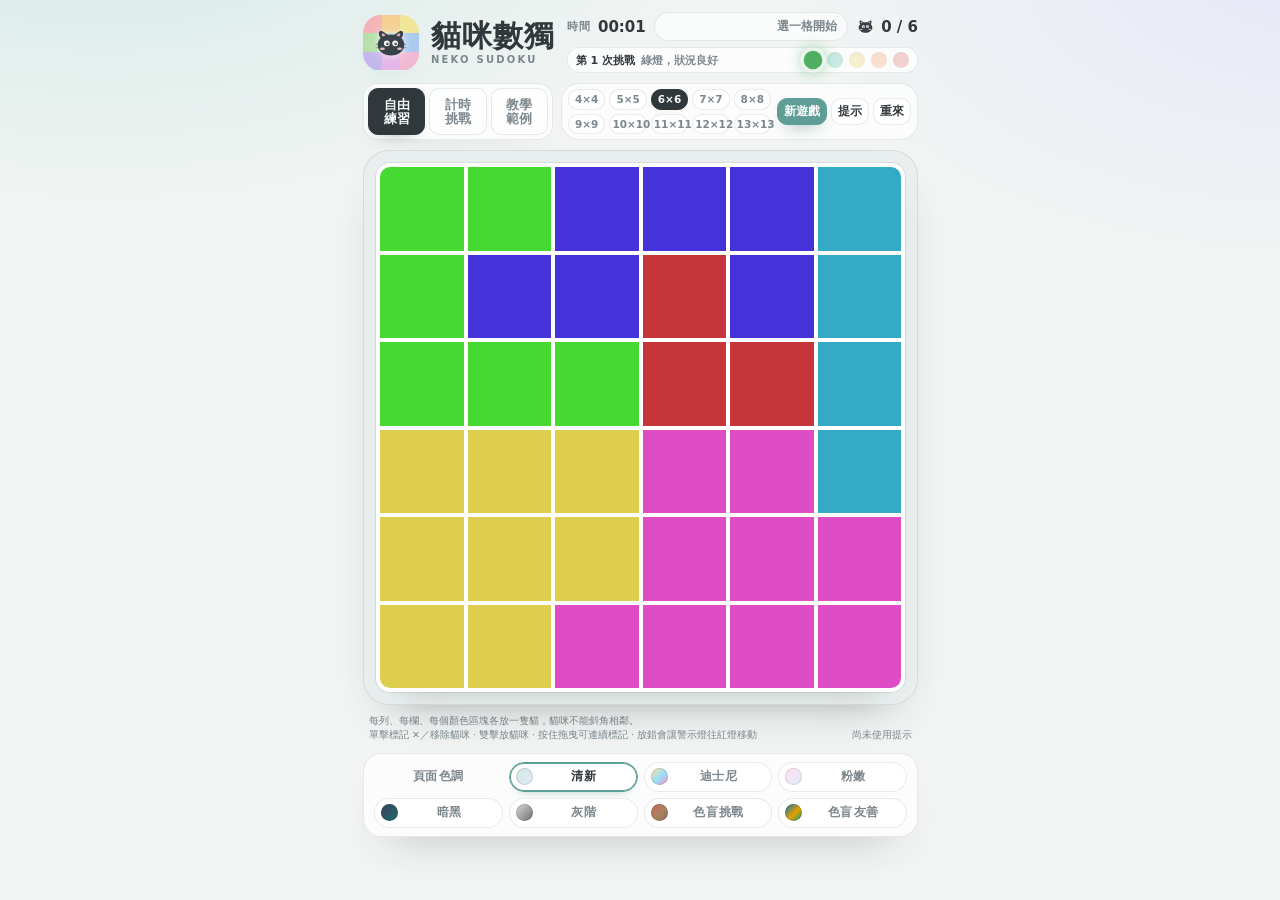
==== neko-sudoku-online/public/index.html @ 3f696586 "Initial commit" ====
﻿<!DOCTYPE html>
<html lang="zh-Hant">
<head>
<meta charset="UTF-8">
<meta name="viewport" content="width=device-width, initial-scale=1.0">
<title>貓咪數獨 · Neko Sudoku</title>
<style>
  :root {
    --bg: #f1f4f3;
    --card: #ffffff;
    --ink: #31383c;
    --muted: #7c878d;
    --line-soft: rgba(49, 56, 60, 0.10);
    --line-strong: rgba(255, 255, 255, 0.95);
    --grid-line: #ffffff;
    --board-mat: #e9efee;
    --panel-glass: rgba(255, 255, 255, 0.74);
    --soft-fill: rgba(240, 244, 243, 0.78);
    --pill-bg: rgba(255, 255, 255, 0.62);
    --overlay-bg: rgba(243, 247, 246, 0.82);
    --hover-glass: rgba(255, 255, 255, 0.55);
    --cell-hover: rgba(255, 255, 255, 0.30);
    --mark: #d2d2d2;
    --on-ink: #f7fbfa;
    --placeholder: #aab3b8;
    --accent: #5f9e97;
    --accent-dark: #4a857e;
    --accent-soft: rgba(95, 158, 151, 0.15);
    --danger: #cf4b4b;
    --shadow: 0 22px 45px -30px rgba(49, 56, 60, 0.45);
    --glow-a: rgba(209, 234, 229, 0.9);
    --glow-b: rgba(228, 231, 248, 0.85);
  }

  * { box-sizing: border-box; }

  body {
    margin: 0;
    min-height: 100vh;
    padding: 26px 16px 44px;
    display: flex;
    justify-content: center;
    color: var(--ink);
    font-family: "Segoe UI", "Noto Sans TC", "Microsoft JhengHei", system-ui, sans-serif;
    background:
      radial-gradient(1000px 520px at 8% -12%, var(--glow-a) 0%, rgba(255, 255, 255, 0) 62%),
      radial-gradient(900px 520px at 102% -4%, var(--glow-b) 0%, rgba(255, 255, 255, 0) 58%),
      var(--bg);
    -webkit-font-smoothing: antialiased;
    transition: background 0.3s ease, color 0.25s ease;
  }

  body[data-theme="disney"] {
    --bg: #eef8ff;
    --card: #ffffff;
    --ink: #26304a;
    --muted: #6e7ca3;
    --line-soft: rgba(38, 48, 74, 0.09);
    --grid-line: #ffffff;
    --board-mat: #e7f4ff;
    --panel-glass: rgba(255, 255, 255, 0.78);
    --soft-fill: rgba(236, 246, 255, 0.80);
    --pill-bg: rgba(255, 255, 255, 0.65);
    --overlay-bg: rgba(242, 250, 255, 0.84);
    --mark: #d5d5d5;
    --accent: #ff5d8f;
    --accent-dark: #e04678;
    --accent-soft: rgba(255, 93, 143, 0.14);
    --glow-a: rgba(255, 229, 143, 0.80);
    --glow-b: rgba(154, 220, 255, 0.80);
  }

  body[data-theme="pastel"] {
    --bg: #fbf1f6;
    --card: #fffafd;
    --ink: #4b3b46;
    --muted: #927f8a;
    --line-soft: rgba(75, 59, 70, 0.09);
    --grid-line: #ffffff;
    --board-mat: #fdf0f6;
    --panel-glass: rgba(255, 250, 253, 0.80);
    --soft-fill: rgba(253, 240, 246, 0.80);
    --pill-bg: rgba(255, 255, 255, 0.70);
    --overlay-bg: rgba(253, 245, 250, 0.85);
    --mark: #d8d8d8;
    --accent: #e8a6bf;
    --accent-dark: #d18fa8;
    --accent-soft: rgba(232, 166, 191, 0.18);
    --glow-a: rgba(255, 224, 236, 0.85);
    --glow-b: rgba(226, 236, 255, 0.85);
  }

  body[data-theme="dark"] {
    --bg: #14181d;
    --card: #1e242b;
    --ink: #eef3f4;
    --muted: #9aa6ad;
    --line-soft: rgba(255, 255, 255, 0.10);
    --line-strong: rgba(255, 255, 255, 0.86);
    --grid-line: #eef3f4;
    --board-mat: #1a2026;
    --panel-glass: rgba(30, 36, 43, 0.80);
    --soft-fill: rgba(255, 255, 255, 0.06);
    --pill-bg: rgba(255, 255, 255, 0.09);
    --overlay-bg: rgba(15, 19, 23, 0.84);
    --hover-glass: rgba(255, 255, 255, 0.10);
    --cell-hover: rgba(255, 255, 255, 0.09);
    --mark: #c8d1d5;
    --on-ink: #132025;
    --placeholder: #6f7a80;
    --accent: #7bc6bd;
    --accent-dark: #5fa8a0;
    --accent-soft: rgba(123, 198, 189, 0.16);
    --shadow: 0 24px 50px -30px rgba(0, 0, 0, 0.85);
    --glow-a: rgba(74, 62, 130, 0.35);
    --glow-b: rgba(30, 110, 100, 0.25);
  }

  body[data-theme="gray"] {
    --bg: #f0f0f0;
    --card: #ffffff;
    --ink: #2e2e2e;
    --muted: #767676;
    --line-soft: rgba(0, 0, 0, 0.10);
    --grid-line: #ffffff;
    --board-mat: #e7e7e7;
    --panel-glass: rgba(255, 255, 255, 0.78);
    --soft-fill: rgba(238, 238, 238, 0.80);
    --pill-bg: rgba(255, 255, 255, 0.65);
    --overlay-bg: rgba(245, 245, 245, 0.85);
    --mark: #d0d0d0;
    --accent: #6f6f6f;
    --accent-dark: #555555;
    --accent-soft: rgba(111, 111, 111, 0.14);
    --glow-a: rgba(225, 225, 225, 0.90);
    --glow-b: rgba(210, 210, 210, 0.80);
  }

  body[data-theme="cbChallenge"] {
    --bg: #f3efe9;
    --card: #fffdf9;
    --ink: #36312e;
    --muted: #7e746d;
    --line-soft: rgba(54, 49, 46, 0.10);
    --grid-line: #ffffff;
    --board-mat: #ece6de;
    --panel-glass: rgba(255, 253, 249, 0.80);
    --soft-fill: rgba(243, 238, 231, 0.80);
    --pill-bg: rgba(255, 255, 255, 0.64);
    --overlay-bg: rgba(247, 243, 238, 0.85);
    --mark: #d2d2d2;
    --accent: #a56e58;
    --accent-dark: #8a5a46;
    --accent-soft: rgba(165, 110, 88, 0.14);
    --glow-a: rgba(238, 226, 210, 0.85);
    --glow-b: rgba(220, 228, 218, 0.75);
  }

  body[data-theme="colorblind"] {
    --bg: #f2f6f6;
    --card: #ffffff;
    --ink: #233033;
    --muted: #6f7f83;
    --line-soft: rgba(35, 48, 51, 0.10);
    --grid-line: #ffffff;
    --board-mat: #e6eeef;
    --panel-glass: rgba(255, 255, 255, 0.78);
    --soft-fill: rgba(238, 244, 245, 0.80);
    --pill-bg: rgba(255, 255, 255, 0.66);
    --overlay-bg: rgba(243, 248, 249, 0.85);
    --mark: #d0d0d0;
    --accent: #0072b2;
    --accent-dark: #005a8e;
    --accent-soft: rgba(0, 114, 178, 0.13);
    --glow-a: rgba(210, 235, 240, 0.85);
    --glow-b: rgba(245, 235, 190, 0.75);
  }

  .app {
    width: 100%;
    max-width: 620px;
    display: flex;
    flex-direction: column;
    gap: 16px;
    container-type: inline-size;
  }

  header {
    display: flex;
    align-items: center;
    justify-content: space-between;
    gap: 12px;
    flex-wrap: wrap;
  }

  .brand {
    display: flex;
    align-items: center;
    gap: 12px;
    min-width: 0;
  }

  .header-side {
    display: flex;
    flex-direction: column;
    align-items: stretch;
    gap: 6px;
    flex: 1 1 320px;
    min-width: 280px;
  }

  .header-side .hud {
    width: 100%;
    justify-content: flex-end;
    gap: 8px;
    padding: 0;
    flex-wrap: wrap;
  }

  .header-side .status {
    flex: 1 1 180px;
    min-width: 180px;
    text-align: right;
    font-size: 12px;
    padding: 5px 10px;
  }

  .header-side .light-panel {
    width: 100%;
    padding: 4px 8px;
    border-radius: 12px;
    gap: 8px;
    flex-wrap: nowrap;
  }

  .header-side .lights {
    gap: 6px;
    padding: 0;
  }

  .header-side .light {
    width: 16px;
    height: 16px;
  }

  .header-side .light-meta {
    font-size: 10.5px;
    gap: 6px;
    flex-wrap: nowrap;
  }

  .header-side .light-meta strong {
    font-size: 11px;
  }

  .logo {
    position: relative;
    width: 56px;
    height: 56px;
    flex: none;
    display: grid;
    place-items: center;
    border-radius: 18px;
    overflow: hidden;
    box-shadow: 0 12px 24px -12px var(--accent-soft);
  }

  .logo-grid {
    position: absolute;
    inset: 0;
    display: grid;
    grid-template-columns: repeat(3, 1fr);
    grid-template-rows: repeat(3, 1fr);
  }

  .logo-grid span:nth-child(1) { background: #f3b4b8; }
  .logo-grid span:nth-child(2) { background: #f4cf8f; }
  .logo-grid span:nth-child(3) { background: #f2e596; }
  .logo-grid span:nth-child(4) { background: #b5dfa8; }
  .logo-grid span:nth-child(5) { background: #9bddd3; }
  .logo-grid span:nth-child(6) { background: #a8c9ee; }
  .logo-grid span:nth-child(7) { background: #c3b6ed; }
  .logo-grid span:nth-child(8) { background: #e3b5e8; }
  .logo-grid span:nth-child(9) { background: #f2b8d3; }

  .logo svg {
    position: relative;
    z-index: 1;
    width: 38px;
    height: 38px;
    --face: #39424a;
    --ear: #f3b8c2;
    --eye: #fffaf5;
    --pupil: #39424a;
    --blush: #f9c9d2;
    --feature: #39424a;
  }

  h1 {
    margin: 0;
    font-size: clamp(24px, 4.2vw, 30px);
    line-height: 1;
    letter-spacing: 0.03em;
  }

  .subtitle {
    margin: 4px 0 0;
    font-size: 10px;
    font-weight: 600;
    letter-spacing: 0.22em;
    text-transform: uppercase;
    color: var(--muted);
    line-height: 1;
  }

  .top-controls {
    display: grid;
    grid-template-columns: minmax(190px, 0.72fr) minmax(0, 1.28fr);
    gap: 8px;
    align-items: stretch;
  }

  .top-controls.single {
    grid-template-columns: 1fr;
  }

  .top-controls.single .toolbar-stack {
    display: none;
  }

  .toolbar-stack {
    display: flex;
    min-width: 0;
  }

  .toolbar-stack > .toolbar {
    width: 100%;
  }

  .mode-tabs {
    display: flex;
    gap: 4px;
    padding: 4px;
    background: var(--panel-glass);
    border: 1px solid var(--line-soft);
    border-radius: 15px;
    box-shadow: 0 16px 30px -26px rgba(49, 56, 60, 0.35);
  }

  .mode-tab {
    display: inline-flex;
    flex: 1;
    flex-direction: column;
    align-items: center;
    justify-content: center;
    gap: 0;
    padding: 7px 8px;
    border: 1px solid var(--line-soft);
    border-radius: 10px;
    background: var(--pill-bg);
    font-size: 12.5px;
    font-weight: 700;
    line-height: 1.08;
    color: var(--muted);
  }

  .mode-tab > span { white-space: nowrap; }
  .mode-tab:hover { background: var(--hover-glass); }
  .mode-tab:active { transform: translateY(0); }

  .mode-tab.active {
    background: var(--ink);
    border-color: var(--ink);
    color: var(--on-ink);
    box-shadow: 0 8px 16px -12px rgba(49, 56, 60, 0.55);
  }

  .theme-bar {
    padding: 8px 10px;
    display: flex;
    align-items: center;
    gap: 9px;
  }

  .theme-bar-bottom {
    margin-top: 2px;
    border-radius: 14px;
  }

  .theme-caption {
    display: inline-flex;
    flex-wrap: wrap;
    align-items: center;
    justify-content: center;
    gap: 0 1px;
    width: 100%;
    min-height: 30px;
    padding: 0 2px;
    border: 0;
    background: transparent;
    font-size: 12px;
    font-weight: 800;
    line-height: 1.05;
    letter-spacing: 0.04em;
    color: var(--muted);
    text-align: center;
  }

  .theme-options {
    display: grid;
    grid-template-columns: repeat(4, minmax(0, 1fr));
    gap: 6px;
    width: 100%;
    min-width: 0;
  }

  .theme-btn {
    display: inline-flex;
    align-items: center;
    justify-content: center;
    width: 100%;
    min-height: 30px;
    gap: 4px;
    padding: 5px 6px;
    font-size: 12px;
    font-weight: 700;
    letter-spacing: 0.02em;
    color: var(--muted);
    border-radius: 999px;
  }

  .theme-label {
    display: inline-flex;
    flex: 1 1 auto;
    flex-wrap: wrap;
    justify-content: center;
    align-items: center;
    gap: 0 1px;
    min-width: 0;
    line-height: 1.05;
    text-align: center;
  }

  .theme-label > span,
  .theme-caption > span {
    white-space: nowrap;
  }

  .theme-btn.active {
    color: var(--ink);
    border-color: var(--accent);
    box-shadow: inset 0 0 0 1px var(--accent), 0 6px 12px -10px var(--accent);
  }

  .theme-dot {
    width: 17px;
    height: 17px;
    flex: none;
    border-radius: 50%;
    box-shadow: inset 0 0 0 1px rgba(0, 0, 0, 0.12);
  }

  .panel {
    background: var(--panel-glass);
    border: 1px solid var(--line-soft);
    border-radius: 18px;
    box-shadow: var(--shadow);
  }

  .toolbar {
    padding: 8px 10px;
    display: flex;
    flex-wrap: wrap;
    gap: 8px;
    align-items: center;
    justify-content: space-between;
  }

  .sizes, .actions {
    display: flex;
    flex-wrap: wrap;
    gap: 6px;
  }

  button {
    font: inherit;
    color: inherit;
    cursor: pointer;
    border: 1px solid var(--line-soft);
    background: var(--card);
    border-radius: 10px;
    transition: transform 0.12s ease, box-shadow 0.12s ease, background 0.12s ease, color 0.12s ease;
  }

  button:hover { transform: translateY(-1px); }
  button:active { transform: translateY(0); }
  button:focus-visible { outline: 2px solid var(--accent); outline-offset: 2px; }

  .size-btn {
    padding: 5px 7px;
    font-size: 12px;
    font-weight: 700;
    line-height: 1;
    color: var(--muted);
    letter-spacing: 0.02em;
  }

  .size-btn.active {
    background: var(--ink);
    border-color: var(--ink);
    color: var(--on-ink);
    box-shadow: 0 8px 16px -10px rgba(49, 56, 60, 0.55);
  }

  .act-btn {
    padding: 6px 10px;
    font-size: 12.5px;
    font-weight: 600;
    color: var(--ink);
  }

  .act-btn.primary {
    background: var(--accent);
    border-color: var(--accent);
    color: #ffffff;
    box-shadow: 0 8px 18px -10px var(--accent-dark);
  }

  .act-btn.primary:hover { background: var(--accent-dark); border-color: var(--accent-dark); }

  .challenge-meta {
    display: flex;
    flex-direction: column;
    gap: 2px;
    min-width: 0;
    padding-left: 4px;
  }

  .challenge-title {
    font-size: 13px;
    font-weight: 800;
    letter-spacing: 0.02em;
    white-space: nowrap;
  }

  .challenge-player {
    font-size: 11px;
    font-weight: 600;
    color: var(--muted);
    white-space: nowrap;
    overflow: hidden;
    text-overflow: ellipsis;
    max-width: 180px;
  }

  .setup-card {
    padding: 22px;
    display: flex;
    flex-direction: column;
    gap: 14px;
  }

  .setup-card h2 {
    margin: 0 0 5px;
    font-size: 20px;
    letter-spacing: 0.02em;
  }

  .setup-card > div > p {
    margin: 0;
    font-size: 12.5px;
    line-height: 1.6;
    color: var(--muted);
  }

  #challengeForm {
    display: flex;
    flex-direction: column;
    gap: 13px;
  }

  .field {
    display: flex;
    flex-direction: column;
    gap: 5px;
    font-size: 11.5px;
    font-weight: 700;
    letter-spacing: 0.04em;
    color: var(--muted);
  }

  .field-row {
    display: flex;
    gap: 10px;
  }

  .field-row .field { flex: 1; min-width: 0; }

  .field input, .field select {
    width: 100%;
    padding: 10px 12px;
    font: inherit;
    font-size: 14px;
    font-weight: 600;
    color: var(--ink);
    background: var(--card);
    border: 1px solid var(--line-soft);
    border-radius: 10px;
  }

  .field input::placeholder { color: var(--placeholder); font-weight: 400; }

  .field input:focus, .field select:focus {
    outline: 2px solid var(--accent);
    outline-offset: 1px;
  }

  .best-box {
    display: flex;
    align-items: center;
    justify-content: space-between;
    gap: 10px;
    padding: 10px 12px;
    border-radius: 12px;
    background: var(--soft-fill);
    border: 1px solid var(--line-soft);
  }

  .best-main {
    display: flex;
    align-items: baseline;
    gap: 8px;
    font-size: 11px;
    font-weight: 700;
    color: var(--muted);
    white-space: nowrap;
  }

  .best-main strong {
    font-size: 16px;
    color: var(--ink);
    font-variant-numeric: tabular-nums;
  }

  .best-box small {
    font-size: 11px;
    color: var(--muted);
    text-align: right;
    line-height: 1.4;
  }

  .setup-actions {
    display: flex;
    flex-wrap: wrap;
    gap: 8px;
    align-items: center;
  }

  .setup-actions .primary {
    flex: 1;
    min-width: 150px;
    padding: 11px 18px;
  }

  .share-note {
    margin: 0;
    font-size: 11.5px;
    line-height: 1.5;
    color: var(--muted);
  }

  .share-note.copied { color: #4f7a58; font-weight: 700; }

  .rank-box {
    width: 100%;
    text-align: left;
  }

  .rank-box h3 {
    margin: 0 0 6px;
    font-size: 10px;
    font-weight: 800;
    letter-spacing: 0.18em;
    color: var(--muted);
    text-transform: uppercase;
  }

  .rank-list {
    list-style: none;
    margin: 0;
    padding: 0;
    display: flex;
    flex-direction: column;
    gap: 4px;
  }

  .rank-list li {
    display: flex;
    align-items: center;
    gap: 7px;
    padding: 4px 6px;
    border-radius: 8px;
    font-size: 12.5px;
    line-height: 1.35;
  }

  .rank-list li.you {
    background: var(--accent-soft);
    box-shadow: inset 0 0 0 1px var(--accent-soft);
  }

  .rank-list .rank-pos {
    width: 18px;
    flex: none;
    font-weight: 800;
    color: var(--muted);
    font-variant-numeric: tabular-nums;
  }

  .rank-list .rank-name {
    flex: 1;
    min-width: 0;
    overflow: hidden;
    text-overflow: ellipsis;
    white-space: nowrap;
    font-weight: 600;
  }

  .rank-list .rank-time {
    flex: none;
    font-weight: 800;
    font-variant-numeric: tabular-nums;
  }

  .rank-list .rank-empty {
    color: var(--muted);
    font-size: 12px;
    padding: 2px 6px;
  }

  .challenge-results-btn {
    width: 100%;
    padding: 9px 12px;
    font-weight: 700;
  }

  .results-head {
    display: flex;
    align-items: flex-start;
    justify-content: space-between;
    gap: 12px;
    width: 100%;
  }

  .results-head > div { min-width: 0; }

  .results-head .act-btn {
    flex: none;
    padding: 7px 11px;
    font-size: 11.5px;
  }

  .results-summary {
    margin: 0;
    padding: 8px 10px;
    border-radius: 10px;
    background: var(--soft-fill);
    border: 1px solid var(--line-soft);
    font-size: 11.5px;
    font-weight: 700;
    line-height: 1.5;
    color: var(--muted);
  }

  .all-results {
    display: flex;
    flex-direction: column;
    gap: 9px;
    width: 100%;
    max-height: min(56vh, 520px);
    overflow-y: auto;
    overscroll-behavior: contain;
    padding-right: 3px;
  }

  .all-result-group {
    overflow: hidden;
    border: 1px solid var(--line-soft);
    border-radius: 12px;
    background: var(--card);
  }

  .all-result-group-head {
    display: flex;
    align-items: baseline;
    justify-content: space-between;
    gap: 10px;
    padding: 7px 10px;
    background: var(--soft-fill);
    border-bottom: 1px solid var(--line-soft);
  }

  .all-result-group-head h3 {
    margin: 0;
    font-size: 12.5px;
    font-weight: 800;
    color: var(--ink);
  }

  .all-result-group-head span {
    flex: none;
    font-size: 10.5px;
    font-weight: 600;
    color: var(--muted);
    font-variant-numeric: tabular-nums;
  }

  .all-result-head,
  .all-result-list li {
    display: grid;
    grid-template-columns: 2.2em minmax(0, 1fr) 5.3em 4.5em;
    align-items: center;
    gap: 6px;
    padding: 5px 10px;
  }

  .all-result-head {
    font-size: 9px;
    font-weight: 800;
    letter-spacing: 0.08em;
    color: var(--muted);
    border-bottom: 1px dashed var(--line-soft);
  }

  .all-result-head span:nth-child(n+3) { text-align: right; }

  .all-result-list {
    list-style: none;
    margin: 0;
    padding: 0;
  }

  .all-result-list li {
    border-bottom: 1px solid var(--line-soft);
    font-size: 12px;
  }

  .all-result-list li:last-child { border-bottom: 0; }
  .all-result-list li.you { background: var(--accent-soft); }

  .all-result-pos {
    font-weight: 800;
    color: var(--muted);
    font-variant-numeric: tabular-nums;
  }

  .all-result-name {
    min-width: 0;
    font-weight: 700;
    overflow-wrap: anywhere;
  }

  .all-result-name small {
    display: block;
    margin-top: 1px;
    font-size: 9.5px;
    font-weight: 500;
    color: var(--muted);
  }

  .all-result-time,
  .all-result-clock {
    text-align: right;
    font-variant-numeric: tabular-nums;
  }

  .all-result-time { font-weight: 800; }

  .all-result-clock {
    font-size: 10px;
    font-weight: 600;
    color: var(--muted);
  }

  .all-results-empty {
    padding: 18px 12px;
    border: 1px dashed var(--line-soft);
    border-radius: 12px;
    text-align: center;
    font-size: 12px;
    line-height: 1.6;
    color: var(--muted);
  }

  .results-updated {
    margin: 0;
    font-size: 10.5px;
    line-height: 1.5;
    color: var(--muted);
  }


  .hud {
    display: flex;
    align-items: center;
    gap: 12px;
    padding: 0 4px;
  }

  .hud-block {
    display: flex;
    align-items: center;
    gap: 6px;
    flex: none;
  }

  .hud-label {
    font-size: 10.5px;
    font-weight: 700;
    letter-spacing: 0.16em;
    color: var(--muted);
  }

  .hud-value {
    font-size: 15px;
    font-weight: 700;
    font-variant-numeric: tabular-nums;
  }

  .hud-cat {
    width: 19px;
    height: 19px;
    --face: #39424a;
    --ear: #f3b8c2;
    --eye: #fffaf5;
    --pupil: #39424a;
    --blush: #f9c9d2;
    --feature: #39424a;
  }

  .status {
    flex: 1;
    min-width: 0;
    text-align: center;
    font-size: 13px;
    font-weight: 600;
    color: var(--muted);
    padding: 6px 10px;
    border-radius: 999px;
    background: var(--pill-bg);
    border: 1px solid var(--line-soft);
    transition: color 0.15s ease, background 0.15s ease;
  }

  .status.warn { color: #a63c3c; background: rgba(207, 75, 75, 0.1); }
  .status.good { color: #4f7a58; background: rgba(110, 160, 120, 0.14); }

  .board-wrap {
    --board-wrap-pad: 12px;
    --board-wrap-radius: 26px;
    position: relative;
    padding: var(--board-wrap-pad);
    background: var(--board-mat);
    border: 1px solid var(--line-soft);
    border-radius: var(--board-wrap-radius);
    box-shadow: var(--shadow);
  }

  .board {
    display: grid;
    grid-auto-rows: 1fr;
    gap: var(--grid-gap, 3pt);
    aspect-ratio: 1 / 1;
    width: 100%;
    padding: 0;
    background: var(--grid-line);
    border: var(--grid-border, 3pt) solid var(--grid-line);
    border-radius: calc(var(--board-wrap-radius) - var(--board-wrap-pad));
    box-shadow: 0 0 0 1px var(--line-soft), 0 16px 32px -26px rgba(0, 0, 0, 0.35);
    overflow: hidden;
    user-select: none;
    touch-action: none;
    -webkit-tap-highlight-color: transparent;
  }

  .hint-focus {
    position: absolute;
    inset: calc(var(--board-wrap-pad) + 1px);
    z-index: 3;
    width: auto;
    height: auto;
    overflow: visible;
    pointer-events: none;
  }

  .hint-focus path {
    fill: none;
    stroke-linecap: round;
    stroke-linejoin: round;
  }

  .cell {
    position: relative;
    min-width: 0;
    min-height: 0;
    display: flex;
    align-items: center;
    justify-content: center;
    cursor: pointer;
    border-radius: 0;
    background-clip: padding-box;
  }

  .cell::after {
    content: "";
    position: absolute;
    inset: 0;
    border-radius: 0;
    pointer-events: none;
    transition: box-shadow 0.12s ease;
  }

  .cell:hover::after { background: transparent; }

  .cell:focus-visible {
    outline: 3px solid var(--accent);
    outline-offset: -3px;
    z-index: 1;
  }

  .cell.conflict::after {
    background: transparent;
    box-shadow: inset 0 0 0 3px rgba(207, 75, 75, 0.7);
  }

  .cell.hint-target::after {
    background: transparent;
    box-shadow: inset 0 0 0 3px var(--accent), 0 0 0 3px var(--accent-soft);
    animation: hintPulse 1.1s ease-in-out infinite;
  }

  @keyframes hintPulse {
    0%, 100% { opacity: 0.55; }
    50% { opacity: 1; }
  }

  .cell.hint-cat .cat {
    opacity: 0.28;
    filter: drop-shadow(0 0 6px rgba(255, 255, 255, 0.75)) blur(0.35px);
    animation: hintCatFade 1.25s ease-in-out infinite;
  }

  @keyframes hintCatFade {
    0%, 100% { opacity: 0.10; transform: scale(0.94); }
    50% { opacity: 0.44; transform: scale(1); }
  }

  .cat,
  .logo svg,
  .hud-cat,
  .win-cat {
    filter: drop-shadow(0 0 3px rgba(255, 255, 255, 0.62)) drop-shadow(0 0 9px rgba(255, 255, 255, 0.28));
  }

  .cell.has-cat::before {
    content: "";
    position: absolute;
    inset: 2%;
    border-radius: 50%;
    background: radial-gradient(circle at 50% 46%, rgba(255, 255, 255, 0.82), rgba(255, 255, 255, 0.28) 42%, rgba(255, 255, 255, 0) 73%);
    filter: blur(3px);
    pointer-events: none;
  }

  .cat {
    position: relative;
    z-index: 1;
    width: 80%;
    height: 80%;
    --face: #39424a;
    --ear: #f3b8c2;
    --eye: #fffaf5;
    --pupil: #39424a;
    --blush: #f9c9d2;
    --feature: #39424a;
    filter: drop-shadow(0 2px 2px rgba(35, 42, 47, 0.22));
    pointer-events: none;
    animation: pop 0.2s cubic-bezier(0.34, 1.56, 0.64, 1);
  }

  .cell.has-cat .cat {
    filter: drop-shadow(0 0 5px rgba(255, 255, 255, 0.92)) drop-shadow(0 2px 3px rgba(35, 42, 47, 0.24));
  }

  .cat-blush {
    filter: blur(0.9px);
  }

  .cell.conflict .cat { --face: #8e3535; --blush: #d96c6c; }
  .cell.wrong::after {
    background: transparent;
    box-shadow: inset 0 0 0 3px rgba(120, 127, 133, 0.72);
    animation: wrongPulse 0.55s ease;
  }
  .cell.wrong .cat {
    --face: #838b91;
    --ear: #b78e96;
    --eye: #f2f3f4;
    --pupil: #4b545a;
    --blush: #c7a0a8;
    --feature: #424a50;
  }

  @keyframes wrongPulse {
    0%, 100% { transform: scale(1); }
    35% { transform: scale(0.94); }
    70% { transform: scale(1.03); }
  }

  .cat .cat-eye-group {
    transform-box: fill-box;
    transform-origin: center;
    animation: cat-blink 5.6s infinite;
  }

  .cat .cat-pupil,
  .logo svg .cat-pupil {
    transform-box: fill-box;
    transform-origin: center;
    animation: cat-glance 7.5s ease-in-out infinite;
  }

  .logo svg .cat-eye-group {
    transform-box: fill-box;
    transform-origin: center;
    animation: cat-blink 5.6s infinite;
  }

  .cell:nth-child(3n + 1) .cat .cat-eye-group { animation-delay: -1.4s; }
  .cell:nth-child(4n + 2) .cat .cat-eye-group { animation-delay: -2.9s; }
  .cell:nth-child(5n + 3) .cat .cat-eye-group { animation-delay: -4.1s; }

  @keyframes cat-blink {
    0%, 91%, 100% { transform: scaleY(1); }
    93.5%, 96% { transform: scaleY(0.08); }
  }

  @keyframes cat-glance {
    0%, 38%, 100% { transform: translateX(0); }
    46%, 58% { transform: translateX(1.1px); }
    66%, 78% { transform: translateX(-1.1px); }
  }

  .xmark {
    width: 78%;
    height: 78%;
    color: #ffffff;
    pointer-events: none;
    animation: fade 0.15s ease;
    filter:
      drop-shadow(0 0 2px rgba(0, 0, 0, 0.85))
      drop-shadow(0 0 5px rgba(0, 0, 0, 0.55))
      drop-shadow(0 0 9px rgba(0, 0, 0, 0.35));
  }

  .cell.conflict .xmark { color: rgba(180, 30, 30, 0.85); }

  @keyframes pop {
    0% { transform: scale(0.45); opacity: 0; }
    100% { transform: scale(1); opacity: 1; }
  }

  @keyframes fade {
    from { opacity: 0; }
    to { opacity: 1; }
  }

  .board.shake { animation: shake 0.32s ease; }

  @keyframes shake {
    0%, 100% { transform: translateX(0); }
    25% { transform: translateX(-5px); }
    50% { transform: translateX(5px); }
    75% { transform: translateX(-3px); }
  }

  .overlay {
    position: absolute;
    inset: 0;
    z-index: 5;
    display: grid;
    place-items: center;
    padding: 22px;
    border-radius: 26px;
    background: var(--overlay-bg);
    backdrop-filter: blur(7px);
    -webkit-backdrop-filter: blur(7px);
  }

  .overlay.hidden, .hidden { display: none !important; }

  .overlay-card {
    display: flex;
    flex-direction: column;
    align-items: center;
    gap: 8px;
    text-align: center;
    padding: 26px 30px;
    background: var(--card);
    border-radius: 22px;
    border: 1px solid var(--line-soft);
    box-shadow: 0 28px 55px -30px rgba(20, 26, 30, 0.55);
    animation: rise 0.3s ease;
  }

  @keyframes rise {
    from { transform: translateY(10px) scale(0.97); opacity: 0; }
    to { transform: translateY(0) scale(1); opacity: 1; }
  }

  .win-cat {
    width: 76px;
    height: 76px;
    color: #39424a;
    animation: winCatPop 0.72s cubic-bezier(0.2, 0.85, 0.3, 1.15) both;
  }

  .win-cat .smile-big,
  .win-cat .smile-normal {
    transform-box: fill-box;
    transform-origin: center;
  }

  .win-cat .smile-big { opacity: 0; transform: scale(1); }
  .win-cat .smile-normal { opacity: 1; transform: scale(1); }
  .win-cat .spark { opacity: 0; }

  .win-cat.sparkle-run .smile-big {
    animation: bigSmile 2s ease both;
  }

  .win-cat.sparkle-run .smile-normal {
    animation: normalSmile 2s ease both;
  }

  .win-cat .win-pupil {
    transform-box: fill-box;
    transform-origin: center;
  }

  .win-cat.sparkle-run .win-pupil {
    animation: pupilPop 0.45s ease-in-out 0.05s 4 both;
  }

  .win-cat.sparkle-run .spark {
    animation: eyeSpark 0.45s ease-out 0.05s 4 both;
    transform-box: fill-box;
    transform-origin: center;
  }

  @keyframes winCatPop {
    0% { transform: scale(0.55) translateY(8px); opacity: 0; }
    65% { transform: scale(1.08) translateY(0); opacity: 1; }
    100% { transform: scale(1) translateY(0); opacity: 1; }
  }

  @keyframes bigSmile {
    0%, 80% { opacity: 1; transform: scale(1); }
    94%, 100% { opacity: 0; transform: scale(0.58); }
  }

  @keyframes normalSmile {
    0%, 88% { opacity: 0; transform: scale(0.72); }
    96%, 100% { opacity: 1; transform: scale(1); }
  }

  @keyframes pupilPop {
    0%, 100% { transform: scale(1); }
    45% { transform: scale(1.35); }
  }

  @keyframes eyeSpark {
    0% { opacity: 0; transform: scale(0.2) rotate(-18deg); }
    45% { opacity: 1; transform: scale(1) rotate(0deg); }
    100% { opacity: 0; transform: scale(0.35); }
  }

  .fail-card {
    border-color: rgba(207, 75, 75, 0.28);
    box-shadow: 0 28px 60px -30px rgba(150, 30, 30, 0.55);
  }

  .fail-beacon {
    position: relative;
    width: 68px;
    height: 68px;
    display: grid;
    place-items: center;
    border-radius: 50%;
    background: radial-gradient(circle at 34% 28%, #ff9a9a, #d92f2f 58%, #951515);
    box-shadow: 0 0 0 7px rgba(207, 75, 75, 0.14), 0 0 30px rgba(207, 75, 75, 0.55);
    animation: beaconGlow 1s ease-in-out infinite;
  }

  .fail-beacon::before {
    content: "";
    position: absolute;
    inset: -9px;
    border-radius: 50%;
    background: conic-gradient(from 0deg, transparent 0 52%, rgba(255, 255, 255, 0.6) 66%, transparent 82%);
    animation: spin 1.5s linear infinite;
    opacity: 0.7;
  }

  .fail-beacon span {
    position: relative;
    font-size: 36px;
    font-weight: 900;
    line-height: 1;
    color: #ffffff;
    text-shadow: 0 2px 5px rgba(60, 0, 0, 0.35);
  }

  @keyframes beaconGlow {
    0%, 100% { transform: scale(1); }
    50% { transform: scale(1.06); }
  }

  .light-panel {
    padding: 9px 13px;
    display: flex;
    align-items: center;
    justify-content: space-between;
    gap: 12px;
    flex-wrap: wrap;
  }

  .lights {
    display: flex;
    align-items: center;
    gap: 9px;
    padding: 3px 2px;
  }

  .light {
    width: 19px;
    height: 19px;
    border-radius: 50%;
    background: var(--light-color);
    opacity: 0.24;
    box-shadow: inset 0 2px 3px rgba(0, 0, 0, 0.18);
    transition: opacity 0.2s ease, transform 0.2s ease, box-shadow 0.2s ease;
  }

  .light[data-level="0"] { --light-color: #e04b4b; }
  .light[data-level="1"] { --light-color: #ef8a3c; }
  .light[data-level="2"] { --light-color: #e9c84a; }
  .light[data-level="3"] { --light-color: #2fb3a4; }
  .light[data-level="4"] { --light-color: #4fae62; }

  .light.lit {
    opacity: 1;
    transform: scale(1.16);
    box-shadow: 0 0 0 3px rgba(255, 255, 255, 0.55), 0 0 14px var(--light-color);
  }

  .lights.completed .light {
    --light-color: #4fae62;
    opacity: 1;
    box-shadow: 0 0 0 2px rgba(255, 255, 255, 0.5), 0 0 14px var(--light-color);
  }

  body[data-theme="dark"] .light.lit {
    box-shadow: 0 0 0 3px rgba(255, 255, 255, 0.14), 0 0 18px var(--light-color);
  }

  .light-meta {
    display: flex;
    align-items: baseline;
    gap: 9px;
    flex-wrap: wrap;
    font-size: 11.5px;
    font-weight: 700;
    color: var(--muted);
  }

  .light-meta strong {
    color: var(--ink);
    font-size: 12.5px;
  }

  .light-meta .danger-text { color: var(--danger); }

  @keyframes bob {
    0%, 100% { transform: translateY(0); }
    50% { transform: translateY(-6px); }
  }

  .overlay-card h2 {
    margin: 2px 0 0;
    font-size: 21px;
    letter-spacing: 0.02em;
  }

  .overlay-card p {
    margin: 0;
    font-size: 13.5px;
    color: var(--muted);
  }

  .overlay-card strong {
    color: var(--ink);
    font-variant-numeric: tabular-nums;
  }

  .overlay-card .act-btn { margin-top: 8px; padding: 10px 20px; }

  .overlay.full {
    position: fixed;
    inset: 0;
    z-index: 50;
    border-radius: 0;
    padding: 20px;
  }

  .overlay.full .overlay-card {
    width: min(92vw, 430px);
    max-height: calc(100vh - 40px);
    overflow-y: auto;
  }

  .challenge-result {
    width: 100%;
    display: flex;
    flex-direction: column;
    gap: 7px;
    margin-top: 4px;
  }

  .overlay-card .result-name {
    font-size: 18px;
    font-weight: 800;
    color: var(--ink);
    overflow-wrap: anywhere;
  }

  .overlay-card .result-meta {
    font-size: 12px;
    color: var(--muted);
  }

  .overlay-card .result-rank-line {
    font-size: 12px;
    font-weight: 700;
    color: var(--accent-dark);
  }

  .challenge-result .rank-box {
    margin-top: 4px;
    padding: 10px;
    border-radius: 12px;
    background: var(--soft-fill);
  }

  .win-actions {
    display: flex;
    flex-wrap: wrap;
    justify-content: center;
    gap: 8px;
    margin-top: 6px;
  }

  .win-actions .act-btn { margin-top: 0; }

  .spinner {
    width: 22px;
    height: 22px;
    border-radius: 50%;
    border: 3px solid var(--line-soft);
    border-top-color: var(--accent);
    animation: spin 0.8s linear infinite;
  }

  @keyframes spin { to { transform: rotate(360deg); } }

  .loading-card {
    display: flex;
    align-items: center;
    gap: 10px;
    font-size: 13.5px;
    font-weight: 600;
    color: var(--muted);
    background: var(--card);
    padding: 14px 20px;
    border-radius: 999px;
    border: 1px solid var(--line-soft);
    box-shadow: 0 20px 40px -26px rgba(20, 26, 30, 0.5);
  }

  .tutorial-card {
    padding: 20px;
    display: flex;
    flex-direction: column;
    gap: 14px;
  }

  .tutorial-card h2 {
    margin: 0 0 5px;
    font-size: 20px;
    letter-spacing: 0.02em;
  }

  .tutorial-intro {
    margin: 0;
    font-size: 12.5px;
    line-height: 1.6;
    color: var(--muted);
  }

  .tutorial-lessons {
    display: flex;
    flex-wrap: wrap;
    gap: 7px;
  }

  .lesson-btn {
    padding: 8px 11px;
    font-size: 12.5px;
    font-weight: 700;
    line-height: 1;
    color: var(--muted);
  }

  .lesson-btn.active {
    background: var(--ink);
    border-color: var(--ink);
    color: var(--on-ink);
    box-shadow: 0 8px 16px -10px rgba(49, 56, 60, 0.55);
  }

  .tutorial-stage {
    width: 100%;
    max-width: 470px;
    margin: 0 auto;
  }

  .tutorial-grid {
    display: grid;
    grid-template-columns: 1.15rem minmax(0, 1fr) 1.15rem;
    grid-template-rows: 1.15rem auto 1.15rem;
    align-items: stretch;
  }

  .tutorial-board-wrap {
    --board-wrap-pad: 0px;
    --board-wrap-radius: 12px;
    position: relative;
    min-width: 0;
  }

  .tutorial-board {
    width: 100%;
  }

  .tutorial-numbers {
    display: grid;
    align-items: center;
    justify-items: center;
    color: var(--muted);
    font-size: 10px;
    font-weight: 800;
    line-height: 1;
    letter-spacing: 0;
  }

  .tutorial-focus {
    position: absolute;
    inset: 0;
    width: 100%;
    height: 100%;
    z-index: 2;
    overflow: visible;
    pointer-events: none;
  }

  .tutorial-focus path {
    fill: none;
    stroke-linecap: round;
    stroke-linejoin: round;
  }

  .tutorial-text {
    min-height: 48px;
    padding: 11px 13px;
    border-radius: 12px;
    background: var(--soft-fill);
    border: 1px solid var(--line-soft);
    font-size: 13px;
    line-height: 1.6;
  }

  .tutorial-text strong { color: var(--accent-dark); }

  .tutorial-actions {
    display: flex;
    flex-wrap: wrap;
    gap: 8px;
    align-items: center;
    justify-content: center;
  }

  .tutorial-actions .act-btn { padding: 9px 16px; }

  .tutorial-progress {
    text-align: center;
    font-size: 11px;
    font-weight: 800;
    letter-spacing: 0.14em;
    color: var(--muted);
  }

  .tutorial-board .cell { cursor: pointer; }

  .fireworks {
    position: fixed;
    inset: 0;
    width: 100vw;
    height: 100vh;
    z-index: 60;
    pointer-events: none;
  }

  @media (prefers-reduced-motion: reduce) {
    .cat .cat-eye-group, .cat .cat-pupil { animation: none; }
    .fail-beacon, .fail-beacon::before { animation: none; }
    .win-cat.sparkle-run .spark { animation: none; opacity: 0; }
    .win-cat.sparkle-run .smile-big { animation: none; opacity: 0; }
    .win-cat.sparkle-run .smile-normal { animation: none; opacity: 1; }
  }

  footer {
    display: flex;
    flex-direction: column;
    gap: 5px;
    padding: 0 6px;
    font-size: 12px;
    color: var(--muted);
    line-height: 1.55;
  }

  footer p { margin: 0; }

  .foot-row {
    display: flex;
    justify-content: space-between;
    gap: 12px;
    flex-wrap: wrap;
  }

  footer.hint-active .rule-line,
  footer.hint-active #ruleHelp {
    display: none;
  }

  .hint-text {
    margin: 0;
    padding: 10px 12px;
    border-radius: 12px;
    border: 1px solid var(--line-soft);
    background: var(--soft-fill);
    color: var(--ink);
    font-size: 12.5px;
    font-weight: 600;
    line-height: 1.55;
  }

  .hint-text strong { color: var(--accent-dark); }

  @media (min-width: 760px) {
    body { padding: 12px 16px 0; }
    .app {
      max-width: min(560px, calc(100vh - 345px));
      gap: 10px;
    }
    footer { font-size: 9.5px; line-height: 1.25; gap: 2px; }
    .foot-row { gap: 8px; }
    .top-controls { grid-template-columns: 190px minmax(0, 1fr); }
    .toolbar {
      display: grid;
      grid-template-columns: minmax(0, 1fr) auto;
      padding: 5px 6px;
      gap: 6px;
    }
    .toolbar .sizes {
      display: grid;
      grid-template-columns: repeat(5, minmax(0, 1fr));
      gap: 4px;
      min-width: 0;
    }
    .toolbar .actions { flex-wrap: nowrap; gap: 4px; }
    .toolbar .size-btn { padding: 4px 2px; font-size: 10.5px; min-width: 0; letter-spacing: 0; }
    .toolbar .act-btn { padding: 5px 6px; font-size: 11.5px; white-space: nowrap; }
  }

  @media (min-width: 760px) and (max-height: 640px) {
    body { padding: 10px 12px 24px; }
    .app {
      max-width: min(560px, calc(100vw - 24px), max(320px, calc(100vh - 20px)));
    }
  }

  @container (max-width: 520px) {
    .header-side { min-width: 0; flex: 1 1 220px; }
    .header-side .hud { flex-wrap: nowrap; gap: 4px; }
    .header-side .status {
      min-width: 0;
      max-width: none;
      flex: 1 1 auto;
      font-size: 10.5px;
      line-height: 1.3;
      padding: 3px 7px;
    }
    .header-side .light-panel { gap: 4px; padding: 3px 6px; }
    .header-side .light { width: 12px; height: 12px; }
    .header-side .light-meta { font-size: 9.5px; gap: 4px; overflow: hidden; }
    .header-side .light-meta strong { font-size: 9px; white-space: nowrap; }
    .header-side .light-meta span { white-space: nowrap; overflow: hidden; text-overflow: ellipsis; }
    .top-controls { grid-template-columns: 1fr; gap: 6px; }
    .mode-tab { padding: 6px 6px; font-size: 11.5px; }
  }

  @container (max-width: 420px) {
    .header-side .light-meta strong { display: none; }
  }

  @media (min-width: 760px) and (max-height: 740px) {
    footer { font-size: 8.5px; line-height: 1.15; gap: 1px; }
  }

  @container (max-width: 340px) {
    .brand .logo { width: 42px; height: 42px; }
    .subtitle { display: none; }
    .header-side { flex-basis: 100%; }
  }

  @media (max-width: 520px) {
    body { padding: 18px 10px 32px; }
    .app { gap: 12px; }
    header { align-items: stretch; gap: 10px; }
    .logo { width: 48px; height: 48px; border-radius: 15px; }
    .logo svg { width: 31px; height: 31px; }
    .brand { flex: 1 1 auto; align-items: center; gap: 10px; }
    .brand > div { display: flex; flex-direction: column; justify-content: center; min-height: 48px; }
    h1 { font-size: 24px; line-height: 1.05; }
    .subtitle { margin-top: 4px; font-size: 10px; letter-spacing: 0.18em; }
    .header-side { width: 100%; min-width: 0; flex: 1 1 100%; align-items: stretch; gap: 6px; }
    .header-side .status { text-align: left; min-width: 0; flex-basis: 100%; }
    .top-controls { grid-template-columns: 1fr; }
    .top-controls.single { grid-template-columns: 1fr; }
    .toolbar { padding: 10px; gap: 8px; }
    .size-btn { padding: 6px 8px; font-size: 12px; }
    .act-btn { padding: 6px 9px; font-size: 12px; }
    .hud { flex-wrap: wrap; justify-content: space-between; }
    .status { order: 3; flex-basis: 100%; }
    .board-wrap { --board-wrap-pad: 8px; --board-wrap-radius: 20px; }
    .board { gap: var(--grid-gap, 3pt); }
    .overlay { border-radius: 20px; }
    .overlay-card { padding: 20px 22px; }
    .overlay.full { border-radius: 0; padding: 12px; }
    .overlay.full .overlay-card { max-height: calc(100vh - 24px); padding: 20px 18px; }
    .setup-card { padding: 18px; }
    .field-row { flex-direction: column; gap: 13px; }
    .challenge-player { max-width: 130px; }
    .mode-tab { padding: 8px; font-size: 12.5px; }
    .theme-bar { padding: 7px 8px; gap: 7px; }
    .theme-options { gap: 5px; }
    .theme-btn { padding: 4px 5px; font-size: 11.5px; }
    .theme-dot { width: 14px; height: 14px; }
    .light-panel { padding: 8px 10px; }
    .lights { gap: 7px; }
    .light { width: 17px; height: 17px; }
  }
</style>
</head>
<body>
<div class="app">
  <header>
    <div class="brand">
      <div class="logo" aria-hidden="true">
        <span class="logo-grid"><span></span><span></span><span></span><span></span><span></span><span></span><span></span><span></span><span></span></span>
        <svg class="logo-cat" viewBox="0 0 64 64"></svg>
      </div>
      <div>
        <h1>貓咪數獨</h1>
        <p class="subtitle">Neko Sudoku</p>
      </div>
    </div>
    <div class="header-side">
      <div class="hud" id="hud" aria-live="polite">
        <div class="hud-block">
          <span class="hud-label">時間</span>
          <span class="hud-value" id="timer">00:00</span>
        </div>
        <div class="status" id="status">選一格開始</div>
        <div class="hud-block">
          <svg class="hud-cat" viewBox="0 0 64 64" aria-hidden="true"><use href="#cat-icon"></use></svg>
          <span class="hud-value" id="counter">0 / 6</span>
        </div>
      </div>
      <section class="panel light-panel" id="lightPanel" aria-label="失誤警示燈">
        <div class="light-meta">
          <strong id="attemptText">第 1 次挑戰</strong>
          <span id="lightHint">綠燈，狀況良好</span>
        </div>
        <div class="lights" id="lights" aria-hidden="true">
          <span class="light" data-level="4"></span>
          <span class="light" data-level="3"></span>
          <span class="light" data-level="2"></span>
          <span class="light" data-level="1"></span>
          <span class="light" data-level="0"></span>
        </div>
      </section>
    </div>
  </header>

  <div class="top-controls" id="topControls">
    <nav class="mode-tabs" role="tablist" aria-label="遊戲模式">
      <button type="button" class="mode-tab active" id="practiceTab" role="tab" aria-selected="true"><span>自由</span><span>練習</span></button>
      <button type="button" class="mode-tab" id="challengeTab" role="tab" aria-selected="false"><span>計時</span><span>挑戰</span></button>
      <button type="button" class="mode-tab" id="tutorialTab" role="tab" aria-selected="false"><span>教學</span><span>範例</span></button>
    </nav>
    <div class="toolbar-stack">
      <section class="panel toolbar" id="practiceToolbar" aria-label="遊戲設定">
        <div class="sizes" id="sizes" role="group" aria-label="盤面大小"></div>
        <div class="actions">
          <button type="button" class="act-btn primary" id="newBtn">新遊戲</button>
          <button type="button" class="act-btn" id="hintBtn">提示</button>
          <button type="button" class="act-btn" id="resetBtn">重來</button>
        </div>
      </section>
      <section class="panel toolbar hidden" id="challengeBar" aria-label="計時挑戰設定">
        <div class="challenge-meta">
          <span class="challenge-title" id="challengeLabel">計時挑戰</span>
          <span class="challenge-player" id="challengePlayer"></span>
        </div>
        <div class="actions">
          <button type="button" class="act-btn" id="challengeResetBtn">消除所有標記</button>
          <button type="button" class="act-btn" id="challengeQuitBtn">離開</button>
        </div>
      </section>
    </div>
  </div>

  <main class="board-wrap" id="boardWrap">
    <div class="board" id="board" role="grid" aria-label="貓咪數獨盤面"></div>
    <svg class="hint-focus" id="hintFocus" aria-hidden="true"></svg>
    <div class="overlay hidden" id="loading">
      <div class="loading-card"><span class="spinner" aria-hidden="true"></span><span>生成題目中…</span></div>
    </div>
    <div class="overlay hidden" id="win" role="dialog" aria-modal="true" aria-labelledby="winTitle">
      <div class="overlay-card">
        <svg class="win-cat" id="winCat" viewBox="0 0 64 64" aria-hidden="true"></svg>
        <h2 id="winTitle">全部貓咪就位！</h2>
        <p>時間 <strong id="winTime">00:00</strong><span id="winHints"></span></p>
        <div class="challenge-result hidden" id="challengeResult">
          <p class="result-name" id="winPlayer"></p>
          <p class="result-meta" id="winChallengeLabel"></p>
          <p class="result-meta" id="winAttemptLabel"></p>
          <p class="result-meta" id="winMistakes"></p>
          <p class="result-rank-line" id="winRankLine"></p>
          <div class="rank-box">
            <h3>即時排行榜</h3>
            <ol class="rank-list" id="winRank"></ol>
          </div>
        </div>
        <div class="win-actions">
          <button type="button" class="act-btn primary" id="againBtn">再玩一局</button>
          <button type="button" class="act-btn hidden" id="changeChallengeBtn">換題目</button>
        </div>
      </div>
    </div>
    <div class="overlay hidden" id="fail" role="dialog" aria-modal="true" aria-labelledby="failTitle">
      <div class="overlay-card fail-card">
        <div class="fail-beacon" aria-hidden="true"><span>!</span></div>
        <h2 id="failTitle">紅燈警告</h2>
        <p id="failText">失誤太多，遊戲暫停。</p>
        <button type="button" class="act-btn primary" id="failRetryBtn">重新挑戰</button>
      </div>
    </div>
  </main>

  <section class="panel setup-card hidden" id="challengeSetup" aria-labelledby="challengeSetupTitle">
    <div>
      <h2 id="challengeSetupTitle">計時挑戰</h2>
      <p>選好題目後輸入名字，按下開始才會計時。同一個題號，所有人拿到的盤面完全相同。</p>
    </div>
    <form id="challengeForm">
      <label class="field">
        <span>你的名字</span>
        <input type="text" id="playerName" maxlength="12" placeholder="例如：小花" autocomplete="nickname" required>
      </label>
      <div class="field-row">
        <label class="field">
          <span>盤面大小</span>
          <select id="challengeSize"></select>
        </label>
        <label class="field">
          <span>題目</span>
          <select id="challengeVariant"></select>
        </label>
      </div>
      <div class="best-box">
        <div class="best-main"><span>全站最佳</span><strong id="bestTime">尚無紀錄</strong></div>
        <small id="bestHolder">當第一個挑戰的人</small>
      </div>
      <div class="rank-box">
        <h3>即時排行</h3>
        <ol class="rank-list" id="setupRank"></ol>
      </div>
      <div class="setup-actions">
        <button type="submit" class="act-btn primary" id="startChallengeBtn">開始挑戰</button>
        <button type="button" class="act-btn" id="copyChallengeBtn">複製題目連結</button>
      </div>
      <p class="share-note" id="shareNote">把連結給朋友，選同一個題目就能一起比速度。</p>
    </form>
    <button type="button" class="act-btn challenge-results-btn" id="allResultsBtn">觀看所有即時挑戰結果</button>
  </section>

  <section class="panel setup-card hidden" id="challengeResultsPanel" aria-labelledby="challengeResultsTitle">
    <div class="results-head">
      <div>
        <h2 id="challengeResultsTitle">即時挑戰結果</h2>
        <p>相同題目列表的【本日排名】。成績依完成時間排序，資料會隨其他裝置自動更新。</p>
      </div>
      <button type="button" class="act-btn" id="resultsBackBtn">返回挑戰</button>
    </div>
    <p class="results-summary" id="resultsSummary"></p>
    <div class="all-results" id="allResultsList"></div>
    <p class="results-updated" id="resultsUpdated"></p>
  </section>

  <section class="panel tutorial-card hidden" id="tutorialPanel" aria-labelledby="tutorialTitle">
    <div>
      <h2 id="tutorialTitle">一步一步學貓咪數獨</h2>
      <p class="tutorial-intro">選一個範例，按「下一步」或直接點盤面，就會標記出這一手要注意的格子，並依序放上 ✕ 與貓咪。</p>
    </div>
    <div class="tutorial-lessons" id="tutorialLessons"></div>
    <div class="tutorial-stage">
      <div class="tutorial-grid" id="tutorialGrid">
        <div class="tutorial-corner" aria-hidden="true"></div>
        <div class="tutorial-numbers" id="tutorialTopNums" aria-hidden="true"></div>
        <div class="tutorial-corner" aria-hidden="true"></div>
        <div class="tutorial-numbers" id="tutorialLeftNums" aria-hidden="true"></div>
        <div class="tutorial-board-wrap">
          <div class="board tutorial-board" id="tutorialBoard" role="grid" aria-label="教學範例盤面"></div>
          <svg class="tutorial-focus" id="tutorialFocus" aria-hidden="true"></svg>
        </div>
        <div class="tutorial-numbers" id="tutorialRightNums" aria-hidden="true"></div>
        <div class="tutorial-corner" aria-hidden="true"></div>
        <div class="tutorial-numbers" id="tutorialBottomNums" aria-hidden="true"></div>
        <div class="tutorial-corner" aria-hidden="true"></div>
      </div>
    </div>
    <div class="tutorial-text" id="tutorialText" aria-live="polite"></div>
    <div class="tutorial-actions">
      <button type="button" class="act-btn" id="tutorialPrev">上一步</button>
      <button type="button" class="act-btn primary" id="tutorialNext">下一步</button>
      <button type="button" class="act-btn" id="tutorialReset">重看一次</button>
    </div>
    <div class="tutorial-progress" id="tutorialProgress"></div>
  </section>

  <canvas class="fireworks hidden" id="fireworks" aria-hidden="true"></canvas>

  <footer id="rulesFooter">
    <p class="rule-line">每列、每欄、每個顏色區塊各放一隻貓，貓咪不能斜角相鄰。</p>
    <div class="foot-row">
      <span id="ruleHelp">單擊標記 ✕／移除貓咪 · 雙擊放貓咪 · 按住拖曳可連續標記 · 放錯會讓警示燈往紅燈移動</span>
      <span id="hintInfo">尚未使用提示</span>
    </div>
    <p class="hint-text hidden" id="hintText" aria-live="polite"></p>
  </footer>

  <section class="panel theme-bar theme-bar-bottom" aria-label="頁面色調">
    <div class="theme-options" id="themeOptions"></div>
  </section>
</div>

<svg width="0" height="0" style="position:absolute" aria-hidden="true" focusable="false">
  <symbol id="cat-icon" viewBox="0 0 64 64">
    <path d="M17 23.8 C14.6 21.8 13.4 18.2 13.5 15.2 C13.6 13.6 15.2 13.1 16.6 14.1 L25.5 19.8 Z" fill="var(--face, #39424a)" stroke="var(--face, #39424a)" stroke-width="4" stroke-linejoin="round"/>
    <path d="M47 23.8 C49.4 21.8 50.6 18.2 50.5 15.2 C50.4 13.6 48.8 13.1 47.4 14.1 L38.5 19.8 Z" fill="var(--face, #39424a)" stroke="var(--face, #39424a)" stroke-width="4" stroke-linejoin="round"/>
    <path d="M17 23.8 C14.6 21.8 13.4 18.2 13.5 15.2 C13.6 13.6 15.2 13.1 16.6 14.1 L25.5 19.8 Z" transform="translate(10.3 9.45) scale(0.5)" fill="var(--ear, #f3b8c2)" stroke="var(--ear, #f3b8c2)" stroke-width="2" stroke-linejoin="round"/>
    <path d="M47 23.8 C49.4 21.8 50.6 18.2 50.5 15.2 C50.4 13.6 48.8 13.1 47.4 14.1 L38.5 19.8 Z" transform="translate(21.75 9.45) scale(0.5)" fill="var(--ear, #f3b8c2)" stroke="var(--ear, #f3b8c2)" stroke-width="2" stroke-linejoin="round"/>
    <path d="M9.5 35c0-10.5 10-17.5 22.5-17.5S54.5 24.5 54.5 35c0 10.5-10 18-22.5 18S9.5 45.5 9.5 35Z" fill="var(--face, #39424a)"/>
    <ellipse class="cat-blush" cx="17.5" cy="41.8" rx="4.2" ry="2.1" fill="var(--blush, #f9c9d2)" opacity="0.88"/>
    <ellipse class="cat-blush" cx="46.5" cy="41.8" rx="4.2" ry="2.1" fill="var(--blush, #f9c9d2)" opacity="0.88"/>
    <circle cx="25" cy="32.5" r="4.9" fill="var(--eye, #fffaf5)"/>
    <circle cx="39" cy="32.5" r="4.9" fill="var(--eye, #fffaf5)"/>
    <circle cx="25.8" cy="33.3" r="2.3" fill="var(--pupil, #39424a)"/>
    <circle cx="39.8" cy="33.3" r="2.3" fill="var(--pupil, #39424a)"/>
    <circle cx="25" cy="32" r="0.95" fill="#ffffff"/>
    <circle cx="39" cy="32" r="0.95" fill="#ffffff"/>
    <path d="M30.2 38.8h3.6L32 40.9Z" fill="var(--feature, #39424a)"/>
    <path d="M32 40.9c0 2-1.7 3.3-3.7 3.3M32 40.9c0 2 1.7 3.3 3.7 3.3" stroke="var(--feature, #39424a)" stroke-width="1.6" fill="none" stroke-linecap="round"/>
    <path d="M7 34h8M6.5 40h8.5M57 34h-8M57.5 40h-8.5" stroke="var(--feature, #39424a)" stroke-width="1.5" stroke-linecap="round" opacity="0.5"/>
  </symbol>
  <symbol id="x-icon" viewBox="0 0 24 24">
    <path d="M5 5 19 19M19 5 5 19" stroke="currentColor" stroke-width="2.4" stroke-linecap="round"/>
  </symbol>
</svg>

<script>
(() => {
  "use strict";

  function hslToHex(h, s, l) {
    const sat = Math.min(1, Math.max(0, s));
    const light = Math.min(1, Math.max(0, l));
    const chroma = (1 - Math.abs(2 * light - 1)) * sat;
    const hp = ((h % 360) + 360) % 360 / 60;
    const x = chroma * (1 - Math.abs(hp % 2 - 1));
    let r = 0;
    let g = 0;
    let b = 0;
    if (hp < 1) { r = chroma; g = x; }
    else if (hp < 2) { r = x; g = chroma; }
    else if (hp < 3) { g = chroma; b = x; }
    else if (hp < 4) { g = x; b = chroma; }
    else if (hp < 5) { r = x; b = chroma; }
    else { r = chroma; b = x; }
    const m = light - chroma / 2;
    const toHex = value => Math.round((value + m) * 255).toString(16).padStart(2, "0");
    return "#" + toHex(r) + toHex(g) + toHex(b);
  }

  const HUE_ORDER = [0, 4, 8, 2, 10, 6, 12, 1, 5, 9, 3, 11, 7];
  const HUE_STEP = 360 / 13;

  function hexToRgb(hex) {
    const clean = String(hex || "").replace("#", "");
    if (!/^[0-9a-f]{6}$/i.test(clean)) return [0, 0, 0];
    return [
      parseInt(clean.slice(0, 2), 16),
      parseInt(clean.slice(2, 4), 16),
      parseInt(clean.slice(4, 6), 16)
    ];
  }

  function channelToLinear(value) {
    const channel = value / 255;
    return channel <= 0.04045 ? channel / 12.92 : Math.pow((channel + 0.055) / 1.055, 2.4);
  }

  function rgbToLab(hex) {
    const [r, g, b] = hexToRgb(hex).map(channelToLinear);
    let x = (r * 0.4124 + g * 0.3576 + b * 0.1805) / 0.95047;
    let y = r * 0.2126 + g * 0.7152 + b * 0.0722;
    let z = (r * 0.0193 + g * 0.1192 + b * 0.9505) / 1.08883;
    const pivot = value => value > 0.008856 ? Math.cbrt(value) : 7.787 * value + 16 / 116;
    x = pivot(x);
    y = pivot(y);
    z = pivot(z);
    return [116 * y - 16, 500 * (x - y), 200 * (y - z)];
  }

  function labDistance(a, b) {
    return Math.hypot(a[0] - b[0], a[1] - b[1], a[2] - b[2]);
  }

  function makeHuePalette(saturation, lightness, jitter, offset) {
    return HUE_ORDER.map((slot, index) => {
      const hue = offset + slot * HUE_STEP + (index % 3 - 1) * 4;
      const sat = saturation + (index % 2 ? jitter : -jitter * 0.6);
      const light = lightness + (index % 4 - 1.5) * jitter * 0.45;
      return hslToHex(hue, sat, light);
    });
  }

  const THEMES = {
    default: {
      label: "清新",
      dot: "linear-gradient(135deg, #d1eae5, #e4e7f8)",
      colors: makeHuePalette(0.62, 0.54, 0.07, 2)
    },
    disney: {
      label: "迪士尼",
      dot: "linear-gradient(135deg, #ffe58f, #9adcff 55%, #ff8fb8)",
      colors: makeHuePalette(0.86, 0.60, 0.08, 5)
    },
    pastel: {
      label: "粉嫩",
      dot: "linear-gradient(135deg, #ffe0ec, #e2ecff)",
      colors: ["#d8998f", "#63d161", "#6879ca", "#ccd265", "#b266cc", "#7ec7c0",
        "#cf6386", "#d1a461", "#67cb93", "#ded8ec", "#d0e9b8", "#dea1d1", "#61a8d1"]
    },
    dark: {
      label: "暗黑",
      dot: "linear-gradient(135deg, #3b3f63, #1d6e64)",
      colors: makeHuePalette(0.52, 0.36, 0.05, 2)
    },
    gray: {
      label: "灰階",
      dot: "linear-gradient(135deg, #d9d9d9, #6f6f6f)",
      colors: ["#b58b8b", "#2b3e28", "#333947", "#8c885a", "#a88fb8", "#54756e",
        "#73495d", "#6c5740", "#639c75", "#61598c", "#c1ccaf", "#efe6ee", "#91afb8"]
    },
    cbChallenge: {
      label: "色盲挑戰",
      dot: "linear-gradient(135deg, #c56b5a, #a9835e 55%, #8f6a5a)",
      colors: makeHuePalette(0.45, 0.50, 0.01, 2)
    },
    colorblind: {
      label: "色盲友善",
      dot: "linear-gradient(135deg, #0072b2, #e69f00 55%, #009e73)",
      colors: ["#000000", "#595959", "#e69f00", "#f0e442", "#ffe680", "#d55e00",
        "#f08a5d", "#56b4e9", "#a6d8f2", "#0072b2", "#009e73", "#cc79a7", "#e8afcb"]
    }
  };
  const THEME_KEY = "nekoSudokuTheme";
  const SIZES = [4, 5, 6, 7, 8, 9, 10, 11, 12, 13];
  const DIFFICULTY = {
    4: "輕鬆", 5: "小試", 6: "普通", 7: "進階", 8: "困難", 9: "專家",
    10: "大師", 11: "宗師", 12: "傳說", 13: "神話"
  };
  const PRESETS = {
    4: [
      { regions: [0,0,0,0,1,1,1,2,3,3,2,2,3,3,2,2], solution: [2,0,3,1] },
      { regions: [1,0,0,0,1,3,0,2,1,3,3,2,1,3,2,2], solution: [2,0,3,1] },
      { regions: [0,0,1,1,2,0,1,1,2,0,3,3,2,2,3,3], solution: [1,3,0,2] },
    ],
    5: [
      { regions: [2,1,0,0,0,2,1,1,1,0,2,2,3,3,3,4,4,4,3,3,4,4,4,3,3], solution: [4,2,0,3,1] },
      { regions: [1,1,0,0,0,1,0,0,2,0,1,2,2,2,2,1,2,3,3,3,4,4,4,4,4], solution: [3,0,2,4,1] },
      { regions: [0,0,0,0,1,0,0,2,1,1,0,2,2,1,3,2,2,4,4,3,4,4,4,4,4], solution: [0,3,1,4,2] },
    ],
    6: [
      { regions: [1,1,1,0,0,0,3,1,1,2,2,0,3,5,1,1,2,0,3,5,5,5,4,4,5,5,4,4,4,4,5,5,4,4,4,4], solution: [5,2,4,0,3,1] },
      { regions: [1,1,1,1,0,0,1,3,1,1,1,1,5,3,1,3,1,2,5,3,3,3,4,2,5,5,4,4,4,2,5,5,4,4,4,2], solution: [4,2,5,1,3,0] },
      { regions: [0,0,0,0,0,0,1,1,1,0,0,0,2,2,1,1,1,0,5,2,2,3,3,3,5,2,4,4,4,3,5,5,5,5,4,3], solution: [4,2,0,5,3,1] },
    ],
    7: [
      { regions: [2,1,1,1,0,0,0,2,2,1,1,1,1,0,2,2,2,1,1,0,0,2,2,2,3,1,0,0,4,5,5,3,3,3,3,4,5,5,3,6,6,6,4,4,3,3,6,6,6], solution: [6,4,1,3,0,2,5] },
      { regions: [0,0,0,0,1,1,1,0,0,0,0,1,1,1,0,2,0,0,1,1,1,2,2,2,3,3,4,1,2,2,5,3,3,4,4,2,2,5,5,5,4,4,2,6,6,5,5,5,4], solution: [0,5,1,3,6,4,2] },
      { regions: [0,0,0,0,0,0,1,0,0,3,3,3,3,1,2,0,0,3,1,1,1,2,4,0,3,3,3,6,2,4,5,3,3,6,6,4,4,5,5,3,3,6,4,5,5,6,6,6,6], solution: [2,6,0,4,1,3,5] },
    ],
    8: [
      { regions: [2,2,2,0,0,0,1,1,2,4,2,0,3,0,0,1,4,4,2,3,3,3,3,6,4,4,4,3,3,3,3,6,4,3,3,3,5,5,5,6,4,4,7,7,5,5,5,6,4,4,7,5,5,5,6,6,7,7,7,7,6,6,6,6], solution: [3,7,2,5,0,4,6,1] },
      { regions: [1,1,1,1,0,0,0,2,3,1,1,1,1,2,2,2,3,1,1,1,1,2,2,2,3,3,1,1,2,2,2,2,3,3,1,4,4,2,2,2,3,3,4,4,4,5,2,2,6,4,4,4,5,5,5,5,6,6,6,7,7,5,5,5], solution: [6,2,7,1,3,5,0,4] },
      { regions: [0,0,2,2,2,2,1,1,0,0,2,3,2,2,3,1,0,2,2,3,3,3,3,1,0,0,4,3,3,3,5,5,0,0,4,4,3,3,5,5,0,0,6,4,3,5,5,5,0,0,6,6,6,5,7,7,0,0,6,6,5,5,7,7], solution: [0,7,1,4,2,5,3,6] },
    ],
    9: [
      { regions: [2,2,2,3,3,3,0,0,0,2,2,3,3,3,3,3,1,1,2,2,2,3,3,3,3,6,5,4,4,4,3,6,6,6,6,5,7,4,6,6,6,6,6,5,5,7,7,7,6,6,6,5,5,8,7,7,7,7,6,8,8,8,8,7,7,7,7,8,8,8,8,8,7,7,7,8,8,8,8,8,8], solution: [6,8,0,3,1,7,4,2,5] },
      { regions: [0,0,0,0,1,1,1,1,1,0,0,3,1,1,1,2,2,2,0,3,3,1,1,1,1,1,2,0,3,3,3,3,4,2,2,2,5,6,3,3,4,4,4,2,2,5,6,6,6,4,8,2,2,2,5,7,6,6,4,8,2,2,2,7,7,6,6,6,8,8,2,8,7,7,6,6,6,6,8,8,8], solution: [2,5,8,4,6,0,3,1,7] },
      { regions: [1,1,1,1,1,1,1,0,0,1,1,1,1,1,2,2,2,0,4,1,5,2,2,2,2,3,3,4,1,5,5,2,6,2,2,3,4,1,5,5,5,6,6,7,7,8,5,5,6,6,6,7,7,7,8,8,6,6,6,6,7,7,7,8,6,6,6,7,7,7,7,7,8,8,6,6,6,7,7,7,7], solution: [7,3,5,8,0,2,4,6,1] },
    ],
    10: [
      { regions: [1,1,1,1,2,2,2,2,0,0,3,1,1,1,1,2,2,2,2,0,3,1,4,1,4,2,6,2,2,7,3,1,4,4,4,6,6,6,7,7,3,4,4,4,6,6,6,6,7,7,5,5,4,4,4,4,6,7,7,7,5,4,4,6,6,6,6,7,8,8,5,9,9,9,9,6,6,7,7,8,5,9,9,9,9,9,9,9,9,8,5,9,9,9,9,9,9,9,9,9], solution: [8,2,5,0,3,1,4,7,9,6] },
      { regions: [0,0,0,0,0,0,0,0,2,2,4,0,0,0,0,1,1,2,2,5,4,4,3,0,3,3,3,2,3,5,4,3,3,3,3,3,3,3,3,5,4,3,8,3,8,3,6,6,3,5,8,8,8,8,8,6,6,6,6,5,9,8,6,6,6,6,6,7,7,7,9,8,6,6,6,6,7,7,7,7,9,8,8,8,6,6,7,7,7,7,9,9,8,8,8,8,7,7,7,7], solution: [2,5,7,4,0,9,6,8,3,1] },
      { regions: [1,1,1,1,1,1,1,0,0,0,1,1,1,1,1,1,1,0,0,0,1,1,1,1,1,1,1,2,0,0,3,1,1,2,2,2,2,2,2,2,3,3,3,3,2,2,4,4,4,4,3,3,5,3,5,8,4,4,4,7,6,6,5,5,5,8,4,7,7,7,6,5,5,5,5,8,4,4,4,7,6,5,5,8,8,8,4,7,7,7,6,6,5,5,8,9,9,9,7,7], solution: [8,2,7,0,6,4,1,9,3,5] },
    ],
    11: [
      { regions: [0,2,2,2,2,2,1,1,1,1,1,2,2,2,2,2,2,3,3,5,1,5,2,2,2,2,2,2,3,3,5,5,5,2,2,3,3,3,3,3,3,5,5,5,2,2,2,2,4,3,3,5,5,5,5,2,7,7,7,5,5,5,5,5,5,5,6,6,7,7,5,5,5,7,5,8,5,7,7,7,7,7,7,7,7,7,8,5,7,7,7,7,9,7,7,7,7,8,8,7,7,7,7,9,9,10,10,10,8,8,7,7,7,7,7,10,10,10,8,8,8], solution: [0,9,2,6,4,8,1,3,10,5,7] },
      { regions: [2,0,0,0,3,3,1,1,1,1,1,2,0,0,3,3,3,3,1,1,1,1,2,2,0,3,3,3,1,1,1,1,5,2,2,3,3,3,3,3,3,1,1,5,4,4,4,3,3,3,3,1,1,1,5,4,4,4,3,3,3,3,1,5,5,5,4,4,4,4,4,3,3,1,7,5,6,4,4,4,4,4,7,7,7,7,8,6,4,4,4,9,4,9,9,7,8,8,8,4,9,9,9,4,9,8,8,8,8,8,10,9,9,9,9,9,8,8,8,8,8], solution: [3,7,1,4,2,8,10,6,9,5,0] },
      { regions: [2,2,2,0,3,3,3,3,1,1,1,2,2,2,0,3,3,3,3,3,3,1,2,6,2,3,3,3,3,3,4,4,4,6,6,3,3,3,3,3,3,4,4,4,6,6,6,3,3,5,3,8,4,4,4,6,6,6,3,3,5,8,8,4,4,4,6,9,9,9,8,8,8,8,7,7,7,9,9,9,9,8,8,8,8,8,7,7,9,9,9,9,9,8,8,8,8,10,7,9,9,9,9,9,8,10,10,10,10,7,9,9,9,9,9,8,8,10,10,10,10], solution: [3,10,2,4,8,5,0,9,6,1,7] },
      { regions: [2,2,2,2,2,0,0,0,0,1,1,5,2,2,2,2,2,2,0,1,1,1,5,5,2,2,2,2,2,0,0,0,1,5,5,5,2,2,2,2,2,3,3,1,5,5,5,2,2,2,4,2,3,3,3,5,5,5,5,2,6,4,4,3,3,3,5,5,5,5,5,6,6,6,3,3,3,7,5,5,5,5,6,6,6,6,3,3,7,8,8,9,9,6,6,3,3,3,3,10,8,8,8,9,6,6,3,3,3,3,10,10,8,8,9,9,9,9,9,3,3], solution: [8,10,5,9,6,3,7,0,2,4,1] },
    ],
    12: [
      { regions: [2,2,2,2,2,1,1,1,1,5,5,0,2,2,2,2,2,2,3,1,5,5,5,5,6,6,2,2,3,3,3,3,3,5,5,5,6,2,2,3,3,3,3,4,4,5,5,5,6,6,6,3,3,3,4,4,4,4,4,5,6,6,3,3,3,3,4,4,4,4,5,5,6,6,6,3,3,3,4,4,4,4,5,5,9,6,6,6,3,3,3,7,7,7,5,7,9,6,6,10,3,8,3,7,7,7,7,7,9,9,6,10,10,8,8,7,7,7,7,7,11,9,10,10,10,10,8,8,7,7,7,7,11,9,10,10,10,10,10,10,7,7,7,7], solution: [11,7,3,6,8,10,2,9,5,1,4,0] },
      { regions: [0,0,0,0,0,0,5,3,3,3,3,3,1,2,0,0,0,0,5,5,5,3,3,3,1,2,2,0,5,5,5,5,5,3,3,3,2,2,0,0,2,5,5,5,5,3,3,3,6,2,2,2,2,5,5,5,4,4,3,3,6,2,2,5,5,5,5,5,5,5,5,3,6,6,2,5,5,5,5,5,5,5,3,3,6,6,6,5,7,5,5,5,5,5,3,3,6,6,6,7,7,5,5,5,9,3,3,8,6,6,6,7,7,7,10,9,9,8,8,8,6,6,6,7,10,10,10,9,9,9,8,8,6,6,6,10,10,10,10,9,9,11,11,8], solution: [3,0,2,10,8,6,1,4,11,7,5,9] },
      { regions: [3,3,3,3,3,3,3,1,1,1,1,0,3,3,3,3,3,3,1,1,1,1,1,1,3,3,3,3,3,3,2,2,2,1,1,1,3,5,5,3,3,3,3,3,2,1,1,4,5,5,5,5,5,7,7,2,2,6,4,4,5,5,5,5,7,7,7,6,6,6,6,6,5,5,7,7,7,7,7,9,6,9,6,6,8,7,7,7,7,7,7,9,9,9,6,6,8,8,7,7,7,7,7,7,9,9,9,9,10,8,7,7,7,7,7,9,9,9,9,9,10,8,11,11,7,7,7,9,9,9,9,9,8,8,8,11,7,9,9,9,9,9,9,9], solution: [11,9,6,4,10,2,8,5,1,7,0,3] },
      { regions: [3,3,3,3,3,3,1,2,2,2,0,2,3,3,3,3,3,3,1,2,2,2,0,2,3,3,5,4,4,4,4,4,2,2,2,2,3,3,5,5,5,5,4,4,4,4,2,2,3,3,5,5,5,4,4,4,4,4,2,2,3,5,5,5,5,5,5,5,5,4,4,8,6,6,9,9,5,5,5,5,5,8,4,8,6,7,7,9,5,5,8,8,8,8,8,8,7,7,9,9,9,9,8,8,8,8,8,8,7,7,9,9,9,8,8,8,8,8,8,8,9,9,9,9,9,9,8,8,10,8,11,11,9,9,9,9,9,9,8,8,11,11,11,11], solution: [10,6,9,1,5,3,0,2,7,4,8,11] },
    ],
    13: [
      { regions: [2,2,2,1,1,1,1,1,1,1,0,0,0,2,2,2,1,1,1,1,1,1,1,1,0,0,2,2,2,1,2,1,1,1,1,1,0,0,0,2,2,2,2,2,2,1,1,1,1,1,3,3,2,2,2,2,4,2,4,1,1,1,1,3,3,6,6,6,2,4,4,4,4,4,5,5,3,3,6,2,2,2,4,4,4,4,7,7,5,5,3,6,6,10,2,8,4,8,8,7,7,7,3,3,10,10,10,8,8,8,8,7,7,8,3,3,3,9,9,10,10,8,8,8,8,8,8,11,11,3,9,12,12,10,10,8,8,8,8,8,11,11,11,12,12,12,8,10,8,8,8,8,8,8,8,11,12,12,12,8,8,8,8,8,8,8,8,11,11], solution: [10,7,4,11,6,9,0,8,5,1,3,12,2] },
      { regions: [1,3,3,3,3,0,0,0,2,2,2,2,2,1,1,3,3,3,6,6,0,2,2,2,2,2,3,3,3,3,6,6,2,2,2,2,2,2,2,3,3,3,3,6,6,6,6,2,2,2,2,5,3,3,3,3,4,4,6,2,2,2,2,2,5,3,4,4,4,4,6,6,6,2,2,2,5,5,3,8,4,4,6,6,6,2,2,2,6,6,5,7,8,4,4,4,8,6,6,6,6,6,5,5,7,8,4,8,4,8,6,6,6,6,6,10,10,8,8,4,8,8,8,10,10,6,6,10,10,9,8,8,8,8,8,8,10,10,6,10,10,10,9,8,8,8,8,8,11,10,10,10,10,10,12,9,8,8,11,11,11,11,11,10,10,10,12,12,9], solution: [7,1,8,2,4,11,6,0,3,12,9,5,10] },
      { regions: [4,4,4,4,4,3,3,3,2,2,0,0,1,4,4,4,4,3,3,3,3,2,2,0,0,1,4,4,4,4,4,3,3,3,2,2,2,0,0,8,4,4,4,4,3,3,3,3,3,2,2,0,8,4,4,4,4,4,3,3,3,3,3,3,0,8,4,4,4,4,4,5,3,3,3,6,6,6,8,8,4,4,5,5,5,6,6,6,6,6,6,8,8,4,4,7,5,5,6,6,9,9,9,9,8,8,8,4,7,5,11,6,6,6,6,6,9,8,8,8,8,8,8,11,6,6,6,6,9,9,12,10,11,11,11,11,11,6,6,6,9,9,9,12,10,11,11,11,11,6,6,6,6,6,9,9,12,12,11,11,11,11,11,11,11,6,6,9,9], solution: [10,12,9,7,3,6,8,4,2,11,1,5,0] },
    ],
  };
  const CHALLENGE_VARIANTS = 3;
  const SCORE_API = "/api/scores";
  const SCORE_POLL_MS = 5000;
  const NAME_KEY = "nekoSudokuPlayer";
  const CHALLENGE_ATTEMPT_KEY = "nekoSudokuChallengeAttemptV1";
  const TUTORIAL_MIN_COLOR_DISTANCE = 20;
  const CAT_FACE_BASE = `
    <path d="M17 23.8 C14.6 21.8 13.4 18.2 13.5 15.2 C13.6 13.6 15.2 13.1 16.6 14.1 L25.5 19.8 Z" fill="var(--face, #39424a)" stroke="var(--face, #39424a)" stroke-width="4" stroke-linejoin="round"/>
    <path d="M47 23.8 C49.4 21.8 50.6 18.2 50.5 15.2 C50.4 13.6 48.8 13.1 47.4 14.1 L38.5 19.8 Z" fill="var(--face, #39424a)" stroke="var(--face, #39424a)" stroke-width="4" stroke-linejoin="round"/>
    <path d="M17 23.8 C14.6 21.8 13.4 18.2 13.5 15.2 C13.6 13.6 15.2 13.1 16.6 14.1 L25.5 19.8 Z" transform="translate(10.3 9.45) scale(0.5)" fill="var(--ear, #f3b8c2)" stroke="var(--ear, #f3b8c2)" stroke-width="2" stroke-linejoin="round"/>
    <path d="M47 23.8 C49.4 21.8 50.6 18.2 50.5 15.2 C50.4 13.6 48.8 13.1 47.4 14.1 L38.5 19.8 Z" transform="translate(21.75 9.45) scale(0.5)" fill="var(--ear, #f3b8c2)" stroke="var(--ear, #f3b8c2)" stroke-width="2" stroke-linejoin="round"/>
    <path d="M9.5 35c0-10.5 10-17.5 22.5-17.5S54.5 24.5 54.5 35c0 10.5-10 18-22.5 18S9.5 45.5 9.5 35Z" fill="var(--face, #39424a)"/>
    <ellipse class="cat-blush" cx="17.5" cy="41.8" rx="4.2" ry="2.1" fill="var(--blush, #f9c9d2)" opacity="0.9"/>
    <ellipse class="cat-blush" cx="46.5" cy="41.8" rx="4.2" ry="2.1" fill="var(--blush, #f9c9d2)" opacity="0.9"/>
  `;
  const CAT_BODY = CAT_FACE_BASE + `
    <g class="cat-eye-group">
      <circle cx="25" cy="32.5" r="4.9" fill="var(--eye, #fffaf5)"/>
      <circle class="cat-pupil" cx="25.8" cy="33.3" r="2.3" fill="var(--pupil, #39424a)"/>
      <circle cx="25" cy="32" r="0.95" fill="#ffffff"/>
    </g>
    <g class="cat-eye-group">
      <circle cx="39" cy="32.5" r="4.9" fill="var(--eye, #fffaf5)"/>
      <circle class="cat-pupil" cx="39.8" cy="33.3" r="2.3" fill="var(--pupil, #39424a)"/>
      <circle cx="39" cy="32" r="0.95" fill="#ffffff"/>
    </g>
    <path d="M30.2 38.8h3.6L32 40.9Z" fill="var(--feature, #39424a)"/>
    <path d="M32 40.9c0 2-1.7 3.3-3.7 3.3M32 40.9c0 2 1.7 3.3 3.7 3.3" stroke="var(--feature, #39424a)" stroke-width="1.6" fill="none" stroke-linecap="round"/>
    <path d="M7 34h8M6.5 40h8.5M57 34h-8M57.5 40h-8.5" stroke="var(--feature, #39424a)" stroke-width="1.5" stroke-linecap="round" opacity="0.5"/>
  `;
  const CAT_SVG = '<svg class="cat" viewBox="0 0 64 64" aria-hidden="true">' + CAT_BODY + '</svg>';
  const CAT_HAPPY_BODY = CAT_FACE_BASE + `
    <circle cx="25" cy="32.5" r="5.1" fill="var(--eye, #fffaf5)"/>
    <circle cx="39" cy="32.5" r="5.1" fill="var(--eye, #fffaf5)"/>
    <g class="win-pupil">
      <circle cx="25.8" cy="33.2" r="2.2" fill="var(--pupil, #39424a)"/>
      <path class="spark" d="M25.8 31.9 L26.3 32.7 L27.1 33.2 L26.3 33.7 L25.8 34.5 L25.3 33.7 L24.5 33.2 L25.3 32.7 Z" fill="#ffffff"/>
    </g>
    <g class="win-pupil">
      <circle cx="39.8" cy="33.2" r="2.2" fill="var(--pupil, #39424a)"/>
      <path class="spark" d="M39.8 31.9 L40.3 32.7 L41.1 33.2 L40.3 33.7 L39.8 34.5 L39.3 33.7 L38.5 33.2 L39.3 32.7 Z" fill="#ffffff"/>
    </g>
    <path d="M30.2 38.8h3.6L32 40.9Z" fill="var(--feature, #39424a)"/>
    <path class="smile-big" d="M25.6 40.8 Q32 50.4 38.4 40.8" stroke="var(--feature, #39424a)" stroke-width="2.5" fill="none" stroke-linecap="round"/>
    <path class="smile-normal" d="M28.6 41.4 Q32 45.2 35.4 41.4" stroke="var(--feature, #39424a)" stroke-width="2.1" fill="none" stroke-linecap="round"/>
    <path d="M7 34h8M6.5 40h8.5M57 34h-8M57.5 40h-8.5" stroke="var(--feature, #39424a)" stroke-width="1.5" stroke-linecap="round" opacity="0.5"/>
  `;
  const CAT_WRONG_BODY = CAT_FACE_BASE + `
    <path d="M20.8 28.2 Q24.8 27 28.8 29.2" stroke="var(--feature, #39424a)" stroke-width="1.7" fill="none" stroke-linecap="round"/>
    <path d="M43.2 28.2 Q39.2 27 35.2 29.2" stroke="var(--feature, #39424a)" stroke-width="1.7" fill="none" stroke-linecap="round"/>
    <path d="M21.5 32.2 Q25 35 28.5 32.2M35.5 32.2 Q39 35 42.5 32.2" stroke="var(--feature, #39424a)" stroke-width="1.9" fill="none" stroke-linecap="round"/>
    <path d="M23.3 36.6 C23.3 38.4 21.9 39.5 21.9 40.6 C21.9 41.8 23.2 42.5 24.1 41.6 C25 40.7 25 39.2 24.2 37.8 Z" fill="#a9d8ee"/>
    <path d="M40.7 36.6 C40.7 38.4 42.1 39.5 42.1 40.6 C42.1 41.8 40.8 42.5 39.9 41.6 C39 40.7 39 39.2 39.8 37.8 Z" fill="#a9d8ee"/>
    <path d="M30.2 38.8h3.6L32 40.9Z" fill="var(--feature, #39424a)"/>
    <path d="M28.4 46.3 Q32 42.8 35.6 46.3" stroke="var(--feature, #39424a)" stroke-width="2.1" fill="none" stroke-linecap="round"/>
    <path d="M7 34h8M6.5 40h8.5M57 34h-8M57.5 40h-8.5" stroke="var(--feature, #39424a)" stroke-width="1.5" stroke-linecap="round" opacity="0.5"/>
  `;
  const CAT_WRONG_SVG = '<svg class="cat" viewBox="0 0 64 64" aria-hidden="true">' + CAT_WRONG_BODY + '</svg>';
  const X_SVG = '<svg class="xmark" viewBox="0 0 24 24" aria-hidden="true"><use href="#x-icon"></use></svg>';

  const logoCatEl = document.querySelector(".logo svg");
  if (logoCatEl) logoCatEl.innerHTML = CAT_BODY;

  const boardEl = document.getElementById("board");
  const boardWrapEl = document.getElementById("boardWrap");
  const hintFocusEl = document.getElementById("hintFocus");
  const hudEl = document.getElementById("hud");
  const sizesEl = document.getElementById("sizes");
  const statusEl = document.getElementById("status");
  const timerEl = document.getElementById("timer");
  const counterEl = document.getElementById("counter");
  const hintInfoEl = document.getElementById("hintInfo");
  const loadingEl = document.getElementById("loading");
  const winEl = document.getElementById("win");
  const winCatEl = document.getElementById("winCat");
  const winTitleEl = document.getElementById("winTitle");
  const winTimeEl = document.getElementById("winTime");
  const winHintsEl = document.getElementById("winHints");
  const challengeResultEl = document.getElementById("challengeResult");
  const winPlayerEl = document.getElementById("winPlayer");
  const winChallengeLabelEl = document.getElementById("winChallengeLabel");
  const winAttemptLabelEl = document.getElementById("winAttemptLabel");
  const winMistakesEl = document.getElementById("winMistakes");
  const winRankLineEl = document.getElementById("winRankLine");
  const winRankEl = document.getElementById("winRank");
  const againBtn = document.getElementById("againBtn");
  const changeChallengeBtn = document.getElementById("changeChallengeBtn");
  const practiceTabEl = document.getElementById("practiceTab");
  const challengeTabEl = document.getElementById("challengeTab");
  const topControlsEl = document.getElementById("topControls");
  const practiceToolbarEl = document.getElementById("practiceToolbar");
  const challengeBarEl = document.getElementById("challengeBar");
  const challengeSetupEl = document.getElementById("challengeSetup");
  const challengeResultsPanelEl = document.getElementById("challengeResultsPanel");
  const allResultsBtn = document.getElementById("allResultsBtn");
  const resultsBackBtn = document.getElementById("resultsBackBtn");
  const resultsSummaryEl = document.getElementById("resultsSummary");
  const allResultsListEl = document.getElementById("allResultsList");
  const resultsUpdatedEl = document.getElementById("resultsUpdated");
  const challengeFormEl = document.getElementById("challengeForm");
  const playerNameEl = document.getElementById("playerName");
  const challengeSizeEl = document.getElementById("challengeSize");
  const challengeVariantEl = document.getElementById("challengeVariant");
  const bestTimeEl = document.getElementById("bestTime");
  const bestHolderEl = document.getElementById("bestHolder");
  const setupRankEl = document.getElementById("setupRank");
  const shareNoteEl = document.getElementById("shareNote");
  const challengeLabelEl = document.getElementById("challengeLabel");
  const challengePlayerEl = document.getElementById("challengePlayer");
  const tutorialTabEl = document.getElementById("tutorialTab");
  const tutorialPanelEl = document.getElementById("tutorialPanel");
  const tutorialBoardEl = document.getElementById("tutorialBoard");
  const tutorialFocusEl = document.getElementById("tutorialFocus");
  const tutorialTopNumsEl = document.getElementById("tutorialTopNums");
  const tutorialBottomNumsEl = document.getElementById("tutorialBottomNums");
  const tutorialLeftNumsEl = document.getElementById("tutorialLeftNums");
  const tutorialRightNumsEl = document.getElementById("tutorialRightNums");
  const tutorialLessonsEl = document.getElementById("tutorialLessons");
  const tutorialTextEl = document.getElementById("tutorialText");
  const tutorialPrevEl = document.getElementById("tutorialPrev");
  const tutorialNextEl = document.getElementById("tutorialNext");
  const tutorialResetEl = document.getElementById("tutorialReset");
  const tutorialProgressEl = document.getElementById("tutorialProgress");
  const fireworksEl = document.getElementById("fireworks");
  const themeOptionsEl = document.getElementById("themeOptions");
  const lightPanelEl = document.getElementById("lightPanel");
  const lightsEl = document.getElementById("lights");
  const lightHintEl = document.getElementById("lightHint");
  const attemptTextEl = document.getElementById("attemptText");
  const rulesFooterEl = document.getElementById("rulesFooter");
  const hintTextEl = document.getElementById("hintText");
  const failEl = document.getElementById("fail");
  const failTextEl = document.getElementById("failText");
  const failRetryBtn = document.getElementById("failRetryBtn");

  winCatEl.innerHTML = CAT_HAPPY_BODY;

  const state = {
    N: 6,
    mode: "practice",
    challenge: null,
    regions: [],
    solution: [],
    cats: new Set(),
    marks: new Set(),
    conflicts: new Set(),
    colorSlots: [],
    cellEls: [],
    cellStates: [],
    solved: false,
    loading: false,
    active: false,
    hints: 0,
    timerId: null,
    startedAt: 0,
    elapsed: 0,
    sessionId: null,
    sessionPromise: null,
    token: 0,
    light: 4,
    attempt: 1,
    dayAttempt: 0,
    mistakes: 0,
    failed: false,
    hintCell: -1,
    hintRegion: [],
    wrongFlash: new Set(),
    wrongTimers: []
  };

  let drag = null;
  let lastTap = { index: -1, time: 0 };
  let lastPresetIndex = {};
  let shareTimer = null;
  let fireworksRaf = null;

  const TUTORIAL_LESSONS = [
    {
      title: "4×4 單格起手",
      size: 4,
      intro: "先找只有一個格子的顏色區塊，這種區塊最適合當第一步。",
      preset: {
        regions: [2,0,1,1,2,2,1,1,2,2,3,3,2,2,3,3],
        solution: [1,3,0,2]
      }
    },
    {
      title: "5×5 區塊定位",
      size: 5,
      intro: "先找只有兩格、而且兩格都在同一列的色塊；這種線索最明顯，可以直接把那列其他格子標成 ✕。",
      preset: {
        regions: [0,0,0,0,0,2,2,0,0,1,2,0,0,1,1,2,2,0,3,1,4,4,3,3,1],
        solution: [2,4,0,3,1]
      }
    },
    {
      title: "6×6 行列夾擊",
      size: 6,
      intro: "從最明顯的單格開始，逐步用列與欄的交叉限制找出下一隻貓。",
      preset: {
        regions: [1,1,1,1,0,0,1,1,1,1,3,2,4,4,4,4,3,2,4,4,5,3,3,2,4,4,5,5,5,5,4,4,5,5,5,5],
        solution: [4,1,5,3,0,2]
      }
    },
    {
      title: "7×7 排除推理",
      size: 7,
      intro: "這題需要把「區塊只能落在某列或某欄」與斜角限制一起使用。",
      preset: {
        regions: [3,3,0,0,2,1,1,3,3,3,0,2,2,1,3,3,3,3,2,2,5,4,4,3,3,3,5,5,4,4,6,5,5,5,5,6,6,6,6,6,5,5,6,6,6,6,6,5,5],
        solution: [3,6,4,2,0,5,1]
      }
    },
    {
      title: "8×8 進階推理",
      size: 8,
      preset: PRESETS[8][1]
    },
    {
      title: "10×10 大師思路",
      size: 10,
      preset: PRESETS[10][1]
    }
  ];

  const tutorial = {
    built: false,
    lessonIndex: 0,
    stepIndex: 0,
    N: 0,
    regions: [],
    steps: [],
    focusGroups: [],
    focusBlocked: new Set(),
    focusKeep: new Set(),
    colorSlots: [],
    cellEls: []
  };

  const randInt = n => Math.floor(Math.random() * n);

  function shuffle(arr) {
    for (let i = arr.length - 1; i > 0; i--) {
      const j = randInt(i + 1);
      [arr[i], arr[j]] = [arr[j], arr[i]];
    }
    return arr;
  }

  function genSolution(N) {
    const cols = new Array(N).fill(-1);
    const used = new Array(N).fill(false);

    function place(r) {
      if (r === N) return true;
      const candidates = [];
      for (let c = 0; c < N; c++) {
        if (used[c]) continue;
        if (r > 0 && Math.abs(c - cols[r - 1]) <= 1) continue;
        candidates.push(c);
      }
      shuffle(candidates);
      for (const c of candidates) {
        used[c] = true;
        cols[r] = c;
        if (place(r + 1)) return true;
        used[c] = false;
      }
      return false;
    }

    return place(0) ? cols : null;
  }

  function genRegions(N, solution) {
    const cap = 2.5 * N;
    const regions = new Array(N * N).fill(-1);
    const sizes = new Array(N).fill(0);

    for (let r = 0; r < N; r++) {
      regions[r * N + solution[r]] = r;
      sizes[r] = 1;
    }

    let remaining = N * N - N;

    while (remaining > 0) {
      let bestMin = Infinity;
      let candidates = [];
      for (let i = 0; i < N * N; i++) {
        if (regions[i] !== -1) continue;
        const r = Math.floor(i / N);
        const c = i % N;
        const gs = [];
        if (r > 0 && regions[i - N] !== -1 && sizes[regions[i - N]] < cap) gs.push(regions[i - N]);
        if (r < N - 1 && regions[i + N] !== -1 && sizes[regions[i + N]] < cap) gs.push(regions[i + N]);
        if (c > 0 && regions[i - 1] !== -1 && sizes[regions[i - 1]] < cap) gs.push(regions[i - 1]);
        if (c < N - 1 && regions[i + 1] !== -1 && sizes[regions[i + 1]] < cap) gs.push(regions[i + 1]);
        if (!gs.length) continue;

        let minSize = Infinity;
        for (const g of gs) if (sizes[g] < minSize) minSize = sizes[g];
        if (minSize < bestMin) {
          bestMin = minSize;
          candidates = [];
        }
        if (minSize === bestMin) candidates.push([i, gs]);
      }

      if (!candidates.length) {
        for (let i = 0; i < N * N; i++) {
          if (regions[i] !== -1) continue;
          const r = Math.floor(i / N);
          const c = i % N;
          const gs = [];
          if (r > 0 && regions[i - N] !== -1) gs.push(regions[i - N]);
          if (r < N - 1 && regions[i + N] !== -1) gs.push(regions[i + N]);
          if (c > 0 && regions[i - 1] !== -1) gs.push(regions[i - 1]);
          if (c < N - 1 && regions[i + 1] !== -1) gs.push(regions[i + 1]);
          if (gs.length) { candidates.push([i, gs]); break; }
        }
      }

      if (!candidates.length) break;
      const [index, gs] = candidates[randInt(candidates.length)];
      let minSize = Infinity;
      for (const g of gs) if (sizes[g] < minSize) minSize = sizes[g];
      const smallest = gs.filter(g => sizes[g] === minSize);
      const region = smallest[randInt(smallest.length)];
      regions[index] = region;
      sizes[region]++;
      remaining--;
    }

    return regions;
  }

  function solvePuzzles(N, regions, limit, nodeCap) {
    const usedCol = new Array(N).fill(false);
    const usedRegion = new Array(N).fill(false);
    const cols = new Array(N).fill(-1);
    const solutions = [];
    let nodes = 0;
    let capped = false;

    function place(r) {
      if (solutions.length >= limit) return;
      if (++nodes > nodeCap) { capped = true; return; }
      if (r === N) { solutions.push(cols.slice()); return; }

      for (let c = 0; c < N; c++) {
        if (usedCol[c]) continue;
        if (r > 0 && Math.abs(c - cols[r - 1]) <= 1) continue;
        if (usedRegion[regions[r * N + c]]) continue;

        const region = regions[r * N + c];
        usedCol[c] = true;
        usedRegion[region] = true;
        cols[r] = c;

        place(r + 1);

        usedCol[c] = false;
        usedRegion[region] = false;

        if (solutions.length >= limit || capped) return;
      }
    }

    place(0);
    return { solutions, capped };
  }

  function regionConnected(N, regions, region, removed, added) {
    let start = -1;
    let total = 0;

    for (let i = 0; i < N * N; i++) {
      if (i === removed) continue;
      const g = i === added ? region : regions[i];
      if (g === region) {
        total++;
        if (start < 0) start = i;
      }
    }

    if (start < 0) return true;

    const seen = new Set([start]);
    const stack = [start];

    while (stack.length) {
      const i = stack.pop();
      const r = Math.floor(i / N);
      const c = i % N;
      const nbrs = [
        r > 0 ? i - N : -1,
        r < N - 1 ? i + N : -1,
        c > 0 ? i - 1 : -1,
        c < N - 1 ? i + 1 : -1
      ];
      for (const j of nbrs) {
        if (j < 0 || j === removed || seen.has(j)) continue;
        const g = j === added ? region : regions[j];
        if (g !== region) continue;
        seen.add(j);
        stack.push(j);
      }
    }

    return seen.size === total;
  }

  function repairPuzzle(N, solution, regions, maxIter) {
    let current = regions.slice();
    const seen = new Set([current.join(",")]);

    for (let iter = 0; iter < maxIter; iter++) {
      const result = solvePuzzles(N, current, 2, 150000);
      if (result.capped) return null;
      if (result.solutions.length === 1) return current;

      const other = result.solutions.find(sol => sol.some((c, r) => c !== solution[r]));
      if (!other) return null;

      const counts = new Array(N).fill(0);
      for (const g of current) counts[g]++;

      const candidates = [];

      for (let r = 0; r < N; r++) {
        const c = other[r];
        if (c === solution[r]) continue;

        const index = r * N + c;
        const home = current[index];
        const nbrs = [
          r > 0 ? index - N : -1,
          r < N - 1 ? index + N : -1,
          c > 0 ? index - 1 : -1,
          c < N - 1 ? index + 1 : -1
        ];

        for (const j of nbrs) {
          if (j < 0) continue;
          const target = current[j];
          if (target === home) continue;
          if (solution[Math.floor(j / N)] === j % N) continue;

          if (counts[home] >= 3 &&
              regionConnected(N, current, home, index, -1) &&
              regionConnected(N, current, target, -1, index)) {
            const candidate = current.slice();
            candidate[index] = target;
            candidates.push(candidate);
          }

          if (regionConnected(N, current, home, index, j) &&
              regionConnected(N, current, target, j, index) &&
              other[Math.floor(j / N)] !== j % N) {
            const candidate = current.slice();
            candidate[index] = target;
            candidate[j] = home;
            candidates.push(candidate);
          }
        }
      }

      shuffle(candidates);
      let moved = false;

      for (const candidate of candidates) {
        const key = candidate.join(",");
        if (seen.has(key)) continue;
        current = candidate;
        seen.add(key);
        moved = true;
        break;
      }

      if (!moved) return null;
    }

    return null;
  }

  function generatePuzzle(N) {
    let fallback = null;

    for (let attempt = 0; attempt < 150; attempt++) {
      const solution = genSolution(N);
      if (!solution) continue;
      const regions = genRegions(N, solution);
      if (!fallback) fallback = { regions, solution };

      const repaired = repairPuzzle(N, solution, regions, 60);
      if (repaired) return { regions: repaired, solution };
    }

    return fallback;
  }

  function pickChallengePreset(n, variant) {
    const list = PRESETS[n];
    return list && list[variant - 1] ? list[variant - 1] : null;
  }

  function pickPracticePreset(n) {
    const list = PRESETS[n];
    if (!list || !list.length) return null;
    let index = randInt(list.length);
    if (list.length > 1 && index === lastPresetIndex[n]) index = (index + 1) % list.length;
    lastPresetIndex[n] = index;
    return list[index];
  }

  function loadThemeName() {
    try {
      const name = localStorage.getItem(THEME_KEY);
      if (name && THEMES[name]) return name;
    } catch (err) {}
    return "default";
  }

  function currentThemeName() {
    return document.body.dataset.theme || "default";
  }

  function currentPalette() {
    return (THEMES[currentThemeName()] || THEMES.default).colors;
  }

  function colorSlotsForBoard(n, seed, minDistance = 0) {
    const colors = currentPalette();
    const count = Math.min(n, colors.length);
    const labs = colors.map(hex => rgbToLab(hex));
    const labels = colors.map(hex => colorNameForHex(hex));
    const picked = [];
    const used = new Array(colors.length).fill(false);
    let start = ((seed % colors.length) + colors.length) % colors.length;
    if (count < colors.length && !labels[start]) {
      const named = labels.findIndex(label => !!label);
      if (named >= 0) start = named;
    }
    picked.push(start);
    used[start] = true;
    const nearest = labs.map((lab, index) => used[index] ? -1 : labDistance(lab, labs[start]));

    while (picked.length < count) {
      const usedLabels = new Set(picked.map(index => labels[index]).filter(Boolean));
      let best = -1;
      let bestDistance = -1;
      for (let index = 0; index < colors.length; index++) {
        if (used[index] || !labels[index] || usedLabels.has(labels[index])) continue;
        if (nearest[index] < minDistance) continue;
        if (nearest[index] > bestDistance) {
          bestDistance = nearest[index];
          best = index;
        }
      }
      if (best < 0) {
        for (let index = 0; index < colors.length; index++) {
          if (used[index]) continue;
          if (nearest[index] > bestDistance) {
            bestDistance = nearest[index];
            best = index;
          }
        }
      }
      if (best < 0) break;
      picked.push(best);
      used[best] = true;
      for (let index = 0; index < colors.length; index++) {
        if (used[index]) continue;
        nearest[index] = Math.min(nearest[index], labDistance(labs[index], labs[best]));
      }
    }

    return picked;
  }

  function applyGridScale(element) {
    element.style.setProperty("--grid-border", "3pt");
    element.style.setProperty("--grid-gap", "3pt");
  }

  function paintBoardColors() {
    const colors = currentPalette();
    const N = state.N;
    if (!N || !state.cellEls.length) return;
    for (let i = 0; i < state.cellEls.length; i++) {
      const slot = state.colorSlots[state.regions[i]] ?? 0;
      state.cellEls[i].style.backgroundColor = colors[slot] || colors[0];
    }
    if (tutorial.built && tutorial.cellEls.length) {
      const tColors = currentPalette();
      for (let i = 0; i < tutorial.cellEls.length; i++) {
        const slot = tutorial.colorSlots[tutorial.regions[i]] ?? 0;
        tutorial.cellEls[i].style.backgroundColor = tColors[slot] || tColors[0];
      }
    }
  }

  function applyTheme(name) {
    if (!THEMES[name]) name = "default";
    document.body.dataset.theme = name;
    try { localStorage.setItem(THEME_KEY, name); } catch (err) {}
    for (const btn of themeOptionsEl.querySelectorAll(".theme-btn")) {
      const active = btn.dataset.theme === name;
      btn.classList.toggle("active", active);
      btn.setAttribute("aria-pressed", active ? "true" : "false");
    }
    paintBoardColors();
  }

  function fillThemeLabel(label, text) {
    label.textContent = "";
    const chars = Array.from(text);
    if (chars.length <= 2) {
      label.textContent = text;
      return;
    }
    for (let i = 0; i < chars.length; i += 2) {
      const chunk = document.createElement("span");
      chunk.textContent = chars.slice(i, i + 2).join("");
      label.appendChild(chunk);
    }
  }

  function buildThemeButtons() {
    themeOptionsEl.innerHTML = "";
    const caption = document.createElement("span");
    caption.className = "theme-caption";
    fillThemeLabel(caption, "頁面色調");
    themeOptionsEl.appendChild(caption);
    Object.keys(THEMES).forEach(name => {
      const theme = THEMES[name];
      const btn = document.createElement("button");
      btn.type = "button";
      btn.className = "theme-btn";
      btn.dataset.theme = name;
      const dot = document.createElement("span");
      dot.className = "theme-dot";
      dot.style.background = theme.dot;
      const label = document.createElement("span");
      label.className = "theme-label";
      fillThemeLabel(label, theme.label);
      btn.append(dot, label);
      btn.addEventListener("click", () => applyTheme(name));
      themeOptionsEl.appendChild(btn);
    });
  }

  function formatTimePrecise(ms) {
    const tenths = Math.max(0, Math.floor(ms / 100));
    const minutes = Math.floor(tenths / 600);
    const seconds = Math.floor((tenths % 600) / 10);
    return String(minutes).padStart(2, "0") + ":" + String(seconds).padStart(2, "0") + "." + (tenths % 10);
  }

  function todayStamp(value = Date.now()) {
    const now = new Date(value);
    return now.getFullYear() + "-" +
      String(now.getMonth() + 1).padStart(2, "0") + "-" +
      String(now.getDate()).padStart(2, "0");
  }

  function formatClockTime(value) {
    const date = new Date(value);
    return String(date.getHours()).padStart(2, "0") + ":" +
      String(date.getMinutes()).padStart(2, "0") + ":" +
      String(date.getSeconds()).padStart(2, "0");
  }

  function formatMonthDay() {
    const now = new Date();
    return (now.getMonth() + 1) + "月" + now.getDate() + "日";
  }

  function formatMonthDayFromDate(value) {
    const match = String(value || "").match(/^\d{4}-(\d{2})-(\d{2})$/);
    if (!match) return formatMonthDay();
    return Number(match[1]) + "月" + Number(match[2]) + "日";
  }

  function readChallengeAttempt() {
    try {
      const data = JSON.parse(localStorage.getItem(CHALLENGE_ATTEMPT_KEY) || "{}");
      if (data && data.date === todayStamp() && Number.isInteger(data.count)) return data.count;
    } catch (err) {}
    return 0;
  }

  function nextChallengeAttempt() {
    const count = readChallengeAttempt() + 1;
    try {
      localStorage.setItem(CHALLENGE_ATTEMPT_KEY, JSON.stringify({ date: todayStamp(), count }));
    } catch (err) {}
    return count;
  }

  async function apiRequest(path, options = {}) {
    const response = await fetch(path, {
      cache: "no-store",
      ...options,
      headers: {
        "Content-Type": "application/json",
        ...(options.headers || {})
      }
    });
    let data = null;
    try { data = await response.json(); } catch (err) {}
    if (!response.ok) {
      throw new Error(data && data.error ? data.error : "連線失敗（" + response.status + "）");
    }
    return data;
  }

  async function saveScore(key, entry) {
    return apiRequest(SCORE_API, {
      method: "POST",
      body: JSON.stringify({
        key,
        name: entry.name,
        session: entry.session,
        attempt: entry.attempt,
        mistakes: entry.mistakes
      })
    });
  }

  async function startChallengeSession(challenge) {
    return apiRequest("/api/challenge/start", {
      method: "POST",
      body: JSON.stringify({
        key: challenge.key,
        name: challenge.player
      })
    });
  }

  function loadName() {
    try { return localStorage.getItem(NAME_KEY) || ""; } catch (err) { return ""; }
  }

  function saveName(name) {
    try { localStorage.setItem(NAME_KEY, name); } catch (err) {}
  }

  function renderRankList(listEl, scores, currentId) {
    listEl.innerHTML = "";
    if (!scores.length) {
      const empty = document.createElement("li");
      empty.className = "rank-empty";
      empty.textContent = "尚無紀錄";
      listEl.appendChild(empty);
      return;
    }
    scores.forEach((score, index) => {
      const li = document.createElement("li");
      if (score.id === currentId) li.classList.add("you");
      const pos = document.createElement("span");
      pos.className = "rank-pos";
      pos.textContent = (index + 1) + ".";
      const name = document.createElement("span");
      name.className = "rank-name";
      name.textContent = score.name + (score.id === currentId ? "（你）" : "");
      const time = document.createElement("span");
      time.className = "rank-time";
      time.textContent = formatTimePrecise(score.time);
      li.append(pos, name, time);
      listEl.appendChild(li);
    });
  }

  function renderRankMessage(listEl, message) {
    listEl.innerHTML = "";
    const item = document.createElement("li");
    item.className = "rank-empty";
    item.textContent = message;
    listEl.appendChild(item);
  }

  let setupBestToken = 0;

  async function refreshSetupBest(options = {}) {
    if (!challengeSizeEl.value || !challengeVariantEl.value) return;
    const key = challengeSizeEl.value + "-" + challengeVariantEl.value;
    const token = ++setupBestToken;
    if (!options.silent) bestHolderEl.textContent = "讀取中…";
    try {
      const data = await apiRequest(SCORE_API + "?key=" + encodeURIComponent(key) + "&limit=3");
      if (token !== setupBestToken) return;
      const scores = Array.isArray(data.scores) ? data.scores : [];
      if (data.total > 0 && scores.length) {
        bestTimeEl.textContent = formatTimePrecise(scores[0].time);
        bestHolderEl.textContent = scores[0].name + " · 共 " + data.total + " 筆";
      } else {
        bestTimeEl.textContent = "尚無紀錄";
        bestHolderEl.textContent = "當第一個挑戰的人";
      }
      renderRankList(setupRankEl, scores, null);
    } catch (err) {
      if (token !== setupBestToken) return;
      bestTimeEl.textContent = "無法讀取";
      bestHolderEl.textContent = err.message;
      renderRankMessage(setupRankEl, "排行榜暫時無法載入");
    }
  }

  let resultsToken = 0;

  async function renderAllChallengeResults(options = {}) {
    const token = ++resultsToken;
    if (!options.silent) {
      resultsSummaryEl.textContent = "正在讀取本日成績…";
      allResultsListEl.innerHTML = "";
      resultsUpdatedEl.textContent = "";
    }
    try {
      const data = await apiRequest(SCORE_API + "/today");
      if (token !== resultsToken) return;
      const groups = Array.isArray(data.groups) ? data.groups : [];
      const total = groups.reduce((sum, group) => sum + group.count, 0);

      resultsSummaryEl.textContent =
        formatMonthDayFromDate(data.date) + " 本日排名 · " + groups.length + " 個題目 · " + total + " 筆成績";
      allResultsListEl.innerHTML = "";

      if (!groups.length) {
        const empty = document.createElement("div");
        empty.className = "all-results-empty";
        empty.textContent = "今天還沒有挑戰紀錄。完成一局後，成績會出現在這裡。";
        allResultsListEl.appendChild(empty);
      } else {
        const me = loadName();
        for (const group of groups) {
          const groupEl = document.createElement("section");
          groupEl.className = "all-result-group";

          const head = document.createElement("div");
          head.className = "all-result-group-head";
          const title = document.createElement("h3");
          title.textContent = group.size + "×" + group.size + " · 第 " + group.variant + " 題";
          const count = document.createElement("span");
          count.textContent = "共 " + group.count + " 筆 · 最佳 " + formatTimePrecise(group.best);
          head.append(title, count);

          const columns = document.createElement("div");
          columns.className = "all-result-head";
          for (const label of ("名次", "玩家", "成績", "完成")) {
            const span = document.createElement("span");
            span.textContent = label;
            columns.appendChild(span);
          }

          const list = document.createElement("ol");
          list.className = "all-result-list";
          group.scores.forEach((score, index) => {
            const item = document.createElement("li");
            if (me && score.name === me) item.classList.add("you");

            const pos = document.createElement("span");
            pos.className = "all-result-pos";
            pos.textContent = (index + 1) + ".";

            const name = document.createElement("span");
            name.className = "all-result-name";
            name.textContent = (score.name || "未命名") + (me && score.name === me ? "（你）" : "");

            const meta = [];
            if (score.attempt != null) meta.push("第 " + score.attempt + " 次挑戰");
            if (score.mistakes != null) meta.push("失誤 " + score.mistakes + " 次");
            if (meta.length) {
              const small = document.createElement("small");
              small.textContent = meta.join(" · ");
              name.appendChild(small);
            }

            const time = document.createElement("span");
            time.className = "all-result-time";
            time.textContent = formatTimePrecise(score.time);

            const clock = document.createElement("span");
            clock.className = "all-result-clock";
            clock.textContent = formatClockTime(Number(score.at));

            item.append(pos, name, time, clock);
            list.appendChild(item);
          });

          groupEl.append(head, columns, list);
          allResultsListEl.appendChild(groupEl);
        }
      }

      resultsUpdatedEl.textContent =
        "資料儲存於網站；最後更新 " + formatClockTime(Date.now()) + "。其他裝置完成挑戰時會自動更新。";
    } catch (err) {
      if (token !== resultsToken) return;
      resultsSummaryEl.textContent = "無法讀取本日成績";
      allResultsListEl.innerHTML = "";
      const empty = document.createElement("div");
      empty.className = "all-results-empty";
      empty.textContent = err.message + "，系統會自動重試。";
      allResultsListEl.appendChild(empty);
      resultsUpdatedEl.textContent = "";
    }
  }

  function showChallengeResultsView() {
    showChallengeSetupView();
    challengeSetupEl.classList.add("hidden");
    challengeResultsPanelEl.classList.remove("hidden");
    renderAllChallengeResults();
  }

  function setTabs(mode) {
    const isPractice = mode === "practice";
    const isChallenge = mode === "challenge";
    const isTutorial = mode === "tutorial";
    practiceTabEl.classList.toggle("active", isPractice);
    challengeTabEl.classList.toggle("active", isChallenge);
    tutorialTabEl.classList.toggle("active", isTutorial);
    practiceTabEl.setAttribute("aria-selected", isPractice ? "true" : "false");
    challengeTabEl.setAttribute("aria-selected", isChallenge ? "true" : "false");
    tutorialTabEl.setAttribute("aria-selected", isTutorial ? "true" : "false");
  }

  function showPracticeView() {
    state.mode = "practice";
    topControlsEl.classList.remove("single");
    tutorialPanelEl.classList.add("hidden");
    practiceToolbarEl.classList.remove("hidden");
    challengeBarEl.classList.add("hidden");
    challengeSetupEl.classList.add("hidden");
    challengeResultsPanelEl.classList.add("hidden");
    boardWrapEl.classList.remove("hidden");
    hudEl.classList.remove("hidden");
    lightPanelEl.classList.remove("hidden");
    winEl.classList.remove("full");
    setTabs("practice");
  }

  function showChallengeSetupView() {
    stopTimer();
    stopFireworks();
    state.token++;
    state.mode = "challenge";
    state.active = false;
    state.solved = false;
    state.loading = false;
    drag = null;
    showWin(false);
    showLoading(false);
    winEl.classList.remove("full");
    tutorialPanelEl.classList.add("hidden");
    topControlsEl.classList.add("single");
    practiceToolbarEl.classList.add("hidden");
    challengeBarEl.classList.add("hidden");
    challengeSetupEl.classList.remove("hidden");
    challengeResultsPanelEl.classList.add("hidden");
    boardWrapEl.classList.add("hidden");
    hudEl.classList.add("hidden");
    lightPanelEl.classList.add("hidden");
    showFail(false);
    timerEl.textContent = "00:00";
    setTabs("challenge");
    refreshSetupBest();
    updateHintInfo();
  }

  function showChallengePlayView() {
    state.mode = "challenge";
    topControlsEl.classList.remove("single");
    tutorialPanelEl.classList.add("hidden");
    practiceToolbarEl.classList.add("hidden");
    challengeBarEl.classList.remove("hidden");
    challengeSetupEl.classList.add("hidden");
    challengeResultsPanelEl.classList.add("hidden");
    boardWrapEl.classList.remove("hidden");
    hudEl.classList.remove("hidden");
    lightPanelEl.classList.remove("hidden");
    setTabs("challenge");
  }

  function showTutorialView() {
    stopTimer();
    stopFireworks();
    state.token++;
    state.mode = "tutorial";
    state.active = false;
    state.solved = false;
    state.loading = false;
    drag = null;
    showWin(false);
    showLoading(false);
    winEl.classList.remove("full");
    topControlsEl.classList.add("single");
    practiceToolbarEl.classList.add("hidden");
    challengeBarEl.classList.add("hidden");
    challengeSetupEl.classList.add("hidden");
    challengeResultsPanelEl.classList.add("hidden");
    boardWrapEl.classList.add("hidden");
    hudEl.classList.add("hidden");
    lightPanelEl.classList.add("hidden");
    showFail(false);
    tutorialPanelEl.classList.remove("hidden");
    setTabs("tutorial");
    hintInfoEl.textContent = "教學範例模式";
    if (!tutorial.built) {
      buildTutorialLessonButtons();
      loadTutorialLesson(0);
    } else {
      renderTutorial();
    }
  }

  function hasUnfinishedGame() {
    return state.active && !state.solved && state.regions.length > 0;
  }

  function switchMode(mode) {
    if (state.mode === mode) {
      if (mode === "challenge" && !state.active) showChallengeSetupView();
      if (mode === "tutorial") showTutorialView();
      return;
    }
    if (hasUnfinishedGame() && !window.confirm("切換模式會結束目前的遊戲，確定嗎？")) return;
    stopTimer();
    if (mode === "practice") {
      showPracticeView();
      newGame(loadSize());
    } else if (mode === "tutorial") {
      showTutorialView();
    } else {
      showChallengeSetupView();
    }
  }

  function startChallengeGame(challenge) {
    if (!challenge) return;
    newGame(challenge.size, { challenge });
  }

  function buildTutorialLessonButtons() {
    tutorialLessonsEl.innerHTML = "";
    TUTORIAL_LESSONS.forEach((lesson, index) => {
      const btn = document.createElement("button");
      btn.type = "button";
      btn.className = "lesson-btn" + (index === tutorial.lessonIndex ? " active" : "");
      btn.textContent = lesson.title;
      btn.addEventListener("click", () => loadTutorialLesson(index));
      tutorialLessonsEl.appendChild(btn);
    });
  }

  function cellName(N, index) {
    return "第 " + (Math.floor(index / N) + 1) + " 列、第 " + (index % N + 1) + " 欄";
  }

  function regionCells(regions, region) {
    const out = [];
    for (let i = 0; i < regions.length; i++) if (regions[i] === region) out.push(i);
    return out;
  }

  function analyzeTutorial(N, regions, initialCats, initialMarks) {
    const marks = new Set(initialMarks || []);
    const cats = new Set(initialCats || []);
    const actions = [];

    const possible = () => {
      const out = [];
      for (let i = 0; i < N * N; i++) if (!marks.has(i) && !cats.has(i)) out.push(i);
      return out;
    };

    const eliminateAround = cat => {
      const r = Math.floor(cat / N);
      const c = cat % N;
      const region = regions[cat];
      const removed = [];
      for (let i = 0; i < N * N; i++) {
        if (i === cat || marks.has(i) || cats.has(i)) continue;
        const rr = Math.floor(i / N);
        const cc = i % N;
        const same = rr === r || cc === c || regions[i] === region;
        const diagonal = Math.abs(r - rr) === 1 && Math.abs(c - cc) === 1;
        if (same || diagonal) {
          marks.add(i);
          removed.push(i);
        }
      }
      return removed;
    };

    const place = (cat, tech, extra) => {
      cats.add(cat);
      const removed = eliminateAround(cat);
      actions.push({ tech, cat, removed, extra });
    };

    const mark = (cells, tech, extra) => {
      const added = [];
      for (const i of cells) {
        if (!marks.has(i) && !cats.has(i)) {
          marks.add(i);
          added.push(i);
        }
      }
      if (added.length) actions.push({ tech, marked: added, extra });
      return added;
    };

    for (const cat of [...cats]) eliminateAround(cat);

    let guard = 0;
    while (cats.size < N && guard++ < 400) {
      const poss = possible();
      const rows = Array.from({ length: N }, () => []);
      const cols = Array.from({ length: N }, () => []);
      const regs = Array.from({ length: N }, () => []);
      for (const i of poss) {
        rows[Math.floor(i / N)].push(i);
        cols[i % N].push(i);
        regs[regions[i]].push(i);
      }

      let done = false;

      for (let g = 0; g < N; g++) {
        if (regs[g].length === 1) {
          place(regs[g][0], "single-region", { region: g });
          done = true;
          break;
        }
      }
      if (done) continue;

      for (let r = 0; r < N; r++) {
        if (rows[r].length === 1) {
          place(rows[r][0], "single-row", { row: r });
          done = true;
          break;
        }
      }
      if (done) continue;

      for (let c = 0; c < N; c++) {
        if (cols[c].length === 1) {
          place(cols[c][0], "single-col", { col: c });
          done = true;
          break;
        }
      }
      if (done) continue;

      for (let g = 0; g < N; g++) {
        const p = regs[g];
        if (!p.length) continue;
        const rs = new Set(p.map(i => Math.floor(i / N)));
        const cs = new Set(p.map(i => i % N));
        if (rs.size === 1) {
          const r = [...rs][0];
          const out = rows[r].filter(i => regions[i] !== g);
          if (out.length) {
            mark(out, "contain-region-row", { region: g, row: r });
            done = true;
            break;
          }
        }
        if (cs.size === 1) {
          const c = [...cs][0];
          const out = cols[c].filter(i => regions[i] !== g);
          if (out.length) {
            mark(out, "contain-region-col", { region: g, col: c });
            done = true;
            break;
          }
        }
      }
      if (done) continue;

      for (let r = 0; r < N; r++) {
        const p = rows[r];
        if (!p.length) continue;
        const gs = new Set(p.map(i => regions[i]));
        if (gs.size === 1) {
          const g = [...gs][0];
          const out = regs[g].filter(i => Math.floor(i / N) !== r);
          if (out.length) {
            mark(out, "contain-row-region", { row: r, region: g });
            done = true;
            break;
          }
        }
      }
      if (done) continue;

      for (let c = 0; c < N; c++) {
        const p = cols[c];
        if (!p.length) continue;
        const gs = new Set(p.map(i => regions[i]));
        if (gs.size === 1) {
          const g = [...gs][0];
          const out = regs[g].filter(i => i % N !== c);
          if (out.length) {
            mark(out, "contain-col-region", { col: c, region: g });
            done = true;
            break;
          }
        }
      }
      if (done) continue;

      for (let r = 0; r < N; r++) {
        const p = rows[r];
        if (!p.length) continue;
        const cs = new Set(p.map(i => i % N));
        if (cs.size === 1) {
          const c = [...cs][0];
          const out = cols[c].filter(i => Math.floor(i / N) !== r);
          if (out.length) {
            mark(out, "contain-row-col", { row: r, col: c });
            done = true;
            break;
          }
        }
      }
      if (done) continue;

      for (let c = 0; c < N; c++) {
        const p = cols[c];
        if (!p.length) continue;
        const rs = new Set(p.map(i => Math.floor(i / N)));
        if (rs.size === 1) {
          const r = [...rs][0];
          const out = rows[r].filter(i => i % N !== c);
          if (out.length) {
            mark(out, "contain-col-row", { col: c, row: r });
            done = true;
            break;
          }
        }
      }
      if (done) continue;

      for (let a = 0; a < N && !done; a++) {
        for (let b = a + 1; b < N; b++) {
          const pa = regs[a];
          const pb = regs[b];
          if (!pa.length || !pb.length) continue;

          const rowsAB = new Set([...pa, ...pb].map(i => Math.floor(i / N)));
          if (rowsAB.size === 2) {
            const rr = [...rowsAB];
            const out = [];
            for (const r of rr) {
              for (const i of rows[r]) if (regions[i] !== a && regions[i] !== b) out.push(i);
            }
            if (out.length) {
              mark(out, "pair-region-rows", { regions: [a, b], rows: rr });
              done = true;
              break;
            }
          }

          const colsAB = new Set([...pa, ...pb].map(i => i % N));
          if (colsAB.size === 2) {
            const cc = [...colsAB];
            const out = [];
            for (const c of cc) {
              for (const i of cols[c]) if (regions[i] !== a && regions[i] !== b) out.push(i);
            }
            if (out.length) {
              mark(out, "pair-region-cols", { regions: [a, b], cols: cc });
              done = true;
              break;
            }
          }
        }
      }
      if (done) continue;

      return { ok: false, actions, cats: [...cats] };
    }

    return { ok: cats.size === N, actions, cats: [...cats] };
  }

  const TUTORIAL_HUE_LABELS = [
    [38, "橙紅色"], [62, "橙黃色"], [88, "黃綠色"], [118, "綠色"],
    [145, "深綠色"], [172, "青綠色"], [200, "青色"], [228, "天藍色"],
    [255, "藍色"], [282, "藍紫色"], [315, "紫色"], [342, "洋紅色"]
  ];

  function colorNameForHex(hex) {
    const clean = String(hex || "").replace("#", "");
    if (!/^[0-9a-f]{6}$/i.test(clean)) return null;
    const r = parseInt(clean.slice(0, 2), 16) / 255;
    const g = parseInt(clean.slice(2, 4), 16) / 255;
    const b = parseInt(clean.slice(4, 6), 16) / 255;
    const max = Math.max(r, g, b);
    const min = Math.min(r, g, b);
    const delta = max - min;
    const light = (max + min) / 2;
    const saturation = delta === 0 ? 0 : delta / (1 - Math.abs(2 * light - 1));
    if (saturation < 0.2 || light < 0.18 || light > 0.92) return null;

    let hue = 0;
    if (delta !== 0) {
      if (max === r) hue = ((g - b) / delta) % 6;
      else if (max === g) hue = (b - r) / delta + 2;
      else hue = (r - g) / delta + 4;
      hue *= 60;
      if (hue < 0) hue += 360;
    }

    if (hue < 15) return "紅色";
    if (hue >= 342) return "粉紅色";
    for (const [limit, name] of TUTORIAL_HUE_LABELS) {
      if (hue < limit) return name;
    }
    return "紅色";
  }

  function tutorialRegionLabels(regions, slots) {
    const colors = currentPalette();
    const regionCount = regions.length ? Math.max(...regions) + 1 : 0;
    const labels = Array.from({ length: regionCount }, (_, region) => colorNameForHex(colors[slots[region] ?? 0]));
    if (labels.some(label => !label)) return labels.map(() => null);
    if (new Set(labels).size !== labels.length) return labels.map(() => null);
    return labels;
  }

  function describeTutorialAction(N, regions, action, labels) {
    const extra = action.extra || {};
    let text = "";
    const groups = [];
    const addGroup = (cells, tone) => groups.push({ cells: [...new Set(cells)], tone });
    const rowCells = row => Array.from({ length: N }, (_, c) => row * N + c);
    const colCells = col => Array.from({ length: N }, (_, r) => r * N + col);
    const regionLabel = region => labels && labels[region] ? labels[region] + "區塊" : "標示區域";
    const strongRegion = region => "<strong>" + regionLabel(region) + "</strong>";

    switch (action.tech) {
      case "single-region": {
        addGroup(regionCells(regions, extra.region), "primary");
        addGroup([action.cat], "detail");
        text = "先看 " + strongRegion(extra.region) + "：它只剩下 " + cellName(N, action.cat) + " 可以放貓，所以這隻貓一定在這裡。";
        break;
      }
      case "single-row":
        addGroup(rowCells(extra.row), "primary");
        addGroup([action.cat], "detail");
        text = "<strong>第 " + (extra.row + 1) + " 列</strong>只剩 " + cellName(N, action.cat) + " 還能放貓，因此直接確定。";
        break;
      case "single-col":
        addGroup(colCells(extra.col), "primary");
        addGroup([action.cat], "detail");
        text = "<strong>第 " + (extra.col + 1) + " 欄</strong>只剩 " + cellName(N, action.cat) + " 還能放貓，因此直接確定。";
        break;
      case "contain-region-row":
        addGroup(regionCells(regions, extra.region), "primary");
        addGroup(rowCells(extra.row), "detail");
        text = strongRegion(extra.region) + "的可能位置全部落在第 " + (extra.row + 1) + " 列，所以第 " + (extra.row + 1) + " 列的其他格子不能放貓，先把他們標成 ✕。";
        break;
      case "contain-region-col":
        addGroup(regionCells(regions, extra.region), "primary");
        addGroup(colCells(extra.col), "detail");
        text = strongRegion(extra.region) + "的可能位置全部落在第 " + (extra.col + 1) + " 欄，所以第 " + (extra.col + 1) + " 欄的其他格子可以先排除。";
        break;
      case "contain-row-region":
        addGroup(rowCells(extra.row), "primary");
        addGroup(regionCells(regions, extra.region), "detail");
        text = "<strong>第 " + (extra.row + 1) + " 列</strong>的可能位置全部在 " + strongRegion(extra.region) + "，代表這個區塊的貓一定在這列；同區塊其他列先標 ✕。";
        break;
      case "contain-col-region":
        addGroup(colCells(extra.col), "primary");
        addGroup(regionCells(regions, extra.region), "detail");
        text = "<strong>第 " + (extra.col + 1) + " 欄</strong>的可能位置全部在 " + strongRegion(extra.region) + "，代表這個區塊的貓一定在這欄；同區塊其他欄先標 ✕。";
        break;
      case "contain-row-col":
        addGroup(rowCells(extra.row), "primary");
        addGroup(colCells(extra.col), "detail");
        text = "<strong>第 " + (extra.row + 1) + " 列</strong>的可能位置都在第 " + (extra.col + 1) + " 欄，所以第 " + (extra.col + 1) + " 欄的其他列都不可能放貓。";
        break;
      case "contain-col-row":
        addGroup(colCells(extra.col), "primary");
        addGroup(rowCells(extra.row), "detail");
        text = "<strong>第 " + (extra.col + 1) + " 欄</strong>的可能位置都在第 " + (extra.row + 1) + " 列，所以第 " + (extra.row + 1) + " 列的其他欄都不可能放貓。";
        break;
      case "pair-region-rows": {
        const rr = extra.rows.map(r => "第 " + (r + 1) + " 列").join("、");
        const pair = labels && labels[extra.regions[0]] && labels[extra.regions[1]]
          ? labels[extra.regions[0]] + "、 " + labels[extra.regions[1]] + " 兩個區塊"
          : "標示的兩個區域";
        addGroup(extra.regions.flatMap(g => regionCells(regions, g)), "primary");
        extra.rows.forEach(row => addGroup(rowCells(row), "detail"));
        text = "<strong>" + pair + "</strong>的可能位置只落在 " + rr + "。這兩列已經被它們佔滿，其他區塊在這兩列都不能放貓，先標 ✕。";
        break;
      }
      case "pair-region-cols": {
        const cc = extra.cols.map(c => "第 " + (c + 1) + " 欄").join("、");
        const pair = labels && labels[extra.regions[0]] && labels[extra.regions[1]]
          ? labels[extra.regions[0]] + "、 " + labels[extra.regions[1]] + " 兩個區塊"
          : "標示的兩個區域";
        addGroup(extra.regions.flatMap(g => regionCells(regions, g)), "primary");
        extra.cols.forEach(col => addGroup(colCells(col), "detail"));
        text = "<strong>" + pair + "</strong>的可能位置只落在 " + cc + "。這兩欄已經被它們佔滿，其他區塊在這兩欄都不能放貓，先標 ✕。";
        break;
      }
      default:
        text = "根據目前盤面繼續排除。";
    }

    if (action.cat !== undefined) {
      const r = Math.floor(action.cat / N);
      const c = action.cat % N;
      if (!groups.some(group => group.cells.length === 1 && group.cells[0] === action.cat)) {
        addGroup([action.cat], "detail");
      }
      text += " 把貓咪放在 <strong>第 " + (r + 1) + " 列、第 " + (c + 1) + " 欄</strong>。";
      if (action.removed && action.removed.length) {
        text += " 放好後，同一列、同一欄、同一色塊與斜角的格子都不能再放貓，一起標上 ✕。";
      }
    }

    return { text, groups };
  }

  function buildTutorialSteps(lesson) {
    const N = lesson.size;
    const regions = lesson.preset.regions;
    const solution = lesson.preset.solution;
    const labels = tutorialRegionLabels(regions, tutorial.colorSlots || []);
    const result = analyzeTutorial(N, regions);
    const steps = [{
      text: "<strong>" + lesson.title + "</strong>：" + (lesson.intro || "每列、每欄、每個顏色區塊都要剛好一隻貓，而且貓咪不能斜角相鄰。"),
      focusGroups: []
    }];

    if (lesson.logicExamples && lesson.logicExamples.length) {
      const regionLabel = (region) => labels && labels[region] ? labels[region] + "區塊" : "標示的顏色區塊";
      for (const example of lesson.logicExamples) {
        const r = Math.floor(example.cat / N);
        const c = example.cat % N;
        if (example.type === "row-kill") {
          steps.push({
            text: "假設把貓放在 <strong>" + cellName(N, example.cat) + "</strong>，它和 <strong>第 " + (example.row + 1) + " 列</strong> 屬於同一個色塊，會讓整列完全沒有位置可以放貓，所以這格先標 ✕。",
            focusGroups: [
              { cells: regionCells(regions, regions[example.cat]), tone: "primary" },
              { cells: Array.from({ length: N }, (_, col) => example.row * N + col), tone: "detail" },
              { cells: [example.cat], tone: "detail" }
            ],
            addMarks: [[r, c]]
          });
        } else if (example.type === "region-kill") {
          steps.push({
            text: "假設把貓放在 <strong>" + cellName(N, example.cat) + "</strong>，它會讓 <strong>" + regionLabel(example.region) + "</strong> 完全沒有位置可以放貓，所以這格先標 ✕。",
            focusGroups: [
              { cells: regionCells(regions, example.region), tone: "primary" },
              { cells: [example.cat], tone: "detail" }
            ],
            addMarks: [[r, c]]
          });
        }
      }
    }

    if (result.ok) {
      for (const action of result.actions) {
        const described = describeTutorialAction(N, regions, action, labels);
        const step = { text: described.text, focusGroups: described.groups };
        if (action.cat !== undefined) {
          step.addCats = [[Math.floor(action.cat / N), action.cat % N]];
          if (action.removed && action.removed.length) {
            step.addMarks = action.removed.map(i => [Math.floor(i / N), i % N]);
          }
        } else if (action.marked) {
          step.addMarks = action.marked.map(i => [Math.floor(i / N), i % N]);
        }
        steps.push(step);
      }
      steps.push({
        text: "完成！每一步都是靠「單格、整列、整欄、色塊集中」等線索推理出來的，不需要猜測。",
        focusGroups: []
      });
      return steps;
    }

    for (let r = 0; r < N; r++) {
      const c = solution[r];
      const index = r * N + c;
      steps.push({
        text: "換個角度檢查 <strong>第 " + (r + 1) + " 列</strong> 與它所在的色塊，可以推出貓咪在 " + cellName(N, index) + "。",
        addCats: [[r, c]],
        focusGroups: [
          { cells: Array.from({ length: N }, (_, col) => r * N + col), tone: "primary" },
          { cells: [index], tone: "detail" }
        ]
      });
    }
    steps.push({ text: "完成！每一列、每一欄與每個色塊都剛好一隻貓。", focusGroups: [] });
    return steps;
  }

  function buildTutorialNumbers(N) {
    const fillNumbers = (element, horizontal) => {
      element.innerHTML = "";
      if (horizontal) {
        element.style.gridTemplateColumns = "repeat(" + N + ", 1fr)";
        element.style.gridTemplateRows = "1fr";
      } else {
        element.style.gridTemplateColumns = "1fr";
        element.style.gridTemplateRows = "repeat(" + N + ", 1fr)";
      }
      for (let i = 1; i <= N; i++) {
        const label = document.createElement("span");
        label.textContent = String(i);
        element.appendChild(label);
      }
    };
    fillNumbers(tutorialTopNumsEl, true);
    fillNumbers(tutorialBottomNumsEl, true);
    fillNumbers(tutorialLeftNumsEl, false);
    fillNumbers(tutorialRightNumsEl, false);
  }

  function tutorialOutlinePath(cells, N, colX, rowY, cellW, cellH) {
    const set = new Set(cells);
    const has = (r, c) => r >= 0 && r < N && c >= 0 && c < N && set.has(r * N + c);
    const sides = {
      top: new Map(),
      bottom: new Map(),
      left: new Map(),
      right: new Map()
    };
    const add = (map, key, value) => {
      if (!map.has(key)) map.set(key, []);
      map.get(key).push(value);
    };

    for (const index of set) {
      const r = Math.floor(index / N);
      const c = index % N;
      if (!has(r - 1, c)) add(sides.top, r, c);
      if (!has(r + 1, c)) add(sides.bottom, r, c);
      if (!has(r, c - 1)) add(sides.left, c, r);
      if (!has(r, c + 1)) add(sides.right, c, r);
    }

    const parts = [];
    const emit = (map, horizontal, edge) => {
      for (const [key, values] of map) {
        values.sort((a, b) => a - b);
        let start = values[0];
        let previous = values[0];
        const flush = () => {
          if (horizontal) {
            const y = edge === "top" ? rowY[key] : rowY[key] + cellH;
            parts.push("M" + colX[start].toFixed(1) + " " + y.toFixed(1) + "H" + (colX[previous] + cellW).toFixed(1));
          } else {
            const x = edge === "left" ? colX[key] : colX[key] + cellW;
            parts.push("M" + x.toFixed(1) + " " + rowY[start].toFixed(1) + "V" + (rowY[previous] + cellH).toFixed(1));
          }
        };
        for (let i = 1; i < values.length; i++) {
          if (values[i] === previous + 1) {
            previous = values[i];
          } else {
            flush();
            start = values[i];
            previous = values[i];
          }
        }
        flush();
      }
    };

    emit(sides.top, true, "top");
    emit(sides.bottom, true, "bottom");
    emit(sides.left, false, "left");
    emit(sides.right, false, "right");
    return parts.join("");
  }

  function drawFocusOutline(container, cells, N, colX, rowY, cellW, cellH, color) {
    const unique = [...new Set(cells)];
    const pathData = tutorialOutlinePath(unique, N, colX, rowY, cellW, cellH);
    if (!pathData) return;

    const addStroke = (width, strokeColor) => {
      const path = document.createElementNS("http://www.w3.org/2000/svg", "path");
      path.setAttribute("d", pathData);
      path.setAttribute("stroke-width", width);
      path.setAttribute("stroke-linecap", "round");
      path.setAttribute("stroke-linejoin", "round");
      path.style.stroke = strokeColor;
      path.setAttribute("opacity", "0.96");
      container.appendChild(path);
    };

    addStroke("7pt", "#1d2328");
    addStroke("6pt", color);
  }

  function drawTutorialFocus(groups) {
    tutorialFocusEl.innerHTML = "";
    if (!groups || !groups.length || !tutorial.cellEls.length) return;

    const boardRect = tutorialBoardEl.getBoundingClientRect();
    if (!boardRect.width || !boardRect.height) return;

    const N = tutorial.N;
    const colX = new Array(N);
    const rowY = new Array(N);
    const firstRect = tutorial.cellEls[0].getBoundingClientRect();
    const cellW = firstRect.width;
    const cellH = firstRect.height;

    for (let c = 0; c < N; c++) {
      colX[c] = tutorial.cellEls[c].getBoundingClientRect().left - boardRect.left;
    }
    for (let r = 0; r < N; r++) {
      rowY[r] = tutorial.cellEls[r * N].getBoundingClientRect().top - boardRect.top;
    }

    tutorialFocusEl.setAttribute("viewBox", "0 0 " + boardRect.width + " " + boardRect.height);

    const blocked = tutorial.focusBlocked || new Set();
    const keep = tutorial.focusKeep || new Set();
    const cells = [];
    for (const group of groups) {
      for (const index of group.cells) {
        if (!blocked.has(index) || keep.has(index)) cells.push(index);
      }
    }
    if (!cells.length) return;

    drawFocusOutline(
      tutorialFocusEl,
      cells,
      N,
      colX,
      rowY,
      cellW,
      cellH,
      new Set(cells).size === 1 ? "#e8b84a" : "#9ddcf2"
    );
  }

  function showHintText(html) {
    hintTextEl.innerHTML = html;
    hintTextEl.classList.remove("hidden");
    rulesFooterEl.classList.add("hint-active");
  }

  function clearPracticeHintRegion() {
    const hadHint = state.hintCell !== -1 || state.hintRegion.length > 0 ||
      !hintTextEl.classList.contains("hidden");
    state.hintCell = -1;
    state.hintRegion = [];
    hintFocusEl.innerHTML = "";
    hintTextEl.innerHTML = "";
    hintTextEl.classList.add("hidden");
    rulesFooterEl.classList.remove("hint-active");
    if (hadHint && state.active && state.cellEls.length) refresh();
  }

  function drawPracticeHintRegion() {
    hintFocusEl.innerHTML = "";
    const cells = state.hintRegion;
    if (!state.active || !cells.length || !state.cellEls.length) return;

    const boardRect = boardEl.getBoundingClientRect();
    if (!boardRect.width || !boardRect.height) return;

    const N = state.N;
    const colX = new Array(N);
    const rowY = new Array(N);
    const firstRect = state.cellEls[0].getBoundingClientRect();
    const cellW = firstRect.width;
    const cellH = firstRect.height;

    for (let c = 0; c < N; c++) {
      colX[c] = state.cellEls[c].getBoundingClientRect().left - boardRect.left;
    }
    for (let r = 0; r < N; r++) {
      rowY[r] = state.cellEls[r * N].getBoundingClientRect().top - boardRect.top;
    }

    hintFocusEl.setAttribute("viewBox", "0 0 " + boardRect.width + " " + boardRect.height);
    drawFocusOutline(hintFocusEl, cells, N, colX, rowY, cellW, cellH, "var(--accent)");
  }

  function renderTutorialFocus(groups, blocked, keep) {
    tutorial.focusGroups = groups || [];
    tutorial.focusBlocked = blocked || new Set();
    tutorial.focusKeep = keep || new Set();
    tutorialFocusEl.innerHTML = "";
    if (!tutorial.focusGroups.length) return;
    const current = tutorial.focusGroups;
    requestAnimationFrame(() => {
      if (tutorial.focusGroups === current) drawTutorialFocus(current);
    });
  }

  function buildTutorialBoard() {
    const lesson = TUTORIAL_LESSONS[tutorial.lessonIndex];
    const N = lesson.size;
    const regions = tutorial.regions;
    const colors = currentPalette();

    tutorialBoardEl.innerHTML = "";
    tutorialBoardEl.style.gridTemplateColumns = "repeat(" + N + ", 1fr)";
    applyGridScale(tutorialBoardEl, N);
    tutorialBoardEl.setAttribute("aria-label", N + "乘" + N + "教學範例盤面");
    buildTutorialNumbers(N);
    tutorialFocusEl.innerHTML = "";
    tutorial.cellEls = [];

    for (let r = 0; r < N; r++) {
      for (let c = 0; c < N; c++) {
        const index = r * N + c;
        const region = regions[index];
        const cell = document.createElement("div");
        cell.className = "cell";
        cell.dataset.index = String(index);
        cell.setAttribute("role", "gridcell");
        cell.style.backgroundColor = colors[tutorial.colorSlots[region] || 0];

        cell.addEventListener("click", nextTutorialStep);
        tutorialBoardEl.appendChild(cell);
        tutorial.cellEls.push(cell);
      }
    }
  }

  function renderTutorial() {
    const N = tutorial.N;
    const steps = tutorial.steps;
    if (!steps.length) return;

    const step = steps[tutorial.stepIndex];
    const cats = new Set();
    const marks = new Set();
    const previousMarks = new Set();
    const currentMarks = new Set();

    for (let i = 0; i <= tutorial.stepIndex; i++) {
      const current = steps[i];
      if (current.addCats) {
        for (const [r, c] of current.addCats) cats.add(r * N + c);
      }
      if (current.addMarks) {
        for (const [r, c] of current.addMarks) {
          const index = r * N + c;
          marks.add(index);
          if (i < tutorial.stepIndex) previousMarks.add(index);
          else currentMarks.add(index);
        }
      }
    }

    for (let i = 0; i < tutorial.cellEls.length; i++) {
      const cell = tutorial.cellEls[i];
      const isCat = cats.has(i);
      const isMark = marks.has(i);
      cell.classList.toggle("has-cat", isCat);
      cell.innerHTML = isCat ? CAT_SVG : isMark ? X_SVG : "";
      const r = Math.floor(i / N) + 1;
      const c = i % N + 1;
      cell.setAttribute("aria-label", "第 " + r + " 列，第 " + c + " 欄，" + (isCat ? "有貓咪" : isMark ? "已標記" : "空白"));
    }

    renderTutorialFocus(step.focusGroups || [], previousMarks, currentMarks);
    tutorialTextEl.innerHTML = step.text;
    tutorialProgressEl.textContent = "第 " + (tutorial.stepIndex + 1) + " / " + steps.length + " 步";
    tutorialPrevEl.disabled = tutorial.stepIndex === 0;
    tutorialNextEl.disabled = tutorial.stepIndex === steps.length - 1;
    tutorialNextEl.textContent = tutorial.stepIndex === steps.length - 1 ? "完成" : "下一步";
  }

  function loadTutorialLesson(index) {
    tutorial.lessonIndex = index;
    const lesson = TUTORIAL_LESSONS[index];
    tutorial.N = lesson.size;
    tutorial.regions = lesson.preset.regions.slice();
    tutorial.colorSlots = colorSlotsForBoard(lesson.size, index * 3 + 1, TUTORIAL_MIN_COLOR_DISTANCE);
    tutorial.steps = buildTutorialSteps(lesson);
    tutorial.stepIndex = 0;
    tutorial.built = true;
    buildTutorialLessonButtons();
    buildTutorialBoard();
    renderTutorial();
  }

  function nextTutorialStep() {
    if (!tutorial.built) return;
    if (tutorial.stepIndex >= tutorial.steps.length - 1) return;
    tutorial.stepIndex++;
    renderTutorial();
  }

  function prevTutorialStep() {
    if (!tutorial.built || tutorial.stepIndex === 0) return;
    tutorial.stepIndex--;
    renderTutorial();
  }

  function stopFireworks() {
    if (fireworksRaf !== null) {
      cancelAnimationFrame(fireworksRaf);
      fireworksRaf = null;
    }
    fireworksEl.classList.add("hidden");
  }

  function startFireworks(duration = 2800) {
    stopFireworks();
    if (window.matchMedia && window.matchMedia("(prefers-reduced-motion: reduce)").matches) return;

    const canvas = fireworksEl;
    const ctx = canvas.getContext("2d");
    if (!ctx) return;

    const dpr = Math.min(window.devicePixelRatio || 1, 2);
    const w = window.innerWidth;
    const h = window.innerHeight;
    canvas.width = Math.floor(w * dpr);
    canvas.height = Math.floor(h * dpr);
    ctx.setTransform(dpr, 0, 0, dpr, 0, 0);
    canvas.classList.remove("hidden");

    const colors = ["#ffd166", "#ef476f", "#06d6a0", "#118ab2", "#f78c6b", "#c77dff", "#ffe066"];
    const particles = [];
    const start = performance.now();
    let nextBurst = 0;

    function burst(x, y) {
      const color = colors[randInt(colors.length)];
      const count = 30 + randInt(24);
      for (let i = 0; i < count; i++) {
        const angle = (Math.PI * 2 * i / count) + Math.random() * 0.18;
        const speed = 1.4 + Math.random() * 3.6;
        particles.push({
          x, y,
          vx: Math.cos(angle) * speed,
          vy: Math.sin(angle) * speed,
          life: 0,
          ttl: 50 + Math.random() * 40,
          color,
          size: 1.2 + Math.random() * 2.1
        });
      }
    }

    function frame(now) {
      const t = now - start;
      ctx.clearRect(0, 0, w, h);

      if (t < duration - 500 && t >= nextBurst) {
        nextBurst = t + 150 + Math.random() * 240;
        burst(w * (0.12 + Math.random() * 0.76), h * (0.12 + Math.random() * 0.46));
      }

      for (let i = particles.length - 1; i >= 0; i--) {
        const p = particles[i];
        p.life++;
        p.vx *= 0.986;
        p.vy = p.vy * 0.986 + 0.06;
        p.x += p.vx;
        p.y += p.vy;
        const alpha = Math.max(0, 1 - p.life / p.ttl);
        if (alpha <= 0) {
          particles.splice(i, 1);
          continue;
        }
        ctx.globalAlpha = alpha;
        ctx.fillStyle = p.color;
        ctx.beginPath();
        ctx.arc(p.x, p.y, Math.max(0.4, p.size * alpha + 0.5), 0, Math.PI * 2);
        ctx.fill();
      }

      ctx.globalAlpha = 1;

      if (t < duration || particles.length) {
        fireworksRaf = requestAnimationFrame(frame);
      } else {
        stopFireworks();
      }
    }

    fireworksRaf = requestAnimationFrame(frame);
  }

  function solveWithFixed(N, regions, fixed) {
    const rowFixed = new Array(N).fill(-1);
    const usedCol = new Array(N).fill(false);
    const usedRegion = new Array(N).fill(false);
    const cols = new Array(N).fill(-1);

    for (const [r, c] of fixed) {
      if (rowFixed[r] !== -1) return null;
      if (usedCol[c]) return null;
      const region = regions[r * N + c];
      if (usedRegion[region]) return null;
      rowFixed[r] = c;
      usedCol[c] = true;
      usedRegion[region] = true;
      cols[r] = c;
    }

    for (const [r, c] of fixed) {
      if (r > 0 && rowFixed[r - 1] !== -1 && Math.abs(rowFixed[r - 1] - c) <= 1) return null;
      if (r < N - 1 && rowFixed[r + 1] !== -1 && Math.abs(rowFixed[r + 1] - c) <= 1) return null;
    }

    function place(r) {
      if (r === N) return true;
      if (rowFixed[r] !== -1) {
        if (r > 0 && Math.abs(cols[r] - cols[r - 1]) <= 1) return false;
        return place(r + 1);
      }

      const candidates = [];
      for (let c = 0; c < N; c++) {
        if (usedCol[c]) continue;
        if (r > 0 && Math.abs(c - cols[r - 1]) <= 1) continue;
        if (usedRegion[regions[r * N + c]]) continue;
        candidates.push(c);
      }
      shuffle(candidates);

      for (const c of candidates) {
        const region = regions[r * N + c];
        usedCol[c] = true;
        usedRegion[region] = true;
        cols[r] = c;

        if (place(r + 1)) return true;

        usedCol[c] = false;
        usedRegion[region] = false;
      }

      return false;
    }

    return place(0) ? cols : null;
  }

  function formatTime(ms) {
    const total = Math.floor(ms / 1000);
    const minutes = Math.floor(total / 60);
    const seconds = total % 60;
    return String(minutes).padStart(2, "0") + ":" + String(seconds).padStart(2, "0");
  }

  function setStatus(text, tone) {
    statusEl.textContent = text;
    statusEl.classList.toggle("warn", tone === "warn");
    statusEl.classList.toggle("good", tone === "good");
  }

  function updateTimerDisplay(ms) {
    timerEl.textContent = state.mode === "challenge" ? formatTimePrecise(ms) : formatTime(ms);
  }

  function startTimer() {
    stopTimer();
    state.startedAt = Date.now();
    state.elapsed = 0;
    updateTimerDisplay(0);
    state.timerId = setInterval(() => {
      if (state.solved) return;
      updateTimerDisplay(Date.now() - state.startedAt);
    }, state.mode === "challenge" ? 100 : 500);
  }

  function stopTimer() {
    if (state.timerId !== null) {
      clearInterval(state.timerId);
      state.timerId = null;
    }
  }

  function updateCounter() {
    counterEl.textContent = state.cats.size + " / " + state.N;
  }

  function updateHintInfo() {
    if (state.mode === "challenge") {
      hintInfoEl.textContent = state.active ? "計時挑戰不使用提示" : "選好題目後輸入名字即可開始";
    } else {
      hintInfoEl.textContent = state.hints
        ? "已使用 " + state.hints + " 次提示"
        : "尚未使用提示";
    }
  }

  function updateSizeButtons() {
    for (const btn of sizesEl.children) {
      const active = Number(btn.dataset.n) === state.N;
      btn.classList.toggle("active", active);
      btn.setAttribute("aria-pressed", active ? "true" : "false");
      btn.disabled = state.loading;
    }
  }

  function buildSizeButtons() {
    for (const n of SIZES) {
      const btn = document.createElement("button");
      btn.type = "button";
      btn.className = "size-btn";
      btn.dataset.n = String(n);
      btn.textContent = n + "×" + n;
      btn.title = DIFFICULTY[n];
      btn.setAttribute("aria-label", n + "乘" + n + "，" + DIFFICULTY[n]);
      btn.addEventListener("click", () => {
        if (state.loading || state.N === n) return;
        saveSize(n);
        newGame(n);
      });
      sizesEl.appendChild(btn);
    }
  }

  function saveSize(n) {
    try { localStorage.setItem("nekoSudokuSize", String(n)); } catch (err) {}
  }

  function loadSize() {
    try {
      const n = Number(localStorage.getItem("nekoSudokuSize"));
      if (SIZES.includes(n)) return n;
    } catch (err) {}
    return 6;
  }

  function showLoading(show) {
    loadingEl.classList.toggle("hidden", !show);
    state.loading = show;
    updateSizeButtons();
  }

  function showWin(show) {
    winEl.classList.toggle("hidden", !show);
    if (show) {
      winCatEl.classList.remove("sparkle-run");
      void winCatEl.getBoundingClientRect();
      winCatEl.classList.add("sparkle-run");
    } else {
      winCatEl.classList.remove("sparkle-run");
    }
  }

  function showFail(show) {
    failEl.classList.toggle("hidden", !show);
  }

  function clearWrongFlash() {
    for (const timer of state.wrongTimers) clearTimeout(timer);
    state.wrongTimers = [];
    state.wrongFlash.clear();
  }

  const LIGHT_HINTS = [
    "紅燈，遊戲暫停",
    "橙燈，還能繼續但要小心",
    "黃燈，失誤有點多了",
    "放置錯誤，警告一次",
    "綠燈，狀況良好",
    "完成！全部貓咪都就位了"
  ];

  function updateLights() {
    for (const dot of lightsEl.children) {
      dot.classList.toggle("lit", Number(dot.dataset.level) === state.light);
    }
    const lightHint = state.solved ? "完成！全部貓咪都就位了" : (LIGHT_HINTS[state.light] || LIGHT_HINTS[4]);
    lightHintEl.textContent = lightHint;
    lightHintEl.classList.toggle("danger-text", state.light === 0);
    lightsEl.classList.toggle("completed", state.solved);
    if (state.mode === "challenge" && state.dayAttempt) {
      attemptTextEl.textContent = "第 " + state.dayAttempt + " 次挑戰";
    } else {
      attemptTextEl.textContent = state.attempt === 1
        ? "第 1 次挑戰"
        : "第 " + state.attempt + " 次挑戰";
    }
  }

  function failGame() {
    if (state.failed || state.solved) return;
    state.failed = true;
    state.active = false;
    stopTimer();
    state.elapsed = Date.now() - state.startedAt;
    updateTimerDisplay(state.elapsed);
    failTextEl.innerHTML = "放錯太多次，紅燈亮起，這一局先暫停。<br>" + formatMonthDay() + " 第 " + (state.dayAttempt || state.attempt) + " 次挑戰在這裡結束，重新整理心情再來一次。";
    showFail(true);
    setStatus("紅燈警告：這一局暫停", "warn");
  }

  function registerWrong(index) {
    if (!state.active || state.solved || state.failed || state.wrongFlash.has(index)) return;
    state.mistakes++;
    state.wrongFlash.add(index);
    refresh();
    state.wrongTimers.push(setTimeout(() => {
      state.wrongFlash.delete(index);
      if (state.active && !state.solved) refresh();
    }, 680));

    state.light = Math.max(0, state.light - 1);
    updateLights();
    boardEl.classList.remove("shake");
    void boardEl.offsetWidth;
    boardEl.classList.add("shake");

    if (state.light === 0) {
      failGame();
    } else {
      setStatus("放錯了，警示燈往紅燈移動一格", "warn");
    }
  }

  function newGame(n, options = {}) {
    const challenge = options.challenge || null;
    const isChallenge = !!challenge;
    state.mode = isChallenge ? "challenge" : "practice";
    state.challenge = challenge;
    state.sessionId = null;
    state.sessionPromise = null;
    state.N = n;
    state.token++;
    const token = state.token;

    state.active = false;
    state.solved = false;
    state.loading = true;
    state.hints = 0;
    state.light = 4;
    state.attempt = 1;
    state.dayAttempt = isChallenge ? nextChallengeAttempt() : 0;
    state.mistakes = 0;
    state.failed = false;
    clearWrongFlash();
    updateLights();
    showFail(false);
    drag = null;
    lastTap = { index: -1, time: 0 };
    stopTimer();
    stopFireworks();
    showWin(false);
    winEl.classList.remove("full");
    challengeResultEl.classList.add("hidden");
    changeChallengeBtn.classList.add("hidden");
    againBtn.textContent = "再玩一局";

    if (isChallenge) {
      showChallengePlayView();
      challengeLabelEl.textContent = challenge.label;
      challengePlayerEl.textContent = "玩家 · " + challenge.player;
    } else {
      showPracticeView();
      saveSize(n);
    }

    showLoading(true);
    state.cats.clear();
    state.marks.clear();
    state.conflicts.clear();
    state.hintCell = -1;
    clearPracticeHintRegion();
    updateCounter();
    updateHintInfo();
    setStatus(isChallenge ? "準備題目中…" : "生成題目中…");
    updateSizeButtons();

    requestAnimationFrame(() => {
      setTimeout(() => {
        if (token !== state.token) return;

        let puzzle;
        if (isChallenge) {
          puzzle = pickChallengePreset(n, challenge.variant) || generatePuzzle(n);
        } else if (PRESETS[n] && n >= 10) {
          puzzle = pickPracticePreset(n);
        } else {
          puzzle = generatePuzzle(n);
        }

        if (token !== state.token || !puzzle) return;

        state.regions = puzzle.regions;
        state.solution = puzzle.solution;
        state.colorSlots = isChallenge
          ? colorSlotsForBoard(n, challenge.size * 5 + challenge.variant * 3)
          : colorSlotsForBoard(n, randInt(currentPalette().length));
        state.cats.clear();
        state.marks.clear();
        state.conflicts.clear();
        state.hints = 0;
        state.hintCell = -1;
        state.solved = false;
        state.active = true;

        buildBoard();
        refresh();
        updateHintInfo();
        showLoading(false);

        if (isChallenge) {
          state.active = false;
          setStatus("計時連線中…");
          state.sessionPromise = startChallengeSession(challenge).then(session => {
            if (token !== state.token) return null;
            state.sessionId = session.session_id;
            state.active = true;
            startTimer();
            setStatus("計時開始！");
            return session;
          }).catch(err => {
            if (token !== state.token) return null;
            state.active = true;
            startTimer();
            setStatus("計時連線失敗，成績可能無法儲存", "warn");
            return null;
          });
        } else {
          startTimer();
          setStatus("選一格開始");
        }
      }, 30);
    });
  }

  function buildBoard() {
    const N = state.N;
    const colors = currentPalette();

    boardEl.innerHTML = "";
    boardEl.style.gridTemplateColumns = "repeat(" + N + ", 1fr)";
    applyGridScale(boardEl, N);
    boardEl.setAttribute("aria-label", N + "乘" + N + "貓咪數獨盤面");

    state.cellEls = [];
    state.cellStates = new Array(N * N).fill("");

    for (let r = 0; r < N; r++) {
      for (let c = 0; c < N; c++) {
        const index = r * N + c;
        const cell = document.createElement("div");
        cell.className = "cell";
        cell.dataset.index = String(index);
        cell.setAttribute("role", "gridcell");
        cell.setAttribute("tabindex", "0");
        cell.setAttribute("aria-label", "第 " + (r + 1) + " 列，第 " + (c + 1) + " 欄");
        const region = state.regions[index];
        cell.style.backgroundColor = colors[state.colorSlots[region] || 0];

        cell.addEventListener("pointerdown", event => {
          onPointerDown(event, index);
        });

        cell.addEventListener("dblclick", event => {
          event.preventDefault();
          placeCat(index);
        });

        cell.addEventListener("keydown", event => {
          if (event.key === "Enter") {
            event.preventDefault();
            placeCat(index);
          } else if (event.key === " " || event.key === "x" || event.key === "X") {
            event.preventDefault();
            toggleMark(index);
          } else if (event.key === "c" || event.key === "C") {
            event.preventDefault();
            placeCat(index);
          }
        });

        boardEl.appendChild(cell);
        state.cellEls.push(cell);
      }
    }
  }

  function onPointerDown(event, index) {
    if (!state.active || state.solved) return;
    if (event.button !== 0 || drag) return;
    event.preventDefault();
    state.hintCell = -1;

    const now = performance.now();
    if (index === lastTap.index && now - lastTap.time < 350) {
      lastTap = { index: -1, time: 0 };
      drag = null;
      placeCat(index);
      return;
    }

    lastTap = { index, time: now };
    startPaint(index);
  }

  function startPaint(index) {
    let mode;

    if (state.cats.has(index)) {
      state.cats.delete(index);
      mode = "none";
    } else if (state.marks.has(index)) {
      state.marks.delete(index);
      mode = "erase";
    } else {
      state.marks.add(index);
      mode = "mark";
    }

    drag = { mode, last: index, seen: new Set([index]), moved: false };
    refresh();
  }

  function cellFromPoint(event) {
    const rect = boardEl.getBoundingClientRect();
    if (!rect.width || !rect.height) return -1;

    const x = (event.clientX - rect.left) / rect.width;
    const y = (event.clientY - rect.top) / rect.height;
    if (x < 0 || x >= 1 || y < 0 || y >= 1) return -1;

    const c = Math.min(state.N - 1, Math.max(0, Math.floor(x * state.N)));
    const r = Math.min(state.N - 1, Math.max(0, Math.floor(y * state.N)));
    return r * state.N + c;
  }

  function paintCell(index) {
    if (drag.seen.has(index)) return;
    drag.seen.add(index);
    if (drag.mode === "mark") {
      if (!state.cats.has(index)) state.marks.add(index);
    } else if (drag.mode === "erase") {
      state.marks.delete(index);
    }
  }

  function paintLine(from, to) {
    const N = state.N;
    let r0 = Math.floor(from / N);
    let c0 = from % N;
    const r1 = Math.floor(to / N);
    const c1 = to % N;
    const dr = Math.abs(r1 - r0);
    const dc = Math.abs(c1 - c0);
    const sr = r0 < r1 ? 1 : -1;
    const sc = c0 < c1 ? 1 : -1;
    let err = dr - dc;

    while (true) {
      paintCell(r0 * N + c0);
      if (r0 === r1 && c0 === c1) break;
      const e2 = 2 * err;
      if (e2 > -dc) { err -= dc; r0 += sr; }
      if (e2 < dr) { err += dr; c0 += sc; }
    }
  }

  function onPointerMove(event) {
    if (!drag) return;
    if (event.pointerType === "mouse" && (event.buttons & 1) === 0) {
      endDrag();
      return;
    }

    const index = cellFromPoint(event);
    if (index < 0 || index === drag.last) return;

    drag.moved = true;
    if (drag.mode !== "none") {
      paintLine(drag.last, index);
      drag.last = index;
      refresh();
    }
  }

  function endDrag() {
    if (!drag) return;
    if (drag.moved) lastTap = { index: -1, time: 0 };
    drag = null;
  }

  function placeCat(index) {
    if (!state.active || state.solved || state.failed) return;
    if (state.cats.has(index)) return;
    state.hintCell = -1;
    clearPracticeHintRegion();
    const r = Math.floor(index / state.N);
    const c = index % state.N;
    if (state.solution[r] !== c) {
      registerWrong(index);
      return;
    }
    state.cats.add(index);
    state.marks.delete(index);
    refresh();
  }

  function toggleMark(index) {
    if (!state.active || state.solved) return;
    state.hintCell = -1;
    clearPracticeHintRegion();
    if (state.marks.has(index)) {
      state.marks.delete(index);
    } else if (state.cats.has(index)) {
      state.cats.delete(index);
    } else {
      state.marks.add(index);
    }
    refresh();
  }

  function computeConflicts() {
    const N = state.N;
    const rows = Array.from({ length: N }, () => []);
    const cols = Array.from({ length: N }, () => []);
    const regs = Array.from({ length: N }, () => []);
    const conflicts = new Set();

    for (const index of state.cats) {
      const r = Math.floor(index / N);
      const c = index % N;
      rows[r].push(index);
      cols[c].push(index);
      regs[state.regions[index]].push(index);
    }

    const markGroup = group => {
      if (group.length > 1) group.forEach(index => conflicts.add(index));
    };

    rows.forEach(markGroup);
    cols.forEach(markGroup);
    regs.forEach(markGroup);

    for (const index of state.cats) {
      const r = Math.floor(index / N);
      const c = index % N;
      for (const dr of [-1, 1]) {
        for (const dc of [-1, 1]) {
          const rr = r + dr;
          const cc = c + dc;
          if (rr < 0 || rr >= N || cc < 0 || cc >= N) continue;
          if (state.cats.has(rr * N + cc)) conflicts.add(index);
        }
      }
    }

    state.conflicts = conflicts;
  }

  function renderCell(index) {
    const cell = state.cellEls[index];
    const isCat = state.cats.has(index);
    const isMark = state.marks.has(index);
    const isWrong = state.wrongFlash.has(index);
    const isHintCat = state.hintCell === index && !isCat && !isMark && !isWrong;
    const wanted = isWrong ? "wrong" : isCat ? "cat" : isMark ? "mark" : isHintCat ? "hint" : "";

    if (state.cellStates[index] !== wanted) {
      cell.innerHTML = wanted === "wrong" ? CAT_WRONG_SVG
        : wanted === "cat" ? CAT_SVG
        : wanted === "mark" ? X_SVG
        : wanted === "hint" ? CAT_SVG
        : "";
      state.cellStates[index] = wanted;
    }

    cell.classList.toggle("conflict", state.conflicts.has(index));
    cell.classList.toggle("wrong", isWrong);
    cell.classList.toggle("has-cat", isCat && !isWrong);
    cell.classList.toggle("hint-cat", isHintCat);
    cell.classList.toggle("hint-target", state.hintCell === index);

    const r = Math.floor(index / state.N) + 1;
    const c = index % state.N + 1;
    const content = isCat ? "有貓咪" : isWrong ? "放錯了" : isMark ? "已標記" : "空白";
    cell.setAttribute("aria-label", "第 " + r + " 列，第 " + c + " 欄，" + content);
  }

  function refresh() {
    if (!state.active) return;

    computeConflicts();

    for (let i = 0; i < state.cellEls.length; i++) {
      renderCell(i);
    }

    updateCounter();

    if (state.cats.size === state.N && state.conflicts.size === 0) {
      win();
      return;
    }

    if (state.conflicts.size > 0) {
      setStatus("有 " + state.conflicts.size + " 隻貓咪互相衝突", "warn");
    } else if (state.cats.size === 0) {
      setStatus(state.marks.size ? "已標記 " + state.marks.size + " 格，雙擊放貓咪" : "選一格開始");
    } else {
      setStatus("已放 " + state.cats.size + " / " + state.N + " 隻貓咪");
    }
  }

  function win() {
    if (state.solved) return;
    state.solved = true;
    state.elapsed = Date.now() - state.startedAt;
    stopTimer();
    updateTimerDisplay(state.elapsed);
    updateLights();
    setStatus("完成！所有貓咪都到位了", "good");

    if (state.mode === "challenge" && state.challenge) {
      const challengeKey = state.challenge.key;
      const gameToken = state.token;
      const entry = {
        name: state.challenge.player,
        attempt: state.dayAttempt || state.attempt,
        mistakes: state.mistakes
      };
      winEl.classList.add("full");
      winTitleEl.textContent = "挑戰完成！";
      winTimeEl.textContent = formatTimePrecise(state.elapsed);
      winHintsEl.textContent = "";
      challengeResultEl.classList.remove("hidden");
      winPlayerEl.textContent = "玩家：" + state.challenge.player;
      winChallengeLabelEl.textContent = state.challenge.label;
      winAttemptLabelEl.textContent = formatMonthDay() + " 第 " + (state.dayAttempt || state.attempt) + " 次挑戰的成績";
      winMistakesEl.textContent = "本局失誤 " + state.mistakes + " 次";
      winRankLineEl.textContent = "成績儲存中…";
      renderRankMessage(winRankEl, "成績儲存中…");
      changeChallengeBtn.classList.remove("hidden");
      againBtn.textContent = "再挑戰一次";
      Promise.resolve(state.sessionPromise).then(() => {
        if (!state.sessionId) throw new Error("缺少計時資訊，請重新開始挑戰。");
        return saveScore(challengeKey, { ...entry, session: state.sessionId });
      }).then(result => {
        if (gameToken !== state.token) return;
        state.elapsed = result.entry.time;
        winTimeEl.textContent = formatTimePrecise(result.entry.time);
        winRankLineEl.textContent = "總排名第 " + result.rank + " 名 · 共 " + result.total + " 筆成績";
        renderRankList(winRankEl, result.scores.slice(0, 5), result.entry.id);
        refreshSetupBest({ silent: true });
      }).catch(err => {
        if (gameToken !== state.token) return;
        winRankLineEl.textContent = "成績儲存失敗";
        renderRankMessage(winRankEl, err.message);
      });
    } else {
      winEl.classList.remove("full");
      winTitleEl.textContent = "全部貓咪就位！";
      winTimeEl.textContent = formatTime(state.elapsed);
      winHintsEl.textContent = state.hints ? " · 使用 " + state.hints + " 次提示" : "";
      winAttemptLabelEl.textContent = "";
      winMistakesEl.textContent = "";
      challengeResultEl.classList.add("hidden");
      changeChallengeBtn.classList.add("hidden");
      againBtn.textContent = "再玩一局";
    }

    updateHintInfo();
    startFireworks();
    showWin(true);
  }

  function hintBlockedByCats(index, extraCat) {
    const N = state.N;
    const r = Math.floor(index / N);
    const c = index % N;
    const blockers = extraCat === undefined ? state.cats : new Set([...state.cats, extraCat]);
    for (const cat of blockers) {
      if (cat === index) continue;
      const cr = Math.floor(cat / N);
      const cc = cat % N;
      if (r === cr || c === cc || state.regions[index] === state.regions[cat]) return true;
      if (Math.abs(r - cr) === 1 && Math.abs(c - cc) === 1) return true;
    }
    return false;
  }

  function hintEmptyUnitAfter(candidate) {
    const N = state.N;
    const cr = Math.floor(candidate / N);
    const cc = candidate % N;
    const cg = state.regions[candidate];
    const blocked = index => state.cats.has(index) || state.marks.has(index) || hintBlockedByCats(index, candidate);

    for (let r = 0; r < N; r++) {
      if (r === cr) continue;
      let has = false;
      for (let c = 0; c < N; c++) {
        if (!blocked(r * N + c)) {
          has = true;
          break;
        }
      }
      if (!has) return { kind: "row", index: r };
    }

    for (let c = 0; c < N; c++) {
      if (c === cc) continue;
      let has = false;
      for (let r = 0; r < N; r++) {
        if (!blocked(r * N + c)) {
          has = true;
          break;
        }
      }
      if (!has) return { kind: "col", index: c };
    }

    for (let g = 0; g < N; g++) {
      if (g === cg) continue;
      let has = false;
      for (let i = 0; i < N * N; i++) {
        if (state.regions[i] !== g) continue;
        if (!blocked(i)) {
          has = true;
          break;
        }
      }
      if (!has) return { kind: "region", index: g };
    }

    return null;
  }

  function describeHintUnit(unit, labels) {
    if (!unit) return "指定區域";
    if (unit.kind === "row") return "第 " + (unit.index + 1) + " 列";
    if (unit.kind === "col") return "第 " + (unit.index + 1) + " 欄";
    const label = labels && labels[unit.index];
    return label ? label + "區塊" : "第 " + (unit.index + 1) + " 個色塊";
  }

  function describePracticeFallbackHint(target, labels) {
    const N = state.N;
    const region = state.regions[target];
    const regionPoss = [];
    for (let i = 0; i < N * N; i++) {
      if (state.regions[i] !== region) continue;
      if (state.cats.has(i) || state.marks.has(i)) continue;
      if (hintBlockedByCats(i)) continue;
      regionPoss.push(i);
    }

    if (regionPoss.length <= 1) {
      return {
        catIndex: target,
        focusCells: [target],
        text: "推理顯示貓咪可以放在 <strong>" + cellName(N, target) + "</strong>，請自己放上去。"
      };
    }

    const bad = [];
    for (const i of regionPoss) {
      if (i === target) continue;
      const unit = hintEmptyUnitAfter(i);
      if (unit) bad.push({ cell: i, unit });
    }

    if (bad.length === regionPoss.length - 1) {
      const first = bad[0];
      return {
        catIndex: target,
        focusCells: regionPoss,
        text: "這個顏色還有 <strong>" + regionPoss.length + "</strong> 個可能位置；若把貓放在 <strong>" +
          cellName(N, first.cell) + "</strong>，<strong>" + describeHintUnit(first.unit, labels) +
          "</strong> 會完全沒有位置，因此貓咪只能在 <strong>" + cellName(N, target) +
          "</strong>。請自己放上去。"
      };
    }

    const exclusions = bad.length
      ? "其中 " + bad.map(item => "<strong>" + cellName(N, item.cell) + "</strong>").join("、") + " 可以先排除。"
      : "";
    return {
      catIndex: target,
      focusCells: regionPoss,
      text: "這個顏色目前還有 <strong>" + regionPoss.length + "</strong> 個可能位置，還沒縮到只剩一個。" +
        exclusions + "如果卡住了，可以先把貓放在 <strong>" + cellName(N, target) +
        "</strong>。請自己放上去。"
    };
  }

  function useHint() {
    if (state.mode !== "practice") return;
    if (!state.active || state.solved) return;
    clearPracticeHintRegion();

    const fixed = [];
    for (const index of state.cats) {
      fixed.push([Math.floor(index / state.N), index % state.N]);
    }

    const completion = solveWithFixed(state.N, state.regions, fixed);

    if (!completion) {
      setStatus("目前擺法無法完成，先移除幾隻貓咪再試試", "warn");
      return;
    }

    const labels = tutorialRegionLabels(state.regions, state.colorSlots);
    const analysis = analyzeTutorial(state.N, state.regions, [...state.cats], []);
    let chosen = null;
    let chosenCells = [];

    for (const action of analysis.actions) {
      const source = action.cat !== undefined ? action.removed : action.marked;
      const add = (source || []).filter(index => !state.cats.has(index) && !state.marks.has(index));
      if (add.length) {
        chosen = action;
        chosenCells = add;
        break;
      }
    }

    if (chosen) {
      for (const index of chosenCells) {
        if (!state.cats.has(index)) state.marks.add(index);
      }
      const described = describeTutorialAction(state.N, state.regions, chosen, labels);
      if (chosen.cat !== undefined) {
        state.hintCell = chosen.cat;
        const primary = described.groups.find(group => group.tone === "primary") || described.groups[0];
        state.hintRegion = primary
          ? primary.cells.filter(index => !state.cats.has(index))
          : [chosen.cat];
      } else {
        state.hintCell = -1;
        state.hintRegion = chosenCells.slice();
      }
      state.hints++;
      updateHintInfo();
      refresh();
      requestAnimationFrame(drawPracticeHintRegion);
      showHintText("提示：" + described.text);
      setStatus(chosen.cat !== undefined ? "提示已顯示在下方，貓咪位置會閃爍" : "提示已顯示在下方", "good");
      return;
    }

    const options = [];
    for (let r = 0; r < state.N; r++) {
      const index = r * state.N + completion[r];
      if (!state.cats.has(index)) options.push(index);
    }

    if (!options.length) {
      setStatus("所有貓咪都已就位");
      return;
    }

    const pick = options[state.hints % options.length];
    const reasoning = describePracticeFallbackHint(pick, labels);
    state.hintCell = reasoning.catIndex;
    state.hintRegion = reasoning.focusCells;
    state.hints++;
    updateHintInfo();
    refresh();
    requestAnimationFrame(drawPracticeHintRegion);
    showHintText("提示：" + reasoning.text);
    setStatus(reasoning.catIndex >= 0 ? "提示已顯示在下方，貓咪位置會閃爍" : "提示已顯示在下方", "good");
  }

  function checkBoard() {
    if (!state.active || state.solved) return;
    computeConflicts();

    if (state.conflicts.size > 0) {
      setStatus("有 " + state.conflicts.size + " 隻貓咪衝突，紅框處要調整", "warn");
      boardEl.classList.remove("shake");
      void boardEl.offsetWidth;
      boardEl.classList.add("shake");
      return;
    }

    if (state.cats.size < state.N) {
      setStatus("沒有衝突，還差 " + (state.N - state.cats.size) + " 隻貓咪", "good");
      return;
    }

    win();
  }

  function resetBoard() {
    if (state.loading || state.solved) return;
    restartCurrentPuzzle();
  }

  function clearChallengeMarks() {
    if (state.loading || !state.active || state.solved || state.failed) return;
    drag = null;
    lastTap = { index: -1, time: 0 };
    clearWrongFlash();
    state.cats.clear();
    state.marks.clear();
    state.conflicts.clear();
    state.cellStates = new Array(state.N * state.N).fill(null);
    state.hintCell = -1;
    updateCounter();
    updateHintInfo();
    refresh();
    setStatus("已消除所有標記，時間繼續計算", "good");
  }

  function restartCurrentPuzzle() {
    if (!state.regions.length) return;
    drag = null;
    lastTap = { index: -1, time: 0 };
    clearWrongFlash();
    stopFireworks();
    showWin(false);
    showFail(false);
    state.cats.clear();
    state.marks.clear();
    state.conflicts.clear();
    state.cellStates = new Array(state.N * state.N).fill(null);
    state.hints = 0;
    state.hintCell = -1;
    clearPracticeHintRegion();
    state.solved = false;
    state.failed = false;
    state.active = true;
    state.light = 4;
    state.attempt++;
    if (state.mode === "challenge") state.dayAttempt = nextChallengeAttempt();
    state.mistakes = 0;
    updateLights();
    updateHintInfo();
    updateCounter();
    refresh();

    if (state.mode === "challenge" && state.challenge) {
      state.sessionId = null;
      state.sessionPromise = null;
      state.active = false;
      setStatus("計時連線中…");
      state.sessionPromise = startChallengeSession(state.challenge).then(session => {
        state.sessionId = session.session_id;
        state.active = true;
        startTimer();
        setStatus("重新開始，警示燈回到綠燈");
        return session;
      }).catch(err => {
        state.active = true;
        startTimer();
        setStatus("計時連線失敗，成績可能無法儲存", "warn");
        return null;
      });
    } else {
      startTimer();
      setStatus("重新開始，警示燈回到綠燈");
    }
  }

  function populateChallengeSelects() {
    for (const n of SIZES) {
      const option = document.createElement("option");
      option.value = String(n);
      option.textContent = n + "×" + n + "（" + DIFFICULTY[n] + "）";
      challengeSizeEl.appendChild(option);
    }
    for (let v = 1; v <= CHALLENGE_VARIANTS; v++) {
      const option = document.createElement("option");
      option.value = String(v);
      option.textContent = "第 " + v + " 題";
      challengeVariantEl.appendChild(option);
    }
  }

  function copyChallengeLink() {
    const url = new URL(location.href);
    url.search = "?challenge=" + challengeSizeEl.value + "-" + challengeVariantEl.value;
    const text = url.href;
    const done = () => {
      shareNoteEl.textContent = "已複製連結，傳給朋友就能玩同一題。";
      shareNoteEl.classList.add("copied");
      clearTimeout(shareTimer);
      shareTimer = setTimeout(() => {
        shareNoteEl.textContent = "把連結給朋友，選同一個題目就能一起比速度。";
        shareNoteEl.classList.remove("copied");
      }, 4000);
    };
    const fallback = () => {
      try { window.prompt("複製題目連結：", text); } catch (err) {}
    };
    if (navigator.clipboard && navigator.clipboard.writeText) {
      navigator.clipboard.writeText(text).then(done).catch(fallback);
    } else {
      fallback();
    }
  }

  document.getElementById("newBtn").addEventListener("click", () => {
    if (!state.loading && state.mode === "practice") newGame(state.N);
  });
  document.getElementById("hintBtn").addEventListener("click", useHint);
  document.getElementById("resetBtn").addEventListener("click", resetBoard);
  document.getElementById("challengeResetBtn").addEventListener("click", clearChallengeMarks);
  failRetryBtn.addEventListener("click", restartCurrentPuzzle);
  document.getElementById("challengeQuitBtn").addEventListener("click", () => {
    if (state.active && !state.solved && !window.confirm("離開挑戰？目前成績不會儲存。")) return;
    showChallengeSetupView();
  });

  againBtn.addEventListener("click", () => {
    if (state.mode === "challenge" && state.challenge) {
      startChallengeGame(state.challenge);
    } else {
      newGame(state.N);
    }
  });

  changeChallengeBtn.addEventListener("click", () => {
    showWin(false);
    showChallengeSetupView();
  });

  practiceTabEl.addEventListener("click", () => switchMode("practice"));
  challengeTabEl.addEventListener("click", () => switchMode("challenge"));
  tutorialTabEl.addEventListener("click", () => switchMode("tutorial"));
  tutorialNextEl.addEventListener("click", nextTutorialStep);
  tutorialPrevEl.addEventListener("click", prevTutorialStep);
  tutorialResetEl.addEventListener("click", () => {
    if (!tutorial.built) return;
    tutorial.stepIndex = 0;
    renderTutorial();
  });

  challengeFormEl.addEventListener("submit", event => {
    event.preventDefault();
    const name = playerNameEl.value.trim().slice(0, 12);
    if (!name) {
      playerNameEl.setCustomValidity("請輸入名字");
      playerNameEl.reportValidity();
      playerNameEl.setCustomValidity("");
      playerNameEl.focus();
      return;
    }
    const size = Number(challengeSizeEl.value);
    const variant = Number(challengeVariantEl.value);
    if (!SIZES.includes(size) || !Number.isInteger(variant) || variant < 1 || variant > CHALLENGE_VARIANTS) return;
    saveName(name);
    startChallengeGame({
      size,
      variant,
      key: size + "-" + variant,
      label: size + "×" + size + " · 第 " + variant + " 題",
      player: name
    });
  });

  playerNameEl.addEventListener("input", () => playerNameEl.setCustomValidity(""));
  challengeSizeEl.addEventListener("change", refreshSetupBest);
  challengeVariantEl.addEventListener("change", refreshSetupBest);
  document.getElementById("copyChallengeBtn").addEventListener("click", copyChallengeLink);
  allResultsBtn.addEventListener("click", showChallengeResultsView);
  resultsBackBtn.addEventListener("click", showChallengeSetupView);

  function refreshVisibleScores() {
    if (document.hidden) return;
    if (!challengeResultsPanelEl.classList.contains("hidden")) {
      renderAllChallengeResults({ silent: true });
    } else if (!challengeSetupEl.classList.contains("hidden")) {
      refreshSetupBest({ silent: true });
    }
  }

  setInterval(refreshVisibleScores, SCORE_POLL_MS);
  document.addEventListener("visibilitychange", () => {
    if (!document.hidden) refreshVisibleScores();
  });

  document.addEventListener("pointerdown", clearPracticeHintRegion, true);
  boardEl.addEventListener("contextmenu", event => event.preventDefault());
  boardEl.addEventListener("pointermove", onPointerMove);
  window.addEventListener("pointerup", endDrag);
  window.addEventListener("pointercancel", endDrag);
  window.addEventListener("blur", endDrag);
  window.addEventListener("resize", () => {
    if (tutorial.built && tutorial.focusGroups.length) drawTutorialFocus(tutorial.focusGroups);
    if (state.hintRegion.length) drawPracticeHintRegion();
  });

  buildSizeButtons();
  buildThemeButtons();
  applyTheme(loadThemeName());
  updateLights();
  populateChallengeSelects();
  challengeSizeEl.value = String(loadSize());
  challengeVariantEl.value = "1";
  playerNameEl.value = loadName();
  refreshSetupBest();

  const params = new URLSearchParams(location.search);
  const match = (params.get("challenge") || "").match(/^(\d+)-([1-3])$/);
  if (match && SIZES.includes(Number(match[1]))) {
    challengeSizeEl.value = match[1];
    challengeVariantEl.value = match[2];
    refreshSetupBest();
    showChallengeSetupView();
    playerNameEl.focus();
  } else {
    newGame(loadSize());
  }
})();
</script>
</body>
</html>
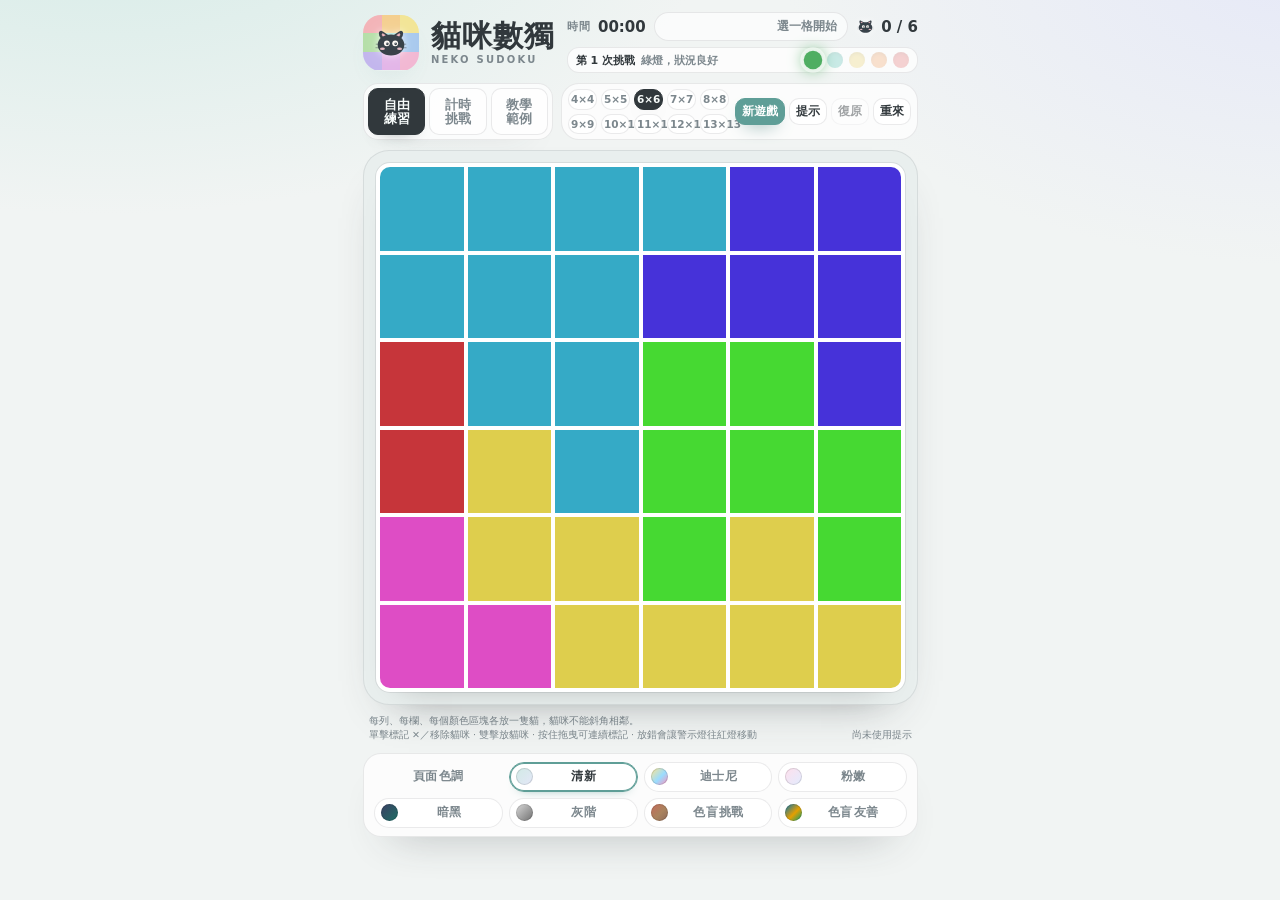
==== commit 657f20f5: "貓咪數獨：✕ 一律白色並加描邊、新增復原與細節特效 - ✕ 維持白色，移除黑色光暈，改加一圈「格子底色加深」的描邊，   任何顏色的格子上都清楚、不發灰 - 新增「復原」（Ctrl+Z） - 列／欄色" ====
--- a/neko-sudoku-online/public/index.html
+++ b/neko-sudoku-online/public/index.html
@@ -1156,11 +1156,7 @@
     height: 78%;
     color: #ffffff;
     pointer-events: none;
-    animation: fade 0.15s ease;
-    filter:
-      drop-shadow(0 0 2px rgba(0, 0, 0, 0.85))
-      drop-shadow(0 0 5px rgba(0, 0, 0, 0.55))
-      drop-shadow(0 0 9px rgba(0, 0, 0, 0.35));
+    animation: markIn 0.16s ease-out;
   }
 
   .cell.conflict .xmark { color: rgba(180, 30, 30, 0.85); }
@@ -1173,6 +1169,39 @@
   @keyframes fade {
     from { opacity: 0; }
     to { opacity: 1; }
+  }
+
+  @keyframes markIn {
+    from { opacity: 0; transform: scale(0.7); }
+    to { opacity: 1; transform: scale(1); }
+  }
+
+  /* 一列、一欄或一個色塊完成時，依序掃過一道淡光 */
+  .cell.line-glow::after {
+    animation: lineGlow 0.6s ease-out var(--glow-delay, 0ms) both;
+  }
+
+  @keyframes lineGlow {
+    0% { background: rgba(255, 255, 255, 0); }
+    30% { background: rgba(255, 255, 255, 0.34); }
+    100% { background: rgba(255, 255, 255, 0); }
+  }
+
+  /* 過關時貓咪由上到下輪流跳一下 */
+  .cell.win-wave .cat {
+    animation: catHop 0.46s cubic-bezier(0.34, 1.56, 0.64, 1) var(--wave-delay, 0ms) both;
+  }
+
+  @keyframes catHop {
+    0% { transform: translateY(0) scale(1); }
+    40% { transform: translateY(-16%) scale(1.08); }
+    100% { transform: translateY(0) scale(1); }
+  }
+
+  .act-btn:disabled {
+    opacity: 0.45;
+    cursor: default;
+    box-shadow: none;
   }
 
   .board.shake { animation: shake 0.32s ease; }
@@ -1631,6 +1660,7 @@
   }
 
   @media (prefers-reduced-motion: reduce) {
+    .cell.line-glow::after, .cell.win-wave .cat, .xmark { animation: none; }
     .cat .cat-eye-group, .cat .cat-pupil { animation: none; }
     .fail-beacon, .fail-beacon::before { animation: none; }
     .win-cat.sparkle-run .spark { animation: none; opacity: 0; }
@@ -1835,6 +1865,7 @@
         <div class="actions">
           <button type="button" class="act-btn primary" id="newBtn">新遊戲</button>
           <button type="button" class="act-btn" id="hintBtn">提示</button>
+          <button type="button" class="act-btn" id="undoBtn" title="復原上一步（Ctrl+Z）" disabled>復原</button>
           <button type="button" class="act-btn" id="resetBtn">重來</button>
         </div>
       </section>
@@ -1844,6 +1875,7 @@
           <span class="challenge-player" id="challengePlayer"></span>
         </div>
         <div class="actions">
+          <button type="button" class="act-btn" id="challengeUndoBtn" title="復原上一步（Ctrl+Z）" disabled>復原</button>
           <button type="button" class="act-btn" id="challengeResetBtn">消除所有標記</button>
           <button type="button" class="act-btn" id="challengeQuitBtn">離開</button>
         </div>
@@ -2006,13 +2038,29 @@
     <path d="M7 34h8M6.5 40h8.5M57 34h-8M57.5 40h-8.5" stroke="var(--feature, #39424a)" stroke-width="1.5" stroke-linecap="round" opacity="0.5"/>
   </symbol>
   <symbol id="x-icon" viewBox="0 0 24 24">
-    <path d="M5 5 19 19M19 5 5 19" stroke="currentColor" stroke-width="2.4" stroke-linecap="round"/>
+    <path d="M5 5 19 19M19 5 5 19" style="stroke: var(--x-edge, rgba(40, 46, 52, 0.55))" stroke-width="5" stroke-linecap="round" fill="none"/>
+    <path d="M5 5 19 19M19 5 5 19" stroke="currentColor" stroke-width="2.6" stroke-linecap="round" fill="none"/>
   </symbol>
 </svg>
 
 <script>
 (() => {
   "use strict";
+
+  // ✕ 的描邊：用格子本身的顏色加深，白色 ✕ 在淺色格子上也站得出來
+  function markEdgeFor(hex) {
+    const m = /^#?([0-9a-f]{6})$/i.exec(String(hex || "").trim());
+    if (!m) return "";
+    const n = parseInt(m[1], 16);
+    return "rgb(" + [n >> 16 & 255, n >> 8 & 255, n & 255].map(x => Math.round(x * 0.42)).join(",") + ")";
+  }
+
+  function paintCellColor(el, color) {
+    el.style.backgroundColor = color;
+    const edge = markEdgeFor(color);
+    if (edge) el.style.setProperty("--x-edge", edge);
+    else el.style.removeProperty("--x-edge");
+  }
 
   function hslToHex(h, s, l) {
     const sat = Math.min(1, Math.max(0, s));
@@ -2769,13 +2817,13 @@
     if (!N || !state.cellEls.length) return;
     for (let i = 0; i < state.cellEls.length; i++) {
       const slot = state.colorSlots[state.regions[i]] ?? 0;
-      state.cellEls[i].style.backgroundColor = colors[slot] || colors[0];
+      paintCellColor(state.cellEls[i], colors[slot] || colors[0]);
     }
     if (tutorial.built && tutorial.cellEls.length) {
       const tColors = currentPalette();
       for (let i = 0; i < tutorial.cellEls.length; i++) {
         const slot = tutorial.colorSlots[tutorial.regions[i]] ?? 0;
-        tutorial.cellEls[i].style.backgroundColor = tColors[slot] || tColors[0];
+        paintCellColor(tutorial.cellEls[i], tColors[slot] || tColors[0]);
       }
     }
   }
@@ -3027,7 +3075,7 @@
 
           const columns = document.createElement("div");
           columns.className = "all-result-head";
-          for (const label of ("名次", "玩家", "成績", "完成")) {
+          for (const label of ["名次", "玩家", "成績", "完成"]) {
             const span = document.createElement("span");
             span.textContent = label;
             columns.appendChild(span);
@@ -3908,7 +3956,7 @@
         cell.className = "cell";
         cell.dataset.index = String(index);
         cell.setAttribute("role", "gridcell");
-        cell.style.backgroundColor = colors[tutorial.colorSlots[region] || 0];
+        paintCellColor(cell, colors[tutorial.colorSlots[region] || 0]);
 
         cell.addEventListener("click", nextTutorialStep);
         tutorialBoardEl.appendChild(cell);
@@ -4297,6 +4345,9 @@
 
     state.light = Math.max(0, state.light - 1);
     updateLights();
+    if (navigator.vibrate) {
+      try { navigator.vibrate(state.light === 0 ? [60, 60, 60] : 45); } catch (err) {}
+    }
     boardEl.classList.remove("shake");
     void boardEl.offsetWidth;
     boardEl.classList.add("shake");
@@ -4329,6 +4380,7 @@
     state.mistakes = 0;
     state.failed = false;
     clearWrongFlash();
+    clearUndo();
     updateLights();
     showFail(false);
     drag = null;
@@ -4441,7 +4493,7 @@
         cell.setAttribute("tabindex", "0");
         cell.setAttribute("aria-label", "第 " + (r + 1) + " 列，第 " + (c + 1) + " 欄");
         const region = state.regions[index];
-        cell.style.backgroundColor = colors[state.colorSlots[region] || 0];
+        paintCellColor(cell, colors[state.colorSlots[region] || 0]);
 
         cell.addEventListener("pointerdown", event => {
           onPointerDown(event, index);
@@ -4471,6 +4523,95 @@
     }
   }
 
+  const UNDO_LIMIT = 200;
+  let undoStack = [];
+  let doneLines = new Set();
+  let glowTimers = [];
+  const reduceMotion = () => !!(window.matchMedia && window.matchMedia("(prefers-reduced-motion: reduce)").matches);
+
+  function pushUndo() {
+    undoStack.push({ cats: [...state.cats], marks: [...state.marks] });
+    if (undoStack.length > UNDO_LIMIT) undoStack.shift();
+    updateUndoButtons();
+  }
+
+  function clearUndo() {
+    undoStack = [];
+    doneLines = new Set();
+    glowTimers.forEach(clearTimeout);
+    glowTimers = [];
+    (state.cellEls || []).forEach(el => el.classList.remove("line-glow", "win-wave"));
+    updateUndoButtons();
+  }
+
+  function updateUndoButtons() {
+    const can = undoStack.length > 0 && state.active && !state.solved && !state.failed;
+    for (const id of ["undoBtn", "challengeUndoBtn"]) {
+      const btn = document.getElementById(id);
+      if (btn) btn.disabled = !can;
+    }
+  }
+
+  function undo() {
+    if (state.loading || !state.active || state.solved || state.failed || !undoStack.length) return;
+    const snap = undoStack.pop();
+    drag = null;
+    lastTap = { index: -1, time: 0 };
+    state.cats.clear();
+    snap.cats.forEach(i => state.cats.add(i));
+    state.marks.clear();
+    snap.marks.forEach(i => state.marks.add(i));
+    state.hintCell = -1;
+    clearPracticeHintRegion();
+    refresh({ quiet: true });
+    updateUndoButtons();
+  }
+
+  // 找出已完成（剛好一隻貓、沒有衝突）的列、欄、色塊，新完成的掃一道光
+  function lineCells(key) {
+    const N = state.N;
+    const kind = key[0];
+    const n = Number(key.slice(1));
+    const cells = [];
+    for (let i = 0; i < N * N; i++) {
+      const r = Math.floor(i / N);
+      const c = i % N;
+      if ((kind === "r" && r === n) || (kind === "c" && c === n) || (kind === "g" && state.regions[i] === n)) cells.push(i);
+    }
+    return cells;
+  }
+
+  function updateDoneLines(quiet) {
+    const N = state.N;
+    const next = new Set();
+    for (const index of state.cats) {
+      if (state.conflicts.has(index)) continue;
+      next.add("r" + Math.floor(index / N));
+      next.add("c" + (index % N));
+      next.add("g" + state.regions[index]);
+    }
+    const fresh = [...next].filter(key => !doneLines.has(key));
+    doneLines = next;
+    if (quiet || !fresh.length || state.cats.size === N || reduceMotion()) return;
+
+    const delays = new Map();
+    for (const key of fresh) {
+      lineCells(key).forEach((index, order) => {
+        const d = order * 38;
+        if (!delays.has(index) || delays.get(index) > d) delays.set(index, d);
+      });
+    }
+    for (const [index, d] of delays) {
+      const el = state.cellEls[index];
+      if (!el) continue;
+      el.style.setProperty("--glow-delay", d + "ms");
+      el.classList.remove("line-glow");
+      void el.offsetWidth;
+      el.classList.add("line-glow");
+      glowTimers.push(setTimeout(() => el.classList.remove("line-glow"), d + 700));
+    }
+  }
+
   function onPointerDown(event, index) {
     if (!state.active || state.solved) return;
     if (event.button !== 0 || drag) return;
@@ -4491,6 +4632,7 @@
 
   function startPaint(index) {
     let mode;
+    pushUndo();
 
     if (state.cats.has(index)) {
       state.cats.delete(index);
@@ -4586,6 +4728,7 @@
       registerWrong(index);
       return;
     }
+    pushUndo();
     state.cats.add(index);
     state.marks.delete(index);
     refresh();
@@ -4593,6 +4736,7 @@
 
   function toggleMark(index) {
     if (!state.active || state.solved) return;
+    pushUndo();
     state.hintCell = -1;
     clearPracticeHintRegion();
     if (state.marks.has(index)) {
@@ -4673,10 +4817,11 @@
     cell.setAttribute("aria-label", "第 " + r + " 列，第 " + c + " 欄，" + content);
   }
 
-  function refresh() {
+  function refresh(options = {}) {
     if (!state.active) return;
 
     computeConflicts();
+    updateDoneLines(!!options.quiet);
 
     for (let i = 0; i < state.cellEls.length; i++) {
       renderCell(i);
@@ -4756,8 +4901,28 @@
     }
 
     updateHintInfo();
-    startFireworks();
-    showWin(true);
+    updateUndoButtons();
+
+    const waveMs = reduceMotion() ? 0 : playWinWave();
+    const winToken = state.token;
+    setTimeout(() => {
+      if (winToken !== state.token || !state.solved) return;
+      startFireworks();
+      showWin(true);
+    }, waveMs);
+  }
+
+  function playWinWave() {
+    const N = state.N;
+    for (const index of state.cats) {
+      const el = state.cellEls[index];
+      if (!el) continue;
+      el.style.setProperty("--wave-delay", Math.floor(index / N) * 70 + "ms");
+      el.classList.remove("win-wave");
+      void el.offsetWidth;
+      el.classList.add("win-wave");
+    }
+    return (N - 1) * 70 + 520;
   }
 
   function hintBlockedByCats(index, extraCat) {
@@ -4989,6 +5154,7 @@
     drag = null;
     lastTap = { index: -1, time: 0 };
     clearWrongFlash();
+    pushUndo();
     state.cats.clear();
     state.marks.clear();
     state.conflicts.clear();
@@ -4996,8 +5162,8 @@
     state.hintCell = -1;
     updateCounter();
     updateHintInfo();
-    refresh();
-    setStatus("已消除所有標記，時間繼續計算", "good");
+    refresh({ quiet: true });
+    setStatus("已消除所有標記，時間繼續計算（可按復原找回）", "good");
   }
 
   function restartCurrentPuzzle() {
@@ -5022,6 +5188,7 @@
     state.attempt++;
     if (state.mode === "challenge") state.dayAttempt = nextChallengeAttempt();
     state.mistakes = 0;
+    clearUndo();
     updateLights();
     updateHintInfo();
     updateCounter();
@@ -5093,6 +5260,17 @@
   });
   document.getElementById("hintBtn").addEventListener("click", useHint);
   document.getElementById("resetBtn").addEventListener("click", resetBoard);
+  document.getElementById("undoBtn").addEventListener("click", undo);
+  document.getElementById("challengeUndoBtn").addEventListener("click", undo);
+  document.addEventListener("keydown", event => {
+    if ((event.ctrlKey || event.metaKey) && !event.shiftKey && (event.key === "z" || event.key === "Z")) {
+      const tag = (event.target && event.target.tagName) || "";
+      if (tag === "INPUT" || tag === "TEXTAREA") return;
+      if (state.mode === "tutorial") return;
+      event.preventDefault();
+      undo();
+    }
+  });
   document.getElementById("challengeResetBtn").addEventListener("click", clearChallengeMarks);
   failRetryBtn.addEventListener("click", restartCurrentPuzzle);
   document.getElementById("challengeQuitBtn").addEventListener("click", () => {
